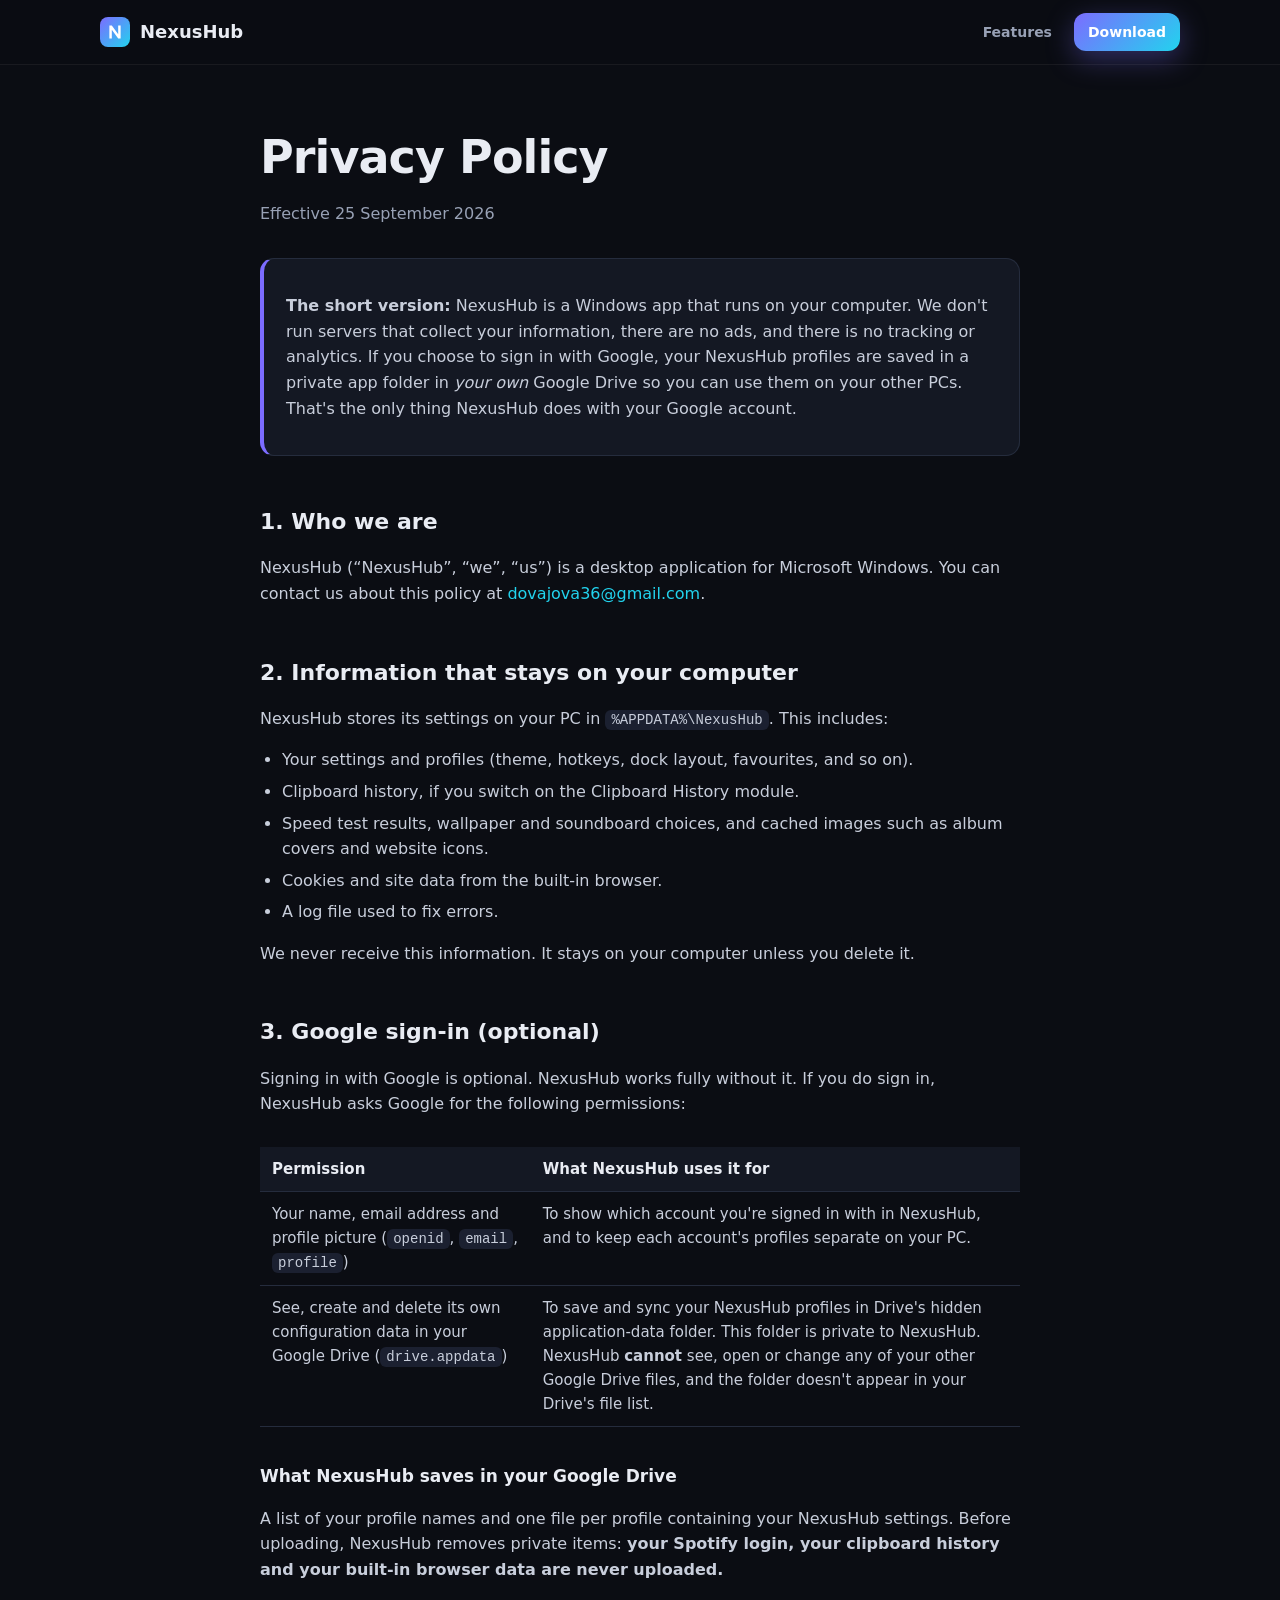
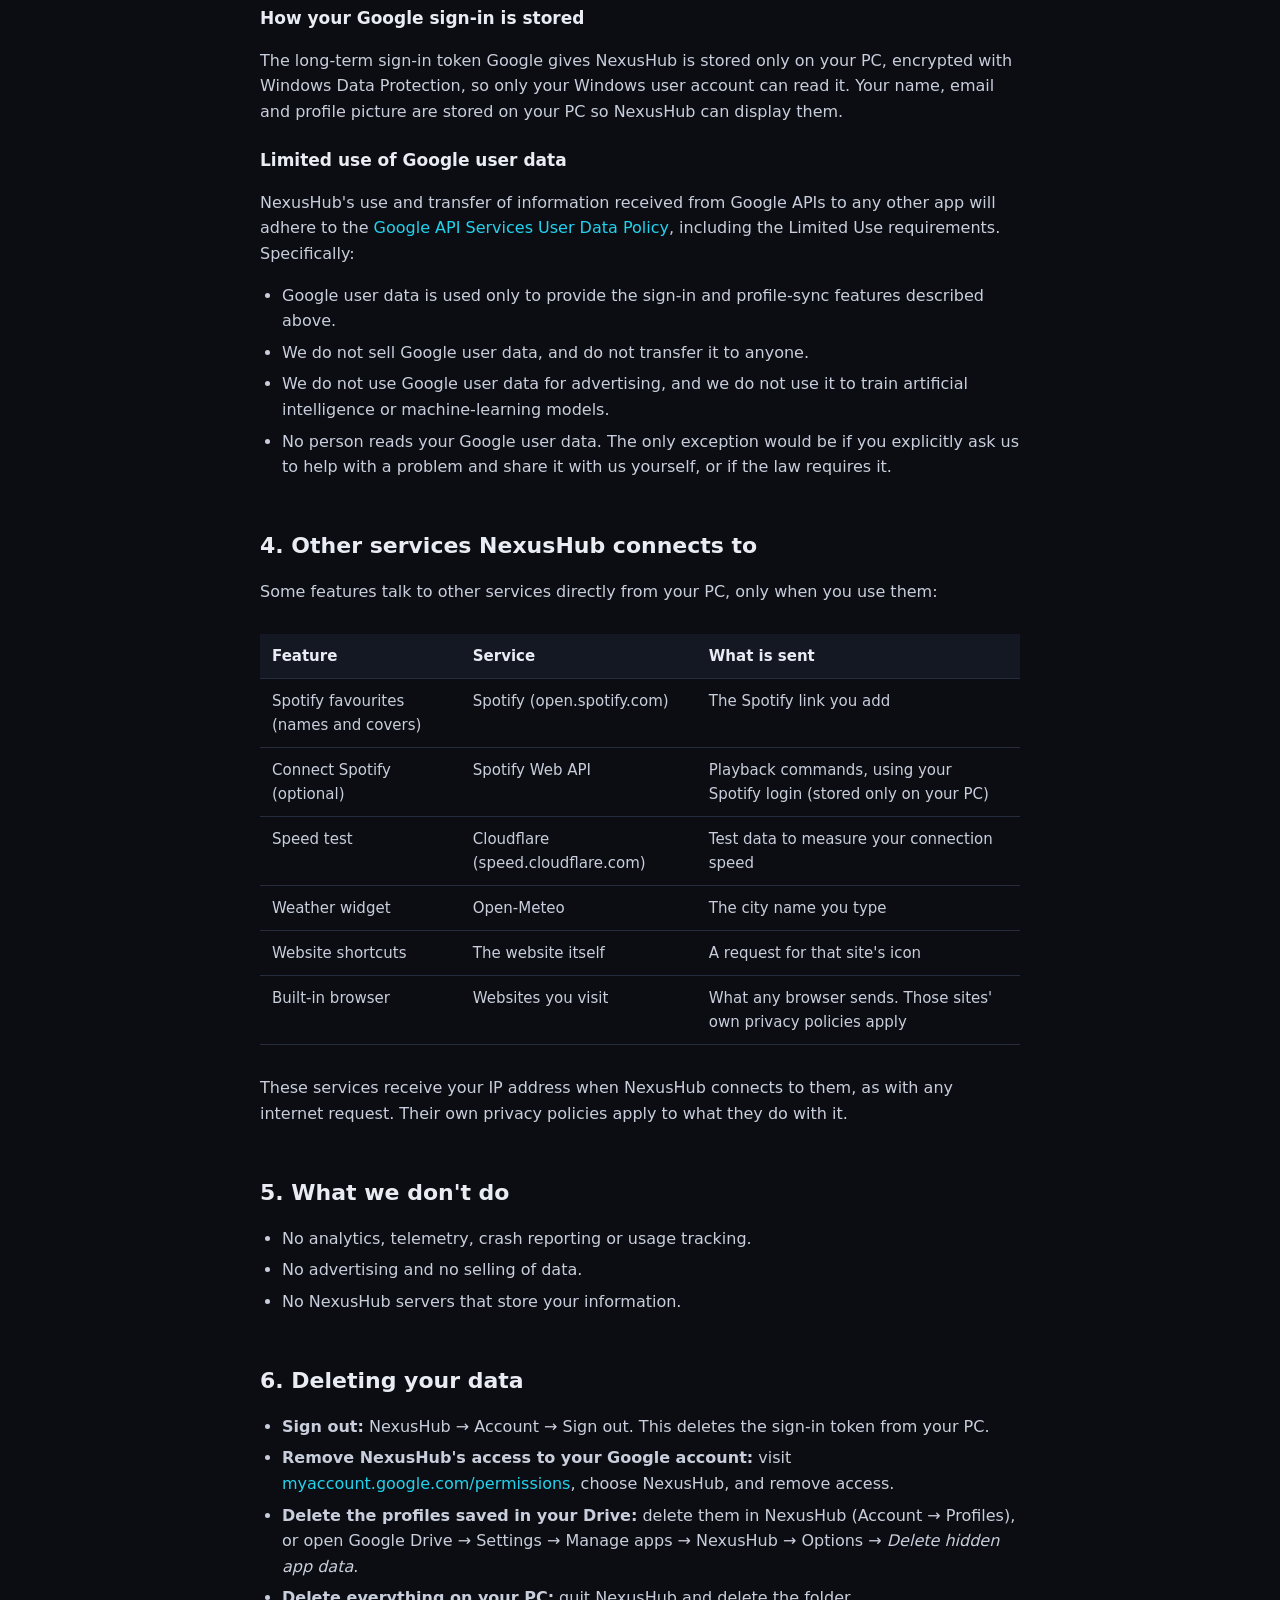
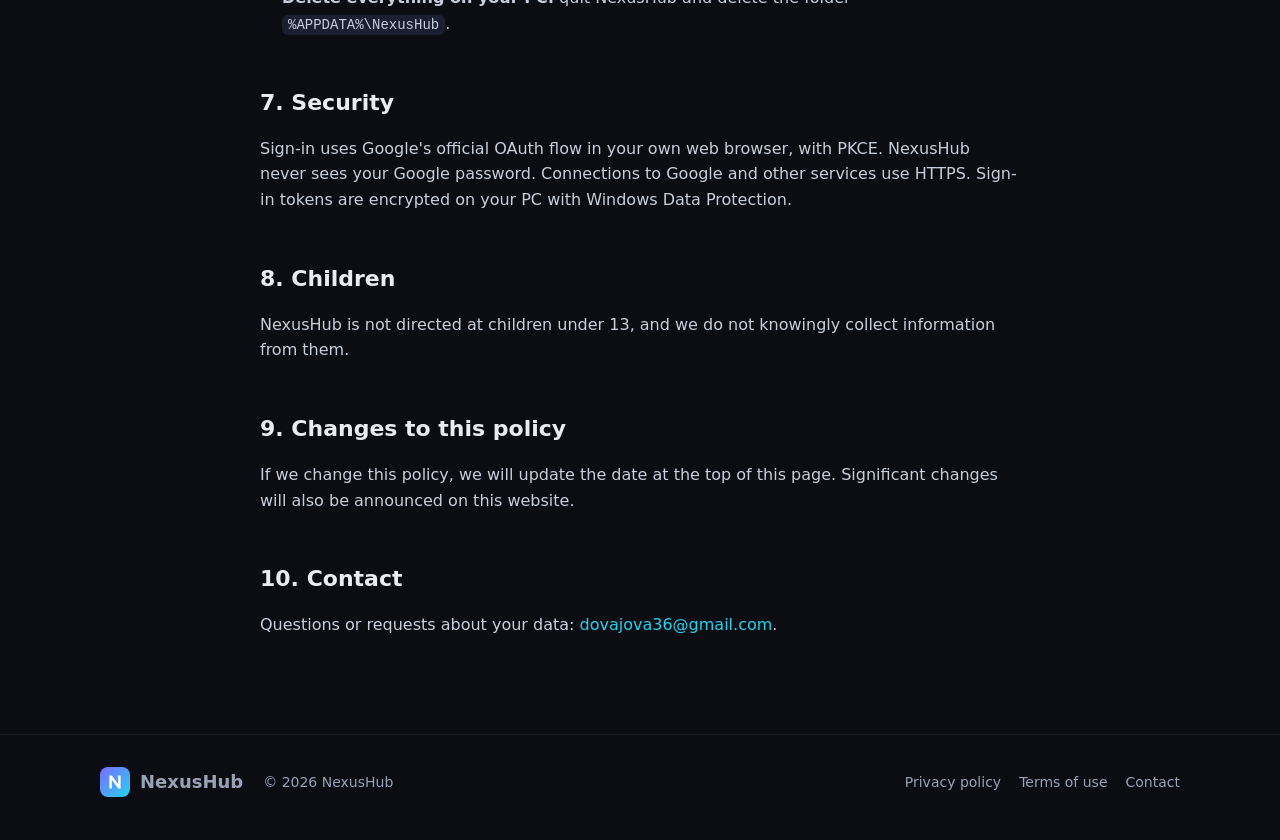
==== docs/privacy.html @ 6f86c5bd "Add files via upload" ====
<!doctype html>
<html lang="en">
<head>
  <meta charset="utf-8">
  <meta name="viewport" content="width=device-width, initial-scale=1">
  <title>Privacy Policy · NexusHub</title>
  <meta name="description" content="How NexusHub handles your data: what stays on your PC, what goes to your own Google Drive, and how to delete it.">
  <meta name="theme-color" content="#0b0d13">
  <link rel="icon" href="assets/logo.svg" type="image/svg+xml">
  <link rel="stylesheet" href="style.css">
</head>
<body>

<header class="site">
  <div class="wrap">
    <a class="brand" href="index.html"><img src="assets/logo.svg" alt="">NexusHub</a>
    <nav class="links">
      <a href="index.html#features">Features</a>
      <a class="btn primary small" href="index.html#download">Download</a>
    </nav>
  </div>
</header>

<main class="legal">
  <h1>Privacy Policy</h1>
  <p class="updated">Effective 25 September 2026</p>

  <div class="summary">
    <p><strong>The short version:</strong> NexusHub is a Windows app that runs on your computer. We don't run servers
      that collect your information, there are no ads, and there is no tracking or analytics. If you choose to sign in
      with Google, your NexusHub profiles are saved in a private app folder in <em>your own</em> Google Drive so you
      can use them on your other PCs. That's the only thing NexusHub does with your Google account.</p>
  </div>

  <h2>1. Who we are</h2>
  <p>NexusHub (“NexusHub”, “we”, “us”) is a desktop application for Microsoft Windows. You can contact us about
    this policy at <a href="mailto:dovajova36@gmail.com">dovajova36@gmail.com</a>.</p>

  <h2>2. Information that stays on your computer</h2>
  <p>NexusHub stores its settings on your PC in <code>%APPDATA%\NexusHub</code>. This includes:</p>
  <ul>
    <li>Your settings and profiles (theme, hotkeys, dock layout, favourites, and so on).</li>
    <li>Clipboard history, if you switch on the Clipboard History module.</li>
    <li>Speed test results, wallpaper and soundboard choices, and cached images such as album covers and website icons.</li>
    <li>Cookies and site data from the built-in browser.</li>
    <li>A log file used to fix errors.</li>
  </ul>
  <p>We never receive this information. It stays on your computer unless you delete it.</p>

  <h2>3. Google sign-in (optional)</h2>
  <p>Signing in with Google is optional. NexusHub works fully without it. If you do sign in, NexusHub asks Google
    for the following permissions:</p>
  <div class="table-scroll">
  <table>
    <tr><th>Permission</th><th>What NexusHub uses it for</th></tr>
    <tr><td>Your name, email address and profile picture (<code>openid</code>, <code>email</code>, <code>profile</code>)</td>
        <td>To show which account you're signed in with in NexusHub, and to keep each account's profiles separate on your PC.</td></tr>
    <tr><td>See, create and delete its own configuration data in your Google Drive (<code>drive.appdata</code>)</td>
        <td>To save and sync your NexusHub profiles in Drive's hidden application-data folder. This folder is private to
          NexusHub. NexusHub <strong>cannot</strong> see, open or change any of your other Google Drive files, and the
          folder doesn't appear in your Drive's file list.</td></tr>
  </table>
  </div>
  <h3>What NexusHub saves in your Google Drive</h3>
  <p>A list of your profile names and one file per profile containing your NexusHub settings. Before uploading,
    NexusHub removes private items: <strong>your Spotify login, your clipboard history and your built-in browser data
    are never uploaded.</strong></p>
  <h3>How your Google sign-in is stored</h3>
  <p>The long-term sign-in token Google gives NexusHub is stored only on your PC, encrypted with Windows Data
    Protection, so only your Windows user account can read it. Your name, email and profile picture are stored on your
    PC so NexusHub can display them.</p>
  <h3>Limited use of Google user data</h3>
  <p>NexusHub's use and transfer of information received from Google APIs to any other app will adhere to the
    <a href="https://developers.google.com/terms/api-services-user-data-policy" rel="noopener">Google API Services
    User Data Policy</a>, including the Limited Use requirements. Specifically:</p>
  <ul>
    <li>Google user data is used only to provide the sign-in and profile-sync features described above.</li>
    <li>We do not sell Google user data, and do not transfer it to anyone.</li>
    <li>We do not use Google user data for advertising, and we do not use it to train artificial intelligence or machine-learning models.</li>
    <li>No person reads your Google user data. The only exception would be if you explicitly ask us to help with a problem and share it with us yourself, or if the law requires it.</li>
  </ul>

  <h2>4. Other services NexusHub connects to</h2>
  <p>Some features talk to other services directly from your PC, only when you use them:</p>
  <div class="table-scroll">
  <table>
    <tr><th>Feature</th><th>Service</th><th>What is sent</th></tr>
    <tr><td>Spotify favourites (names and covers)</td><td>Spotify (open.spotify.com)</td><td>The Spotify link you add</td></tr>
    <tr><td>Connect Spotify (optional)</td><td>Spotify Web API</td><td>Playback commands, using your Spotify login (stored only on your PC)</td></tr>
    <tr><td>Speed test</td><td>Cloudflare (speed.cloudflare.com)</td><td>Test data to measure your connection speed</td></tr>
    <tr><td>Weather widget</td><td>Open-Meteo</td><td>The city name you type</td></tr>
    <tr><td>Website shortcuts</td><td>The website itself</td><td>A request for that site's icon</td></tr>
    <tr><td>Built-in browser</td><td>Websites you visit</td><td>What any browser sends. Those sites' own privacy policies apply</td></tr>
  </table>
  </div>
  <p>These services receive your IP address when NexusHub connects to them, as with any internet request. Their own
    privacy policies apply to what they do with it.</p>

  <h2>5. What we don't do</h2>
  <ul>
    <li>No analytics, telemetry, crash reporting or usage tracking.</li>
    <li>No advertising and no selling of data.</li>
    <li>No NexusHub servers that store your information.</li>
  </ul>

  <h2>6. Deleting your data</h2>
  <ul>
    <li><strong>Sign out:</strong> NexusHub → Account → Sign out. This deletes the sign-in token from your PC.</li>
    <li><strong>Remove NexusHub's access to your Google account:</strong> visit
      <a href="https://myaccount.google.com/permissions" rel="noopener">myaccount.google.com/permissions</a>, choose NexusHub, and remove access.</li>
    <li><strong>Delete the profiles saved in your Drive:</strong> delete them in NexusHub (Account → Profiles), or open
      Google Drive → Settings → Manage apps → NexusHub → Options → <em>Delete hidden app data</em>.</li>
    <li><strong>Delete everything on your PC:</strong> quit NexusHub and delete the folder <code>%APPDATA%\NexusHub</code>.</li>
  </ul>

  <h2>7. Security</h2>
  <p>Sign-in uses Google's official OAuth flow in your own web browser, with PKCE. NexusHub never sees your Google
    password. Connections to Google and other services use HTTPS. Sign-in tokens are encrypted on your PC with Windows
    Data Protection.</p>

  <h2>8. Children</h2>
  <p>NexusHub is not directed at children under 13, and we do not knowingly collect information from them.</p>

  <h2>9. Changes to this policy</h2>
  <p>If we change this policy, we will update the date at the top of this page. Significant changes will also be
    announced on this website.</p>

  <h2>10. Contact</h2>
  <p>Questions or requests about your data: <a href="mailto:dovajova36@gmail.com">dovajova36@gmail.com</a>.</p>
</main>

<footer class="site">
  <div class="wrap">
    <a class="brand" href="index.html"><img src="assets/logo.svg" alt="">NexusHub</a>
    <span>© 2026 NexusHub</span>
    <nav>
      <a href="privacy.html">Privacy policy</a>
      <a href="terms.html">Terms of use</a>
      <a href="mailto:dovajova36@gmail.com">Contact</a>
    </nav>
  </div>
</footer>
</body>
</html>
---- docs/style.css ----
:root {
  --bg: #0b0d13;
  --surface: #141823;
  --surface-2: #1b2030;
  --border: #252c3d;
  --text: #e9ecf3;
  --muted: #98a1b5;
  --accent: #7c6cff;
  --accent-2: #22d3ee;
  --grad: linear-gradient(135deg, var(--accent), var(--accent-2));
  --radius: 18px;
  --max: 1120px;
  color-scheme: dark;
}

* { box-sizing: border-box; }
html { scroll-behavior: smooth; }
body {
  margin: 0;
  background: var(--bg);
  color: var(--text);
  font: 16px/1.6 "Segoe UI Variable Text", "Segoe UI", system-ui, -apple-system, Roboto, sans-serif;
  -webkit-font-smoothing: antialiased;
}
img { max-width: 100%; height: auto; display: block; }
.hero-shot, .dock-strip { width: 100%; }
body { overflow-x: hidden; }
a { color: var(--accent-2); text-decoration: none; }
a:hover { text-decoration: underline; }
.wrap { max-width: var(--max); margin: 0 auto; padding: 0 20px; }

/* ---------- header ---------- */
header.site {
  position: sticky; top: 0; z-index: 10;
  background: rgba(11, 13, 19, 0.78);
  backdrop-filter: blur(14px);
  border-bottom: 1px solid rgba(255, 255, 255, 0.06);
}
header.site .wrap { display: flex; align-items: center; gap: 24px; height: 64px; }
.brand { display: flex; align-items: center; gap: 10px; color: var(--text); font-weight: 700; font-size: 18px; }
.brand:hover { text-decoration: none; }
.brand img { width: 30px; height: 30px; }
nav.links { margin-left: auto; display: flex; gap: 22px; align-items: center; }
nav.links a { color: var(--muted); font-size: 14px; font-weight: 600; }
nav.links a:hover { color: var(--text); text-decoration: none; }

.btn {
  display: inline-flex; align-items: center; gap: 8px;
  padding: 11px 20px; border-radius: 12px; border: 1px solid var(--border);
  background: var(--surface-2); color: var(--text); font-weight: 600; font-size: 15px;
  transition: transform .15s ease, border-color .15s ease, box-shadow .15s ease;
}
.btn:hover { text-decoration: none; border-color: #3a4260; transform: translateY(-1px); }
.btn.primary { background: var(--grad); border: none; color: #fff; box-shadow: 0 8px 28px rgba(124, 108, 255, 0.35); }
.btn.primary:hover { box-shadow: 0 10px 34px rgba(34, 211, 238, 0.35); }
.btn.small { padding: 8px 14px; font-size: 14px; }

/* ---------- hero ---------- */
.hero { position: relative; overflow: hidden; padding: 88px 0 40px; text-align: center; }
.hero::before, .hero::after {
  content: ""; position: absolute; width: 620px; height: 620px; border-radius: 50%;
  filter: blur(90px); opacity: .35; z-index: -1;
}
.hero::before { background: var(--accent); top: -260px; left: -160px; }
.hero::after { background: var(--accent-2); top: -200px; right: -220px; opacity: .22; }
.eyebrow {
  display: inline-block; padding: 6px 14px; border-radius: 99px;
  background: rgba(124, 108, 255, 0.14); border: 1px solid rgba(124, 108, 255, 0.35);
  color: #c9c2ff; font-size: 13px; font-weight: 600; letter-spacing: .02em;
}
.hero h1 {
  margin: 20px auto 16px; max-width: 860px;
  font-size: clamp(38px, 6.2vw, 68px); line-height: 1.05; letter-spacing: -0.03em; font-weight: 800;
}
.grad-text { background: var(--grad); -webkit-background-clip: text; background-clip: text; color: transparent; }
.hero p.lead { margin: 0 auto 30px; max-width: 640px; color: var(--muted); font-size: clamp(16px, 2.1vw, 19px); }
.cta { display: flex; gap: 12px; justify-content: center; flex-wrap: wrap; }
.note { margin-top: 14px; color: var(--muted); font-size: 13px; }
.hero-shot {
  margin: 56px auto 0; max-width: 1040px; border-radius: 20px; overflow: hidden;
  border: 1px solid rgba(255, 255, 255, 0.1);
  box-shadow: 0 40px 120px rgba(0, 0, 0, 0.6), 0 0 0 1px rgba(124, 108, 255, 0.15);
}
.dock-strip { margin: 22px auto 0; max-width: 1040px; border-radius: 14px; overflow: hidden; border: 1px solid rgba(255,255,255,.08); }

/* ---------- sections ---------- */
section { padding: 84px 0; }
section.alt { background: linear-gradient(180deg, transparent, rgba(124, 108, 255, 0.05), transparent); }
.section-head { text-align: center; max-width: 700px; margin: 0 auto 44px; }
.section-head h2 { font-size: clamp(28px, 4vw, 40px); line-height: 1.15; letter-spacing: -0.02em; margin: 0 0 12px; }
.section-head p { color: var(--muted); margin: 0; font-size: 17px; }

.grid { display: grid; gap: 16px; grid-template-columns: repeat(auto-fit, minmax(250px, 1fr)); }
.card {
  background: var(--surface); border: 1px solid var(--border); border-radius: var(--radius);
  padding: 24px; transition: border-color .2s ease, transform .2s ease;
}
.card:hover { border-color: rgba(124, 108, 255, 0.45); transform: translateY(-2px); }
.card .ico {
  width: 44px; height: 44px; border-radius: 13px; background: var(--grad);
  display: grid; place-items: center; font-size: 21px; margin-bottom: 14px;
}
.card h3 { margin: 0 0 6px; font-size: 18px; }
.card p { margin: 0; color: var(--muted); font-size: 15px; }

.feature { display: grid; grid-template-columns: 1fr 1fr; gap: 48px; align-items: center; margin-bottom: 84px; }
.feature:last-child { margin-bottom: 0; }
.feature.flip .text { order: 2; }
.feature h3 { font-size: clamp(24px, 3vw, 32px); margin: 8px 0 12px; letter-spacing: -0.02em; line-height: 1.2; }
.feature p { color: var(--muted); margin: 0 0 14px; }
.feature ul { padding: 0; margin: 0; list-style: none; }
.feature li { padding-left: 28px; position: relative; margin: 8px 0; }
.feature li::before {
  content: "✓"; position: absolute; left: 0; top: 0; width: 20px; height: 20px; border-radius: 6px;
  background: rgba(34, 211, 238, 0.15); color: var(--accent-2); font-size: 13px; display: grid; place-items: center;
}
.tag { color: var(--accent-2); font-weight: 700; font-size: 13px; letter-spacing: .08em; text-transform: uppercase; }
.shot { border-radius: 16px; overflow: hidden; border: 1px solid rgba(255, 255, 255, 0.1); box-shadow: 0 24px 70px rgba(0, 0, 0, 0.5); }
.shots-pair { display: grid; grid-template-columns: 1fr 1fr; gap: 14px; }

/* ---------- privacy promise / download ---------- */
.promise { display: grid; grid-template-columns: repeat(auto-fit, minmax(220px, 1fr)); gap: 16px; }
.promise .card { text-align: left; }
.download {
  text-align: center; border-radius: 26px; padding: 56px 24px;
  background: radial-gradient(circle at 20% 0%, rgba(124, 108, 255, .35), transparent 55%),
              radial-gradient(circle at 90% 100%, rgba(34, 211, 238, .25), transparent 55%), var(--surface);
  border: 1px solid var(--border);
}
.download h2 { font-size: clamp(28px, 4vw, 42px); margin: 0 0 10px; letter-spacing: -0.02em; }
.download p { color: var(--muted); margin: 0 auto 26px; max-width: 560px; }
.req { display: flex; gap: 10px; justify-content: center; flex-wrap: wrap; margin-top: 22px; }
.req span { padding: 6px 12px; border-radius: 99px; background: var(--surface-2); color: var(--muted); font-size: 13px; }

/* ---------- FAQ ---------- */
details {
  background: var(--surface); border: 1px solid var(--border); border-radius: 14px;
  padding: 16px 20px; margin-bottom: 10px;
}
details[open] { border-color: rgba(124, 108, 255, 0.4); }
summary { cursor: pointer; font-weight: 600; list-style: none; display: flex; justify-content: space-between; gap: 16px; }
summary::-webkit-details-marker { display: none; }
summary::after { content: "+"; color: var(--accent-2); font-size: 20px; line-height: 1; }
details[open] summary::after { content: "–"; }
details p { color: var(--muted); margin: 12px 0 0; }
.faq { max-width: 780px; margin: 0 auto; }

/* ---------- legal pages ---------- */
.legal { max-width: 800px; margin: 0 auto; padding: 56px 20px 80px; }
.legal h1 { font-size: clamp(32px, 5vw, 46px); letter-spacing: -0.02em; margin: 0 0 6px; }
.legal .updated { color: var(--muted); margin: 0 0 32px; }
.legal h2 { font-size: 22px; margin: 40px 0 10px; padding-top: 8px; }
.legal h3 { font-size: 17px; margin: 22px 0 6px; }
.legal p, .legal li { color: #c8cedb; }
.legal ul { padding-left: 22px; }
.legal li { margin: 6px 0; }
.legal .summary {
  background: var(--surface); border: 1px solid var(--border); border-left: 4px solid var(--accent);
  border-radius: 14px; padding: 18px 22px;
}
.legal table { width: 100%; border-collapse: collapse; margin: 14px 0; font-size: 15px; }
.legal th, .legal td { text-align: left; padding: 10px 12px; border-bottom: 1px solid var(--border); vertical-align: top; }
.legal th { color: var(--text); background: var(--surface); }
.legal td { color: #c8cedb; }
.legal code { background: var(--surface-2); padding: 2px 6px; border-radius: 6px; font-size: 14px; }
.table-scroll { overflow-x: auto; }

/* ---------- footer ---------- */
footer.site { border-top: 1px solid rgba(255, 255, 255, 0.06); padding: 32px 0 44px; color: var(--muted); font-size: 14px; }
footer.site .wrap { display: flex; gap: 20px; flex-wrap: wrap; align-items: center; }
footer.site nav { margin-left: auto; display: flex; gap: 18px; flex-wrap: wrap; }
footer.site a { color: var(--muted); }
footer.site a:hover { color: var(--text); }

/* ---------- small screens ---------- */
@media (max-width: 820px) {
  nav.links a.hide-sm { display: none; }
  .feature, .feature.flip { grid-template-columns: 1fr; gap: 24px; }
  .feature.flip .text { order: 0; }
  .shots-pair { grid-template-columns: 1fr; }
  section { padding: 60px 0; }
  .hero { padding-top: 56px; }
}
@media (prefers-reduced-motion: reduce) {
  * { transition: none !important; scroll-behavior: auto !important; }
}
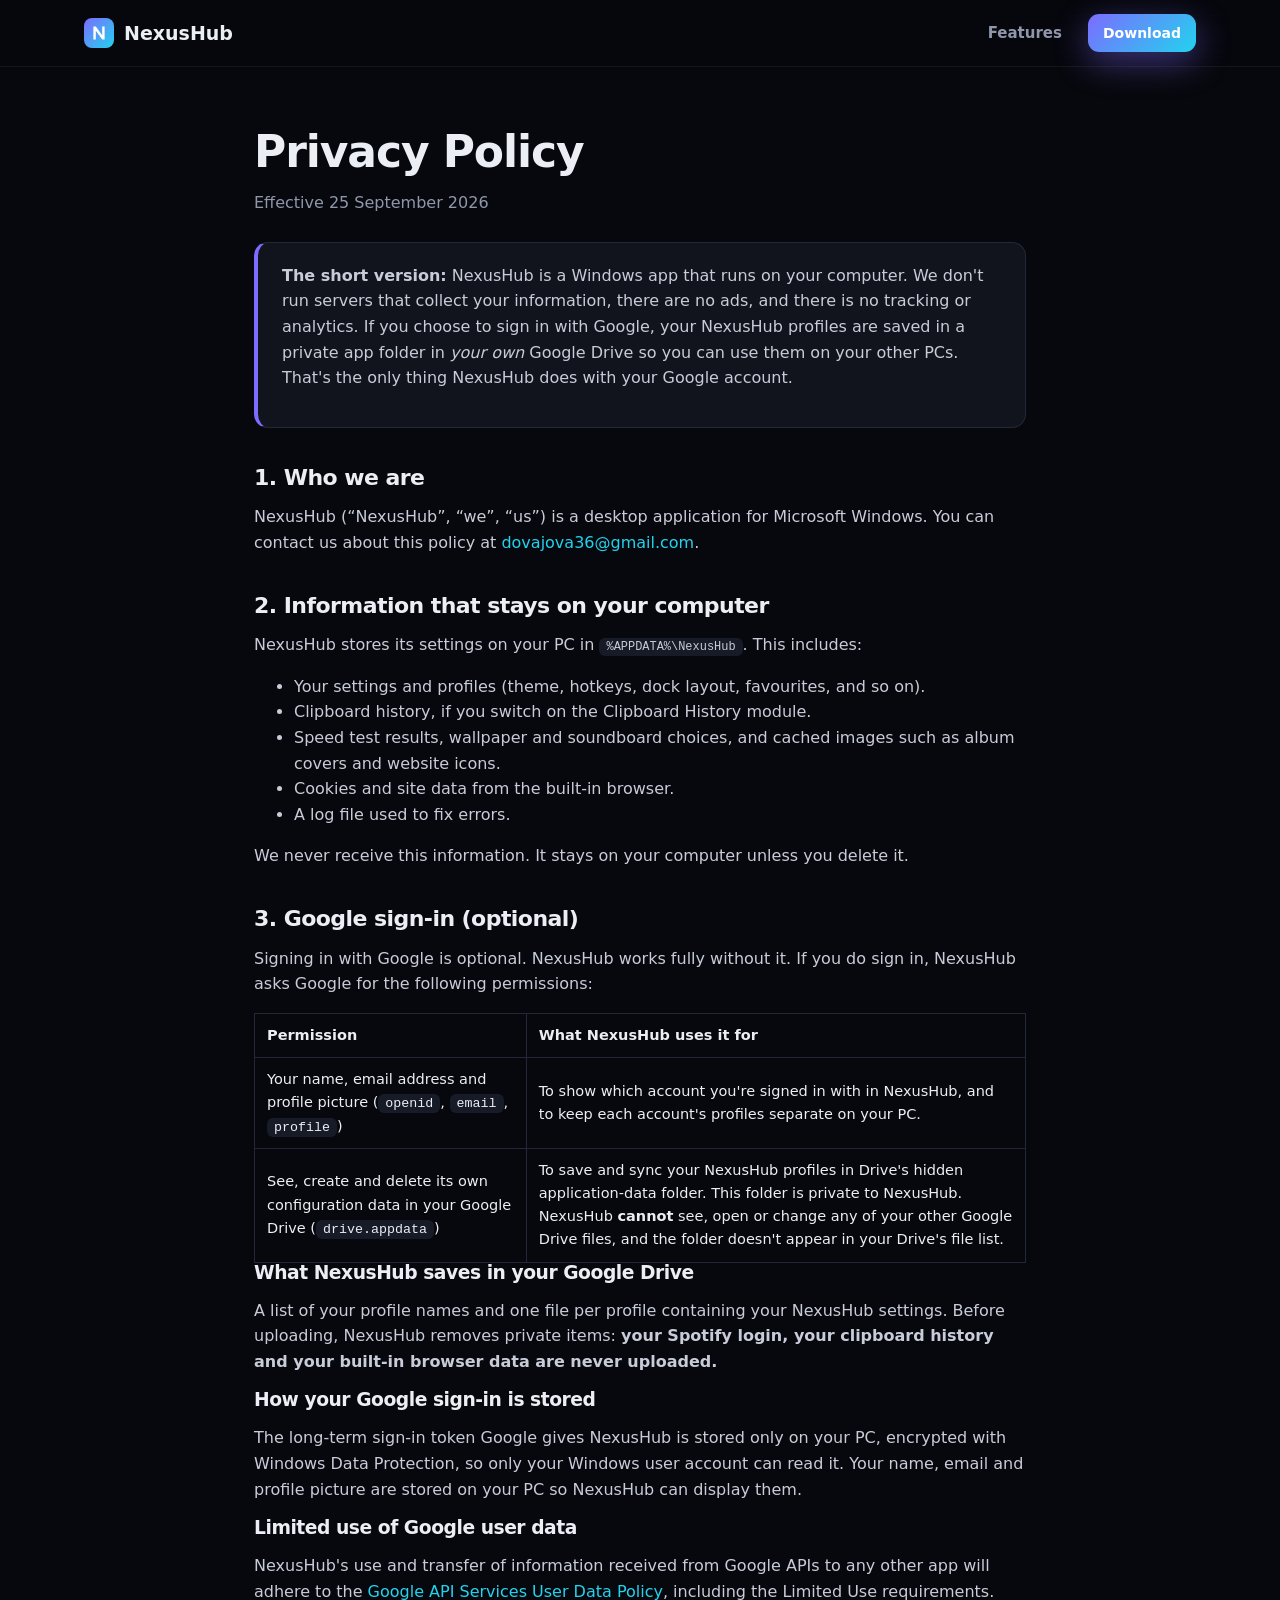
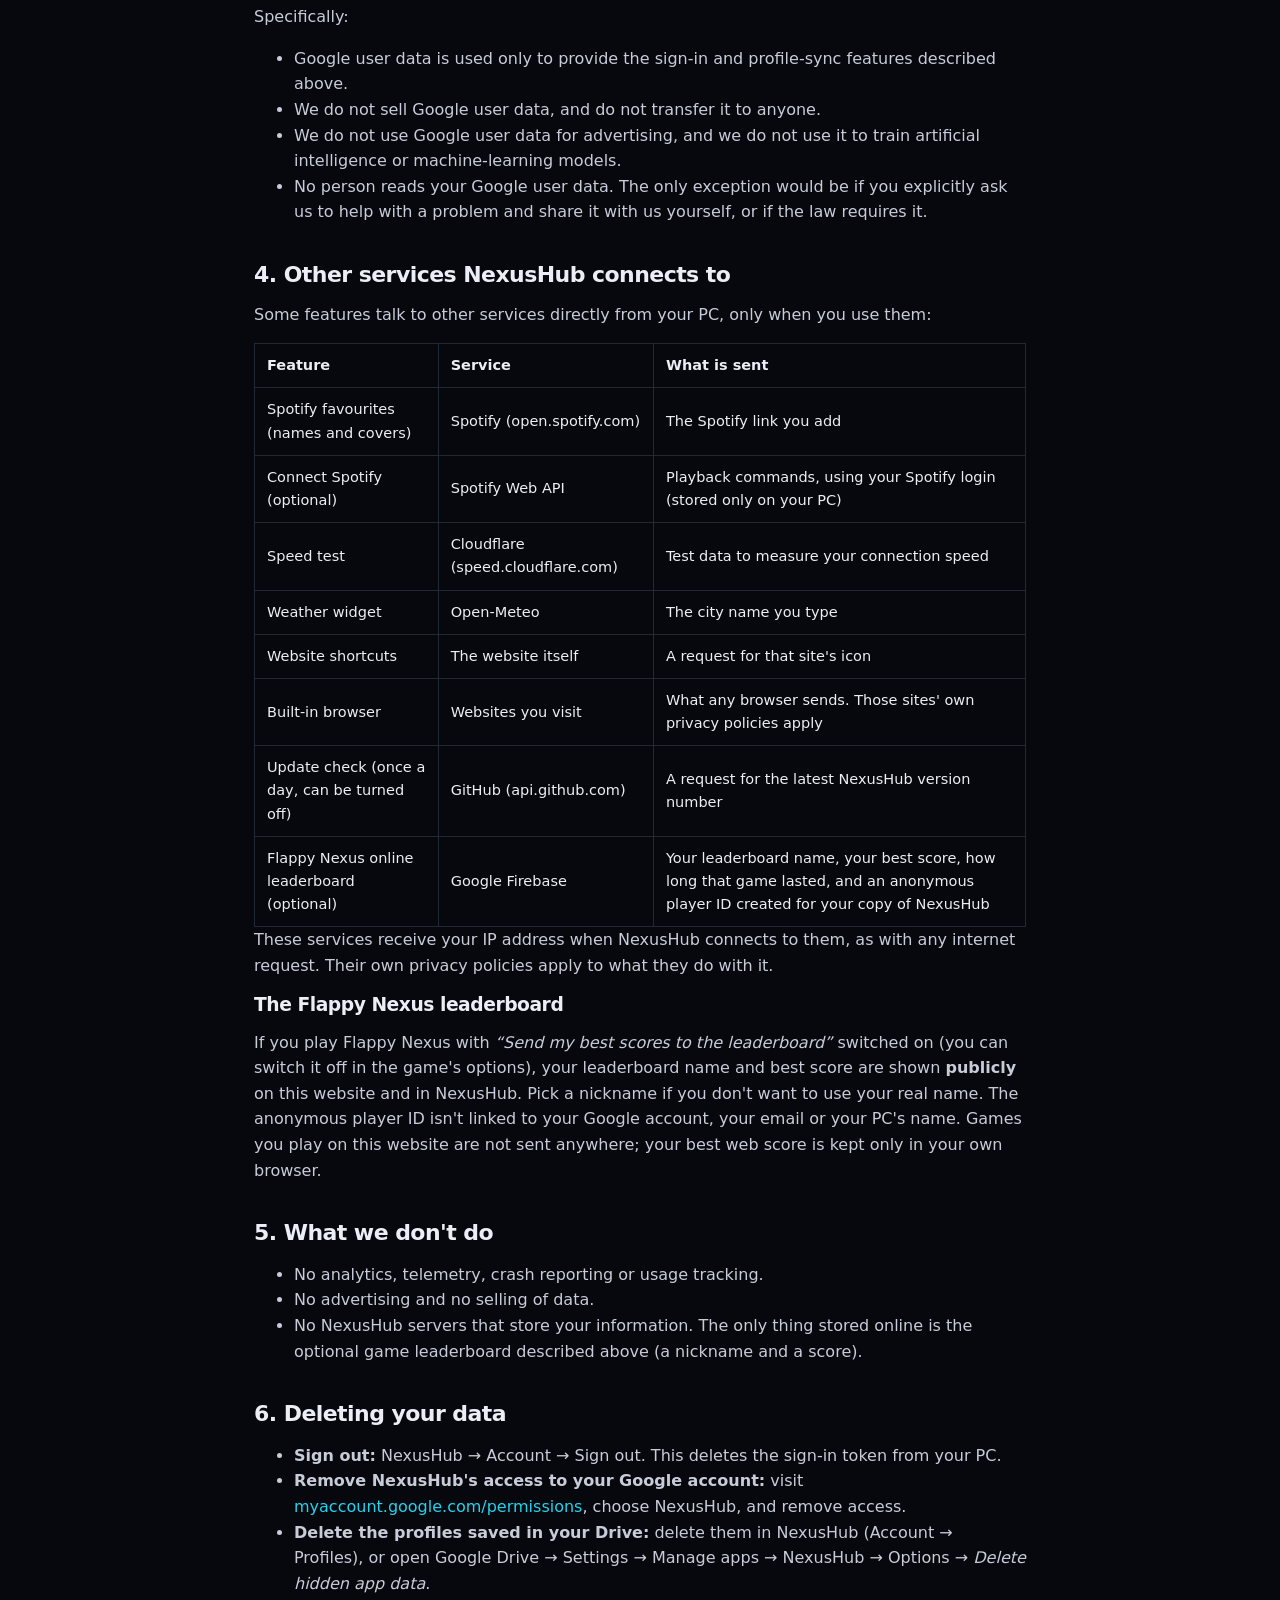
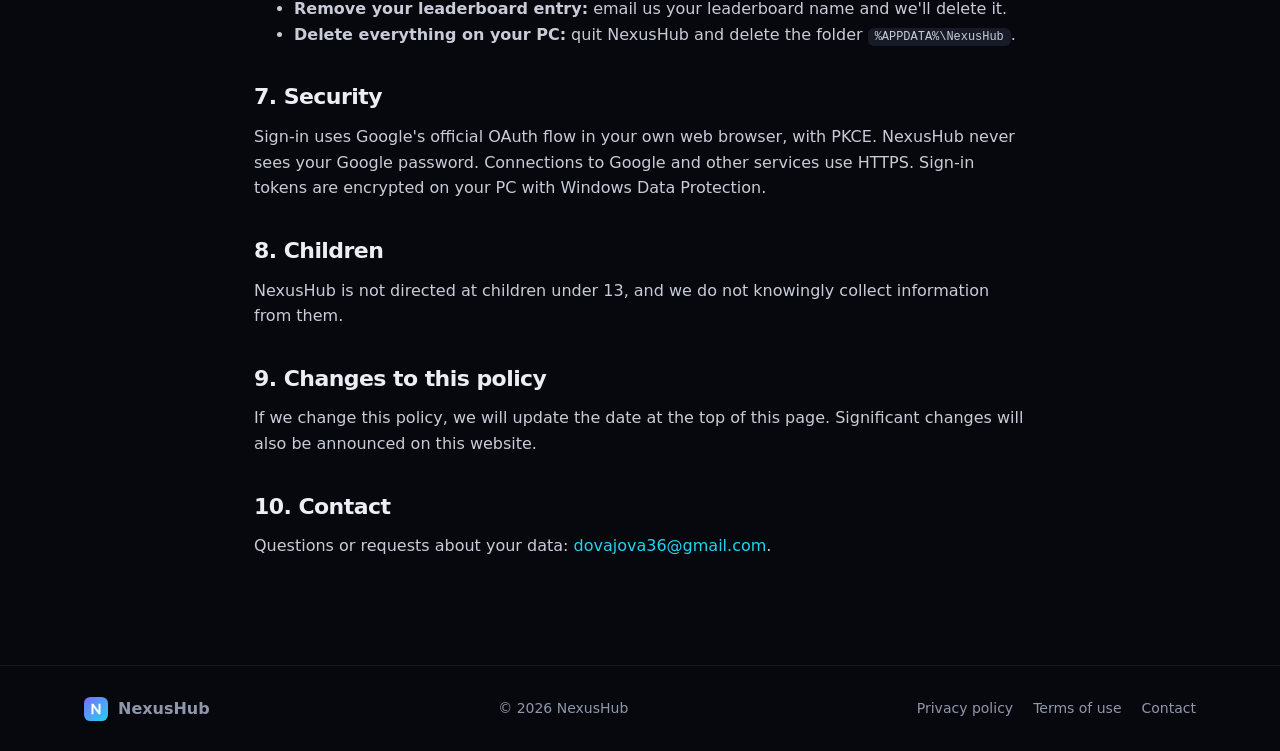
==== commit be9b16cd: "Add files via upload" ====
--- a/docs/privacy.html
+++ b/docs/privacy.html
@@ -91,16 +91,25 @@
     <tr><td>Weather widget</td><td>Open-Meteo</td><td>The city name you type</td></tr>
     <tr><td>Website shortcuts</td><td>The website itself</td><td>A request for that site's icon</td></tr>
     <tr><td>Built-in browser</td><td>Websites you visit</td><td>What any browser sends. Those sites' own privacy policies apply</td></tr>
+    <tr><td>Update check (once a day, can be turned off)</td><td>GitHub (api.github.com)</td><td>A request for the latest NexusHub version number</td></tr>
+    <tr><td>Flappy Nexus online leaderboard (optional)</td><td>Google Firebase</td><td>Your leaderboard name, your best score, how long that game lasted, and an anonymous player ID created for your copy of NexusHub</td></tr>
   </table>
   </div>
   <p>These services receive your IP address when NexusHub connects to them, as with any internet request. Their own
     privacy policies apply to what they do with it.</p>
+  <h3>The Flappy Nexus leaderboard</h3>
+  <p>If you play Flappy Nexus with <em>“Send my best scores to the leaderboard”</em> switched on (you can switch it off in
+    the game's options), your leaderboard name and best score are shown <strong>publicly</strong> on this website and in
+    NexusHub. Pick a nickname if you don't want to use your real name. The anonymous player ID isn't linked to your
+    Google account, your email or your PC's name. Games you play on this website are not sent anywhere; your best web
+    score is kept only in your own browser.</p>
 
   <h2>5. What we don't do</h2>
   <ul>
     <li>No analytics, telemetry, crash reporting or usage tracking.</li>
     <li>No advertising and no selling of data.</li>
-    <li>No NexusHub servers that store your information.</li>
+    <li>No NexusHub servers that store your information. The only thing stored online is the optional game
+      leaderboard described above (a nickname and a score).</li>
   </ul>
 
   <h2>6. Deleting your data</h2>
@@ -110,6 +119,7 @@
       <a href="https://myaccount.google.com/permissions" rel="noopener">myaccount.google.com/permissions</a>, choose NexusHub, and remove access.</li>
     <li><strong>Delete the profiles saved in your Drive:</strong> delete them in NexusHub (Account → Profiles), or open
       Google Drive → Settings → Manage apps → NexusHub → Options → <em>Delete hidden app data</em>.</li>
+    <li><strong>Remove your leaderboard entry:</strong> email us your leaderboard name and we'll delete it.</li>
     <li><strong>Delete everything on your PC:</strong> quit NexusHub and delete the folder <code>%APPDATA%\NexusHub</code>.</li>
   </ul>
 
--- a/docs/style.css
+++ b/docs/style.css
@@ -1,186 +1,281 @@
 :root {
-  --bg: #0b0d13;
-  --surface: #141823;
-  --surface-2: #1b2030;
-  --border: #252c3d;
-  --text: #e9ecf3;
-  --muted: #98a1b5;
+  --bg: #07080d;
+  --bg-2: #0c0e16;
+  --surface: #11141d;
+  --surface-2: #171b27;
+  --border: #232838;
+  --text: #eceef5;
+  --muted: #9097ab;
   --accent: #7c6cff;
   --accent-2: #22d3ee;
   --grad: linear-gradient(135deg, var(--accent), var(--accent-2));
   --radius: 18px;
-  --max: 1120px;
-  color-scheme: dark;
-}
-
+  --wrap: 1160px;
+  --shadow: 0 30px 80px rgba(0, 0, 0, .45);
+}
 * { box-sizing: border-box; }
-html { scroll-behavior: smooth; }
+html { scroll-behavior: smooth; scroll-padding-top: 80px; }
 body {
-  margin: 0;
-  background: var(--bg);
-  color: var(--text);
-  font: 16px/1.6 "Segoe UI Variable Text", "Segoe UI", system-ui, -apple-system, Roboto, sans-serif;
-  -webkit-font-smoothing: antialiased;
-}
-img { max-width: 100%; height: auto; display: block; }
-.hero-shot, .dock-strip { width: 100%; }
-body { overflow-x: hidden; }
+  margin: 0; background: var(--bg); color: var(--text); line-height: 1.6;
+  font-family: "Inter", "Segoe UI Variable Text", "Segoe UI", system-ui, -apple-system, sans-serif;
+  -webkit-font-smoothing: antialiased; overflow-x: hidden;
+}
+img { max-width: 100%; display: block; }
 a { color: var(--accent-2); text-decoration: none; }
 a:hover { text-decoration: underline; }
-.wrap { max-width: var(--max); margin: 0 auto; padding: 0 20px; }
+h1, h2, h3 { line-height: 1.12; letter-spacing: -0.025em; margin: 0 0 14px; }
+p { margin: 0 0 16px; }
+code { background: var(--surface-2); padding: 2px 7px; border-radius: 6px; font-size: .92em; }
+.wrap { max-width: var(--wrap); margin: 0 auto; padding: 0 24px; }
+.grad-text { background: var(--grad); -webkit-background-clip: text; background-clip: text; color: transparent; }
+.muted { color: var(--muted); }
+.center { text-align: center; }
+
+/* ---------- buttons ---------- */
+.btn {
+  display: inline-flex; align-items: center; gap: 10px; padding: 13px 22px; border-radius: 14px; font-weight: 650;
+  border: 1px solid var(--border); background: var(--surface); color: var(--text); cursor: pointer; font-size: 15px;
+  transition: transform .15s ease, box-shadow .2s ease, border-color .2s ease, background .2s ease;
+}
+.btn:hover { text-decoration: none; transform: translateY(-2px); border-color: #3a4260; }
+.btn.primary { background: var(--grad); border: none; color: #fff; box-shadow: 0 10px 34px color-mix(in srgb, var(--accent) 45%, transparent); }
+.btn.primary:hover { box-shadow: 0 14px 44px color-mix(in srgb, var(--accent-2) 45%, transparent); }
+.btn.big { padding: 17px 30px; font-size: 17px; border-radius: 16px; }
+.btn.small { padding: 8px 15px; font-size: 14px; border-radius: 11px; }
+.btn svg { width: 18px; height: 18px; }
 
 /* ---------- header ---------- */
 header.site {
-  position: sticky; top: 0; z-index: 10;
-  background: rgba(11, 13, 19, 0.78);
-  backdrop-filter: blur(14px);
-  border-bottom: 1px solid rgba(255, 255, 255, 0.06);
-}
-header.site .wrap { display: flex; align-items: center; gap: 24px; height: 64px; }
-.brand { display: flex; align-items: center; gap: 10px; color: var(--text); font-weight: 700; font-size: 18px; }
+  position: sticky; top: 0; z-index: 50; backdrop-filter: blur(16px) saturate(140%);
+  background: color-mix(in srgb, var(--bg) 72%, transparent); border-bottom: 1px solid rgba(255, 255, 255, .06);
+}
+header.site .wrap { display: flex; align-items: center; justify-content: space-between; height: 66px; }
+.brand { display: flex; align-items: center; gap: 10px; color: var(--text); font-weight: 800; font-size: 19px; }
 .brand:hover { text-decoration: none; }
 .brand img { width: 30px; height: 30px; }
-nav.links { margin-left: auto; display: flex; gap: 22px; align-items: center; }
-nav.links a { color: var(--muted); font-size: 14px; font-weight: 600; }
-nav.links a:hover { color: var(--text); text-decoration: none; }
-
-.btn {
-  display: inline-flex; align-items: center; gap: 8px;
-  padding: 11px 20px; border-radius: 12px; border: 1px solid var(--border);
-  background: var(--surface-2); color: var(--text); font-weight: 600; font-size: 15px;
-  transition: transform .15s ease, border-color .15s ease, box-shadow .15s ease;
-}
-.btn:hover { text-decoration: none; border-color: #3a4260; transform: translateY(-1px); }
-.btn.primary { background: var(--grad); border: none; color: #fff; box-shadow: 0 8px 28px rgba(124, 108, 255, 0.35); }
-.btn.primary:hover { box-shadow: 0 10px 34px rgba(34, 211, 238, 0.35); }
-.btn.small { padding: 8px 14px; font-size: 14px; }
+.links { display: flex; align-items: center; gap: 26px; }
+.links a { color: var(--muted); font-weight: 550; font-size: 15px; }
+.links a:hover { color: var(--text); text-decoration: none; }
+.links a.btn { color: #fff; }
+#menu-toggle { display: none; background: none; border: 0; color: var(--text); font-size: 26px; cursor: pointer; }
 
 /* ---------- hero ---------- */
-.hero { position: relative; overflow: hidden; padding: 88px 0 40px; text-align: center; }
+.hero { position: relative; padding: 90px 0 70px; overflow: hidden; }
 .hero::before, .hero::after {
-  content: ""; position: absolute; width: 620px; height: 620px; border-radius: 50%;
-  filter: blur(90px); opacity: .35; z-index: -1;
-}
-.hero::before { background: var(--accent); top: -260px; left: -160px; }
-.hero::after { background: var(--accent-2); top: -200px; right: -220px; opacity: .22; }
+  content: ""; position: absolute; width: 760px; height: 760px; border-radius: 50%; filter: blur(130px);
+  opacity: .32; z-index: -1; pointer-events: none;
+}
+.hero::before { background: var(--accent); top: -330px; left: -220px; }
+.hero::after { background: var(--accent-2); top: -260px; right: -300px; opacity: .2; }
+.hero .grid { display: grid; grid-template-columns: 1.02fr 1.18fr; gap: 56px; align-items: center; }
 .eyebrow {
-  display: inline-block; padding: 6px 14px; border-radius: 99px;
-  background: rgba(124, 108, 255, 0.14); border: 1px solid rgba(124, 108, 255, 0.35);
-  color: #c9c2ff; font-size: 13px; font-weight: 600; letter-spacing: .02em;
-}
-.hero h1 {
-  margin: 20px auto 16px; max-width: 860px;
-  font-size: clamp(38px, 6.2vw, 68px); line-height: 1.05; letter-spacing: -0.03em; font-weight: 800;
-}
-.grad-text { background: var(--grad); -webkit-background-clip: text; background-clip: text; color: transparent; }
-.hero p.lead { margin: 0 auto 30px; max-width: 640px; color: var(--muted); font-size: clamp(16px, 2.1vw, 19px); }
-.cta { display: flex; gap: 12px; justify-content: center; flex-wrap: wrap; }
-.note { margin-top: 14px; color: var(--muted); font-size: 13px; }
-.hero-shot {
-  margin: 56px auto 0; max-width: 1040px; border-radius: 20px; overflow: hidden;
-  border: 1px solid rgba(255, 255, 255, 0.1);
-  box-shadow: 0 40px 120px rgba(0, 0, 0, 0.6), 0 0 0 1px rgba(124, 108, 255, 0.15);
-}
-.dock-strip { margin: 22px auto 0; max-width: 1040px; border-radius: 14px; overflow: hidden; border: 1px solid rgba(255,255,255,.08); }
+  display: inline-flex; align-items: center; gap: 8px; padding: 6px 13px; border-radius: 99px; font-size: 13px; font-weight: 650;
+  background: color-mix(in srgb, var(--accent) 16%, transparent); border: 1px solid color-mix(in srgb, var(--accent) 40%, transparent);
+  color: var(--text); margin-bottom: 20px;
+}
+.eyebrow .dot { width: 7px; height: 7px; border-radius: 50%; background: var(--accent-2); box-shadow: 0 0 12px var(--accent-2); }
+.hero h1 { font-size: clamp(42px, 6.2vw, 76px); font-weight: 850; }
+.hero .lead { font-size: 19px; color: var(--muted); max-width: 540px; margin-bottom: 30px; }
+.cta { display: flex; gap: 12px; flex-wrap: wrap; align-items: center; }
+.trust { display: flex; gap: 18px; flex-wrap: wrap; margin-top: 26px; color: var(--muted); font-size: 14px; }
+.trust span { display: inline-flex; align-items: center; gap: 7px; }
+.trust span::before { content: "✓"; color: var(--accent-2); font-weight: 800; }
+
+.shot-frame {
+  position: relative; border-radius: 16px; padding: 10px; background: linear-gradient(160deg, rgba(255,255,255,.12), rgba(255,255,255,.02));
+  border: 1px solid rgba(255, 255, 255, .1); box-shadow: var(--shadow);
+}
+.shot-frame img { border-radius: 10px; }
+.float {
+  position: absolute; padding: 10px 14px; border-radius: 14px; font-size: 13.5px; font-weight: 650; white-space: nowrap;
+  background: rgba(14, 16, 26, .86); border: 1px solid rgba(255, 255, 255, .12); backdrop-filter: blur(10px);
+  box-shadow: 0 14px 40px rgba(0, 0, 0, .45); animation: bob 5s ease-in-out infinite;
+}
+.float b { color: var(--accent-2); }
+.float.f1 { top: -22px; left: 26%; }
+.float.f2 { bottom: 16%; right: -28px; animation-delay: -2s; }
+.float.f3 { bottom: -18px; left: 16%; animation-delay: -3.5s; }
+@keyframes bob { 0%, 100% { transform: translateY(0); } 50% { transform: translateY(-9px); } }
 
 /* ---------- sections ---------- */
-section { padding: 84px 0; }
-section.alt { background: linear-gradient(180deg, transparent, rgba(124, 108, 255, 0.05), transparent); }
-.section-head { text-align: center; max-width: 700px; margin: 0 auto 44px; }
-.section-head h2 { font-size: clamp(28px, 4vw, 40px); line-height: 1.15; letter-spacing: -0.02em; margin: 0 0 12px; }
-.section-head p { color: var(--muted); margin: 0; font-size: 17px; }
-
-.grid { display: grid; gap: 16px; grid-template-columns: repeat(auto-fit, minmax(250px, 1fr)); }
+section { padding: 96px 0; position: relative; }
+section.alt { background: var(--bg-2); border-top: 1px solid rgba(255,255,255,.04); border-bottom: 1px solid rgba(255,255,255,.04); }
+.section-head { text-align: center; max-width: 760px; margin: 0 auto 54px; }
+.section-head h2 { font-size: clamp(32px, 4.4vw, 50px); font-weight: 800; }
+.section-head p { color: var(--muted); font-size: 18px; }
+.tag { color: var(--accent-2); font-weight: 750; font-size: 13px; letter-spacing: .12em; text-transform: uppercase; margin-bottom: 12px; display: block; }
+
+.reveal { opacity: 0; transform: translateY(26px); transition: opacity .7s ease, transform .7s ease; }
+.reveal.in { opacity: 1; transform: none; }
+
+/* strip of who it's for */
+.strip { display: flex; justify-content: center; gap: 12px; flex-wrap: wrap; padding: 26px 0 0; }
+.chip {
+  padding: 9px 16px; border-radius: 99px; background: var(--surface); border: 1px solid var(--border); font-weight: 600;
+  font-size: 14px; color: var(--muted);
+}
+.chip b { color: var(--text); }
+
+/* cards */
+.cards { display: grid; grid-template-columns: repeat(3, 1fr); gap: 18px; }
 .card {
-  background: var(--surface); border: 1px solid var(--border); border-radius: var(--radius);
-  padding: 24px; transition: border-color .2s ease, transform .2s ease;
-}
-.card:hover { border-color: rgba(124, 108, 255, 0.45); transform: translateY(-2px); }
-.card .ico {
-  width: 44px; height: 44px; border-radius: 13px; background: var(--grad);
-  display: grid; place-items: center; font-size: 21px; margin-bottom: 14px;
-}
-.card h3 { margin: 0 0 6px; font-size: 18px; }
-.card p { margin: 0; color: var(--muted); font-size: 15px; }
-
-.feature { display: grid; grid-template-columns: 1fr 1fr; gap: 48px; align-items: center; margin-bottom: 84px; }
-.feature:last-child { margin-bottom: 0; }
-.feature.flip .text { order: 2; }
-.feature h3 { font-size: clamp(24px, 3vw, 32px); margin: 8px 0 12px; letter-spacing: -0.02em; line-height: 1.2; }
-.feature p { color: var(--muted); margin: 0 0 14px; }
-.feature ul { padding: 0; margin: 0; list-style: none; }
-.feature li { padding-left: 28px; position: relative; margin: 8px 0; }
-.feature li::before {
-  content: "✓"; position: absolute; left: 0; top: 0; width: 20px; height: 20px; border-radius: 6px;
-  background: rgba(34, 211, 238, 0.15); color: var(--accent-2); font-size: 13px; display: grid; place-items: center;
-}
-.tag { color: var(--accent-2); font-weight: 700; font-size: 13px; letter-spacing: .08em; text-transform: uppercase; }
-.shot { border-radius: 16px; overflow: hidden; border: 1px solid rgba(255, 255, 255, 0.1); box-shadow: 0 24px 70px rgba(0, 0, 0, 0.5); }
-.shots-pair { display: grid; grid-template-columns: 1fr 1fr; gap: 14px; }
-
-/* ---------- privacy promise / download ---------- */
-.promise { display: grid; grid-template-columns: repeat(auto-fit, minmax(220px, 1fr)); gap: 16px; }
-.promise .card { text-align: left; }
+  background: var(--surface); border: 1px solid var(--border); border-radius: var(--radius); padding: 26px;
+  transition: border-color .2s ease, transform .2s ease;
+}
+.card:hover { border-color: color-mix(in srgb, var(--accent) 55%, var(--border)); transform: translateY(-3px); }
+.card h3 { font-size: 19px; }
+.card p { color: var(--muted); margin: 0; font-size: 15.5px; }
+.ico {
+  width: 46px; height: 46px; border-radius: 13px; display: grid; place-items: center; font-size: 22px; margin-bottom: 16px;
+  background: var(--grad); box-shadow: 0 8px 24px color-mix(in srgb, var(--accent) 35%, transparent);
+}
+
+/* story rows (image + text) */
+.story { display: grid; grid-template-columns: 1fr 1.15fr; gap: 64px; align-items: center; margin-bottom: 110px; }
+.story:last-child { margin-bottom: 0; }
+.story.flip .story-text { order: 2; }
+.story h3 { font-size: clamp(28px, 3.4vw, 40px); font-weight: 800; }
+.story p { color: var(--muted); font-size: 17.5px; }
+.ticks { list-style: none; padding: 0; margin: 20px 0 0; display: grid; gap: 12px; }
+.ticks li { display: flex; gap: 12px; align-items: flex-start; font-size: 16px; }
+.ticks li::before {
+  content: "✓"; flex: none; width: 22px; height: 22px; border-radius: 7px; display: grid; place-items: center; font-size: 12px;
+  font-weight: 900; color: #fff; background: var(--grad); margin-top: 2px;
+}
+.ticks b { color: var(--text); }
+.kbd {
+  display: inline-block; padding: 2px 8px; border-radius: 7px; border: 1px solid var(--border); border-bottom-width: 3px;
+  background: var(--surface-2); font-size: 13px; font-weight: 700; color: var(--text);
+}
+
+/* numbers */
+.stats { display: grid; grid-template-columns: repeat(4, 1fr); gap: 18px; }
+.stat { background: var(--surface); border: 1px solid var(--border); border-radius: var(--radius); padding: 28px 24px; text-align: center; }
+.stat .num { font-size: 52px; font-weight: 850; line-height: 1; }
+.stat .unit { font-size: 22px; font-weight: 700; color: var(--muted); margin-left: 4px; }
+.stat p { color: var(--muted); margin: 12px 0 0; font-size: 15px; }
+.foot-note { text-align: center; color: var(--muted); font-size: 13.5px; margin-top: 18px; }
+
+/* theme picker */
+.theme-box { display: grid; grid-template-columns: 1fr 1fr; gap: 40px; align-items: center; }
+#swatches { display: grid; grid-template-columns: repeat(4, 1fr); gap: 12px; margin: 22px 0 12px; }
+.swatch { height: 58px; border-radius: 14px; border: 2px solid rgba(255,255,255,.08); cursor: pointer; transition: transform .15s ease; }
+.swatch:hover { transform: scale(1.05); }
+.swatch.on { border: 3px solid #fff; box-shadow: 0 0 0 4px color-mix(in srgb, var(--accent) 45%, transparent); }
+.custom-list { display: grid; grid-template-columns: 1fr 1fr; gap: 10px 22px; margin-top: 18px; }
+.custom-list div { color: var(--muted); font-size: 15px; }
+.custom-list div::before { content: "●"; color: var(--accent-2); margin-right: 9px; font-size: 10px; vertical-align: 2px; }
+
+/* game */
+.game-grid { display: grid; grid-template-columns: 430px 1fr; gap: 34px; align-items: start; }
+.game-card { background: var(--surface); border: 1px solid var(--border); border-radius: 22px; padding: 12px; box-shadow: var(--shadow); }
+#flappy { width: 100%; aspect-ratio: 2 / 3; border-radius: 14px; display: block; cursor: pointer; outline: none; touch-action: none; }
+#flappy:focus-visible { box-shadow: 0 0 0 3px var(--accent-2); }
+.game-card .hint { text-align: center; color: var(--muted); font-size: 13px; margin: 10px 0 2px; }
+.board-card { background: var(--surface); border: 1px solid var(--border); border-radius: 22px; padding: 26px; }
+.board-card h3 { display: flex; align-items: center; gap: 12px; font-size: 24px; }
+.pill { font-size: 12px; font-weight: 700; padding: 4px 10px; border-radius: 99px; background: var(--surface-2); color: var(--muted); letter-spacing: 0; }
+.pill.live { background: color-mix(in srgb, #34d399 18%, transparent); color: #34d399; }
+.pill.live::before { content: ""; display: inline-block; width: 7px; height: 7px; border-radius: 50%; background: #34d399; margin-right: 6px; animation: pulse 1.6s infinite; }
+@keyframes pulse { 50% { opacity: .3; } }
+#board { list-style: none; margin: 18px 0; padding: 0; display: grid; gap: 8px; }
+#board li { display: grid; grid-template-columns: 42px 1fr auto; align-items: center; padding: 11px 14px; border-radius: 12px; background: var(--surface-2); font-weight: 600; }
+#board li:nth-child(-n+3) { background: linear-gradient(90deg, color-mix(in srgb, var(--accent) 22%, transparent), var(--surface-2)); }
+#board li.empty { display: block; color: var(--muted); font-weight: 500; text-align: center; padding: 26px; line-height: 1.7; }
+#board .pos { font-size: 20px; text-align: center; }
+#board .rank { color: var(--muted); font-size: 15px; }
+#board .score { font-size: 18px; font-weight: 800; }
+.your-best { display: flex; justify-content: space-between; align-items: center; padding: 16px 18px; border-radius: 14px;
+  border: 1px dashed var(--border); color: var(--muted); margin-bottom: 18px; }
+.your-best b { color: var(--text); font-size: 22px; }
+
+/* compare */
+.table-scroll { overflow-x: auto; }
+table.compare { width: 100%; border-collapse: separate; border-spacing: 0; background: var(--surface); border: 1px solid var(--border); border-radius: var(--radius); overflow: hidden; }
+.compare th, .compare td { padding: 16px 20px; text-align: left; border-bottom: 1px solid var(--border); font-size: 15.5px; }
+.compare tr:last-child td { border-bottom: 0; }
+.compare th { color: var(--muted); font-weight: 650; font-size: 14px; background: var(--surface-2); }
+.compare td:nth-child(2), .compare td:nth-child(3), .compare th:nth-child(2), .compare th:nth-child(3) { text-align: center; width: 150px; }
+.compare .yes { color: #34d399; font-weight: 800; }
+.compare .no { color: #6b7280; }
+.compare th:nth-child(3) { color: var(--text); }
+
+/* install */
 .download {
-  text-align: center; border-radius: 26px; padding: 56px 24px;
-  background: radial-gradient(circle at 20% 0%, rgba(124, 108, 255, .35), transparent 55%),
-              radial-gradient(circle at 90% 100%, rgba(34, 211, 238, .25), transparent 55%), var(--surface);
+  text-align: center; border-radius: 28px; padding: 64px 28px;
+  background: radial-gradient(circle at 18% 0%, color-mix(in srgb, var(--accent) 38%, transparent), transparent 55%),
+              radial-gradient(circle at 90% 100%, color-mix(in srgb, var(--accent-2) 26%, transparent), transparent 55%), var(--surface);
   border: 1px solid var(--border);
 }
-.download h2 { font-size: clamp(28px, 4vw, 42px); margin: 0 0 10px; letter-spacing: -0.02em; }
-.download p { color: var(--muted); margin: 0 auto 26px; max-width: 560px; }
-.req { display: flex; gap: 10px; justify-content: center; flex-wrap: wrap; margin-top: 22px; }
-.req span { padding: 6px 12px; border-radius: 99px; background: var(--surface-2); color: var(--muted); font-size: 13px; }
-
-/* ---------- FAQ ---------- */
-details {
-  background: var(--surface); border: 1px solid var(--border); border-radius: 14px;
-  padding: 16px 20px; margin-bottom: 10px;
-}
-details[open] { border-color: rgba(124, 108, 255, 0.4); }
-summary { cursor: pointer; font-weight: 600; list-style: none; display: flex; justify-content: space-between; gap: 16px; }
+.download h2 { font-size: clamp(32px, 4.4vw, 50px); font-weight: 850; }
+.download p { color: var(--muted); max-width: 580px; margin: 0 auto 28px; font-size: 18px; }
+.req { display: flex; gap: 10px; justify-content: center; flex-wrap: wrap; margin-top: 24px; }
+.req span { padding: 6px 13px; border-radius: 99px; background: var(--surface-2); color: var(--muted); font-size: 13.5px; }
+.steps { list-style: none; padding: 0; margin: 28px 0 0; display: grid; grid-template-columns: repeat(3, 1fr); gap: 16px; }
+.steps li { background: var(--surface); border: 1px solid var(--border); border-radius: var(--radius); padding: 24px; }
+.steps .num { width: 36px; height: 36px; border-radius: 50%; background: var(--grad); color: #fff; font-weight: 850; display: grid; place-items: center; margin-bottom: 12px; }
+.steps h3 { font-size: 18px; margin-bottom: 6px; }
+.steps p { color: var(--muted); margin: 0; font-size: 15px; }
+#thanks { display: none; margin-top: 18px; color: var(--accent-2); font-weight: 650; }
+#thanks.show { display: block; }
+
+/* faq */
+.faq { max-width: 820px; margin: 0 auto; }
+details { background: var(--surface); border: 1px solid var(--border); border-radius: 15px; padding: 17px 22px; margin-bottom: 10px; }
+details[open] { border-color: color-mix(in srgb, var(--accent) 45%, var(--border)); }
+summary { cursor: pointer; font-weight: 650; list-style: none; display: flex; justify-content: space-between; gap: 20px; font-size: 16.5px; }
 summary::-webkit-details-marker { display: none; }
-summary::after { content: "+"; color: var(--accent-2); font-size: 20px; line-height: 1; }
+summary::after { content: "+"; color: var(--accent-2); font-size: 22px; line-height: 1; }
 details[open] summary::after { content: "–"; }
 details p { color: var(--muted); margin: 12px 0 0; }
-.faq { max-width: 780px; margin: 0 auto; }
-
-/* ---------- legal pages ---------- */
-.legal { max-width: 800px; margin: 0 auto; padding: 56px 20px 80px; }
-.legal h1 { font-size: clamp(32px, 5vw, 46px); letter-spacing: -0.02em; margin: 0 0 6px; }
-.legal .updated { color: var(--muted); margin: 0 0 32px; }
-.legal h2 { font-size: 22px; margin: 40px 0 10px; padding-top: 8px; }
-.legal h3 { font-size: 17px; margin: 22px 0 6px; }
-.legal p, .legal li { color: #c8cedb; }
-.legal ul { padding-left: 22px; }
-.legal li { margin: 6px 0; }
-.legal .summary {
-  background: var(--surface); border: 1px solid var(--border); border-left: 4px solid var(--accent);
-  border-radius: 14px; padding: 18px 22px;
-}
-.legal table { width: 100%; border-collapse: collapse; margin: 14px 0; font-size: 15px; }
-.legal th, .legal td { text-align: left; padding: 10px 12px; border-bottom: 1px solid var(--border); vertical-align: top; }
-.legal th { color: var(--text); background: var(--surface); }
-.legal td { color: #c8cedb; }
-.legal code { background: var(--surface-2); padding: 2px 6px; border-radius: 6px; font-size: 14px; }
-.table-scroll { overflow-x: auto; }
-
-/* ---------- footer ---------- */
-footer.site { border-top: 1px solid rgba(255, 255, 255, 0.06); padding: 32px 0 44px; color: var(--muted); font-size: 14px; }
-footer.site .wrap { display: flex; gap: 20px; flex-wrap: wrap; align-items: center; }
-footer.site nav { margin-left: auto; display: flex; gap: 18px; flex-wrap: wrap; }
+
+/* final cta */
+.final { text-align: center; padding: 110px 0; position: relative; overflow: hidden; }
+.final canvas { position: absolute; inset: 0; width: 100%; height: 100%; opacity: .35; z-index: -1; }
+.final h2 { font-size: clamp(36px, 5vw, 60px); font-weight: 850; }
+.final p { color: var(--muted); font-size: 19px; margin-bottom: 30px; }
+
+/* footer */
+footer.site { border-top: 1px solid rgba(255,255,255,.06); padding: 30px 0; color: var(--muted); font-size: 14px; }
+footer.site .wrap { display: flex; justify-content: space-between; align-items: center; gap: 16px; flex-wrap: wrap; }
+footer.site nav { display: flex; gap: 20px; flex-wrap: wrap; }
 footer.site a { color: var(--muted); }
-footer.site a:hover { color: var(--text); }
+footer.site .brand { font-size: 16px; }
+footer.site .brand img { width: 24px; height: 24px; }
+
+/* legal pages */
+main.legal { max-width: 820px; margin: 0 auto; padding: 60px 24px 90px; }
+main.legal h1 { font-size: 44px; font-weight: 850; }
+main.legal h2 { font-size: 22px; margin-top: 38px; }
+main.legal p, main.legal li { color: #c8ccd8; }
+main.legal .updated { color: var(--muted); }
+main.legal .summary { background: var(--surface); border: 1px solid var(--border); border-left: 4px solid var(--accent); border-radius: 14px; padding: 20px 24px; margin: 26px 0; }
+main.legal table { border-collapse: collapse; width: 100%; }
+main.legal th, main.legal td { border: 1px solid var(--border); padding: 10px 12px; text-align: left; font-size: 14.5px; }
 
 /* ---------- small screens ---------- */
-@media (max-width: 820px) {
-  nav.links a.hide-sm { display: none; }
-  .feature, .feature.flip { grid-template-columns: 1fr; gap: 24px; }
-  .feature.flip .text { order: 0; }
-  .shots-pair { grid-template-columns: 1fr; }
-  section { padding: 60px 0; }
-  .hero { padding-top: 56px; }
+@media (max-width: 980px) {
+  .hero .grid, .story, .theme-box, .game-grid { grid-template-columns: 1fr; gap: 36px; }
+  .story.flip .story-text { order: 0; }
+  .cards, .steps { grid-template-columns: 1fr 1fr; }
+  .stats { grid-template-columns: 1fr 1fr; }
+  .game-grid { justify-items: center; }
+  .game-card { width: min(430px, 100%); }
+  .float.f1 { left: 6px; } .float.f2 { right: 6px; }
+}
+@media (max-width: 720px) {
+  #menu-toggle { display: block; }
+  .links { display: none; position: absolute; top: 66px; left: 0; right: 0; flex-direction: column; gap: 4px; padding: 14px 20px 20px;
+    background: var(--bg-2); border-bottom: 1px solid var(--border); align-items: stretch; }
+  body.menu-open .links { display: flex; }
+  .links a { padding: 10px 6px; }
+  .cards, .steps, .custom-list { grid-template-columns: 1fr; }
+  section { padding: 70px 0; }
+  .hero { padding: 56px 0 50px; }
+  .float { display: none; }
+  .stat .num { font-size: 42px; }
 }
 @media (prefers-reduced-motion: reduce) {
-  * { transition: none !important; scroll-behavior: auto !important; }
-}
+  * { animation: none !important; transition: none !important; scroll-behavior: auto !important; }
+  .reveal { opacity: 1; transform: none; }
+}
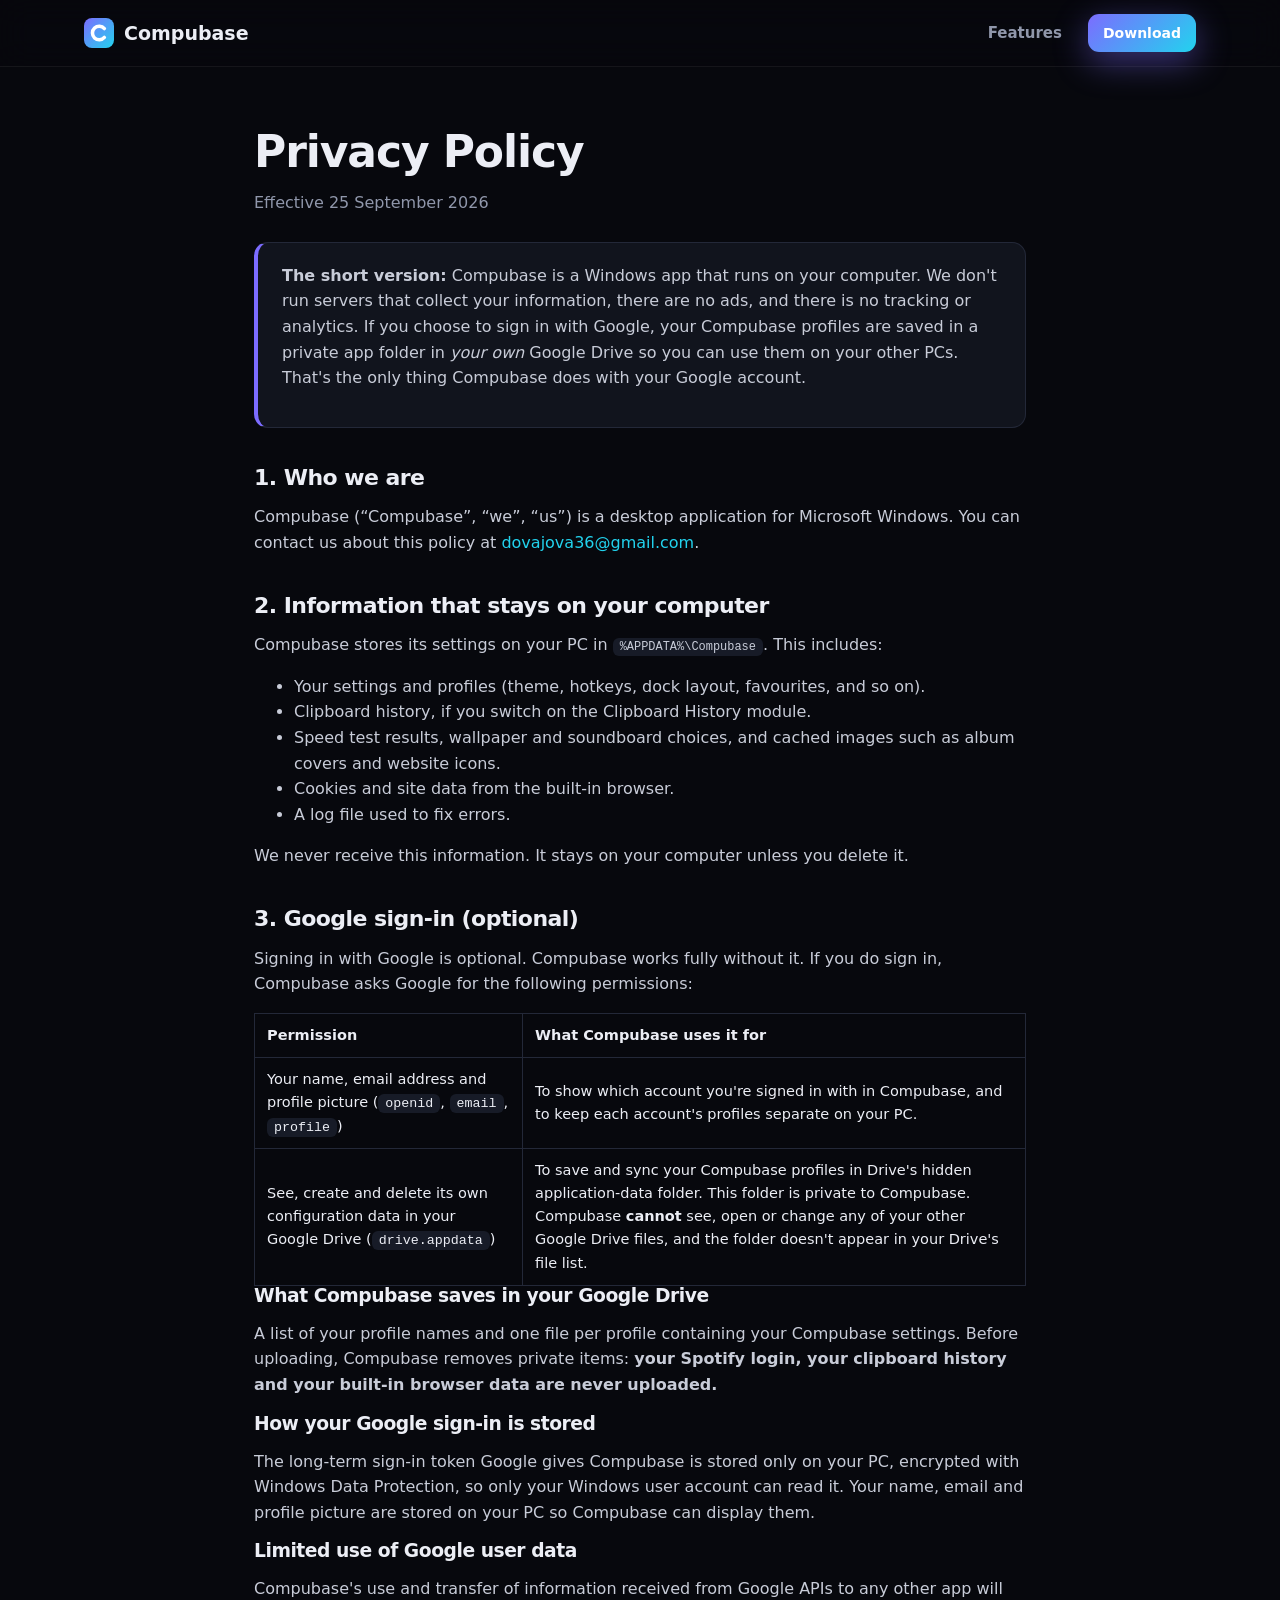
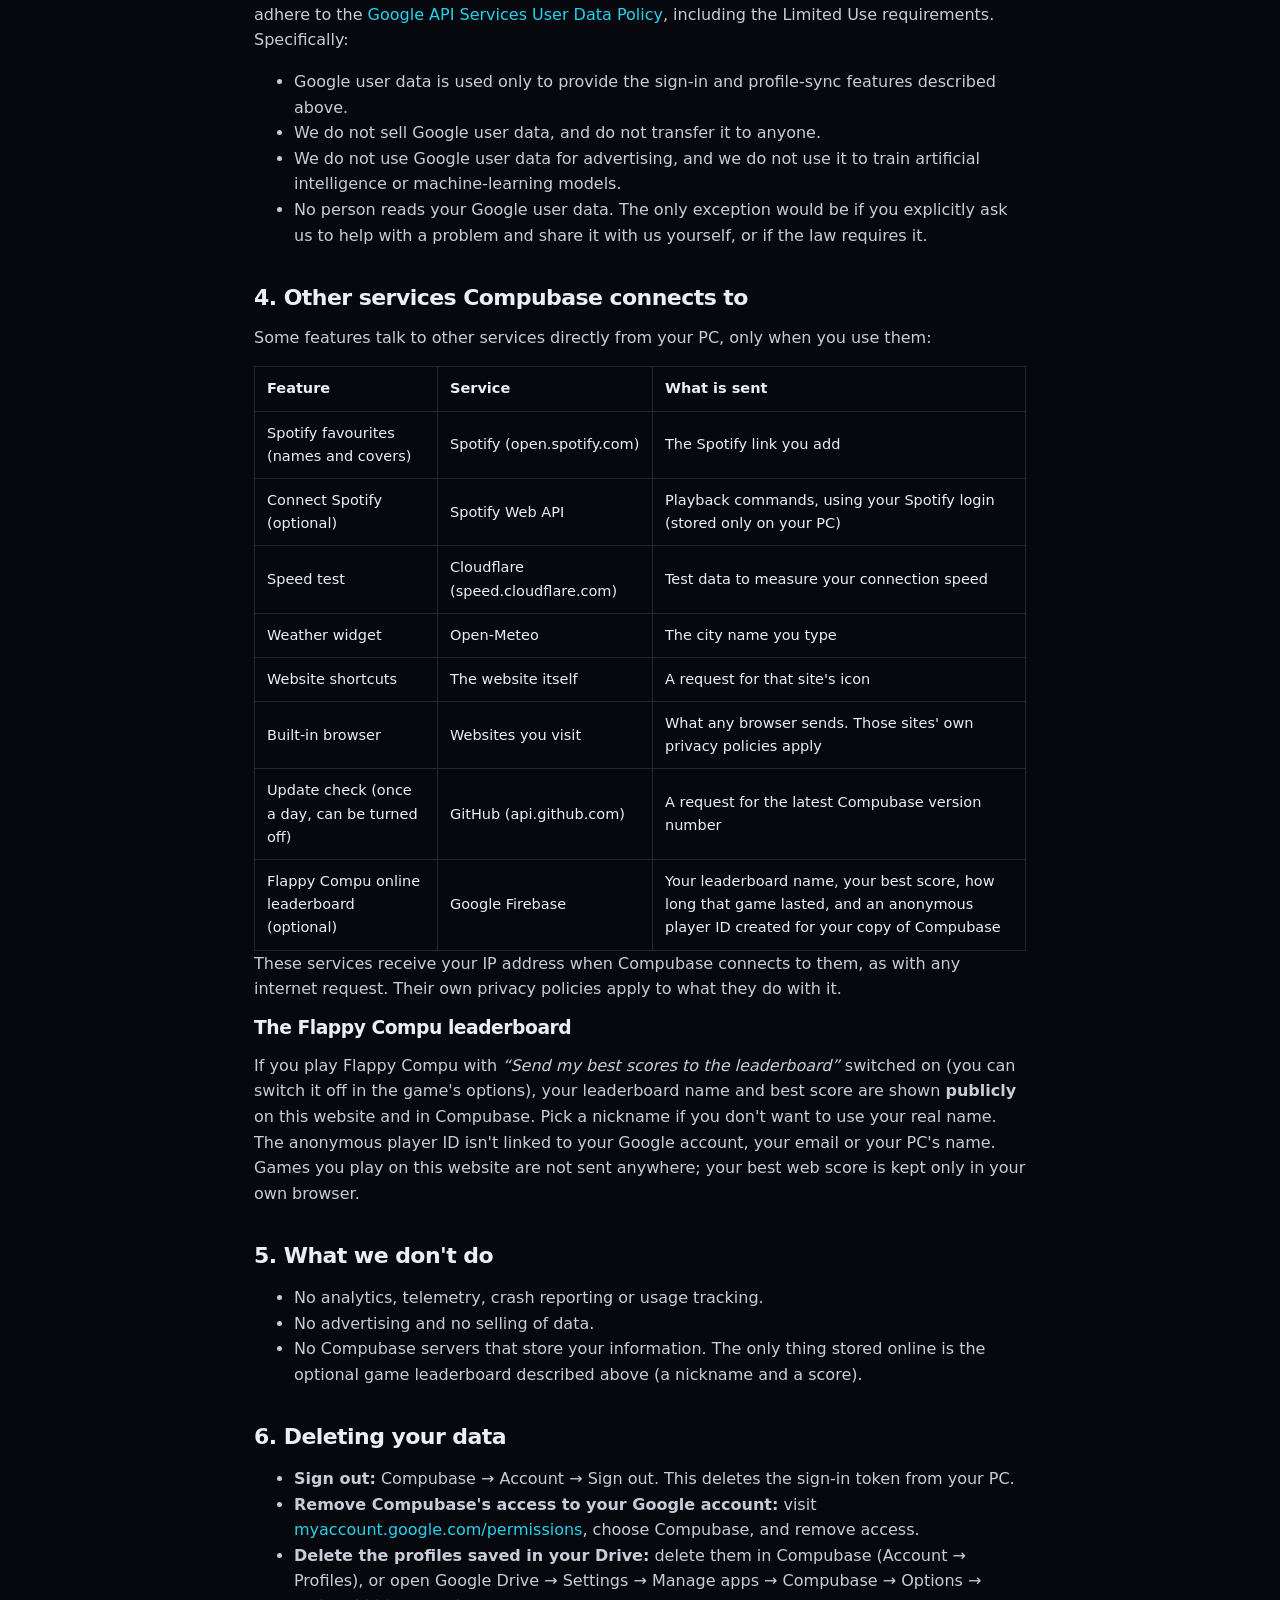
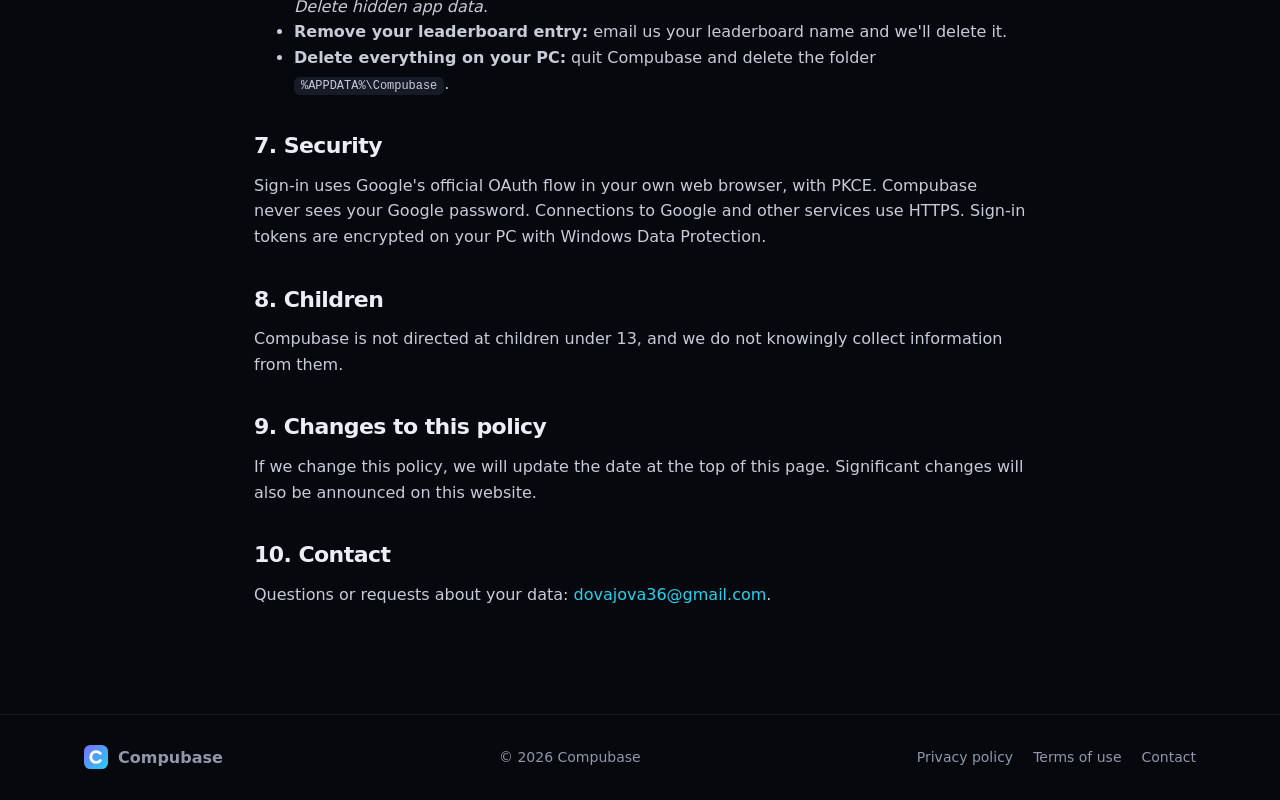
==== commit 287ff1ba: "Add files via upload" ====
--- a/docs/privacy.html
+++ b/docs/privacy.html
@@ -3,8 +3,8 @@
 <head>
   <meta charset="utf-8">
   <meta name="viewport" content="width=device-width, initial-scale=1">
-  <title>Privacy Policy · NexusHub</title>
-  <meta name="description" content="How NexusHub handles your data: what stays on your PC, what goes to your own Google Drive, and how to delete it.">
+  <title>Privacy Policy · Compubase</title>
+  <meta name="description" content="How Compubase handles your data: what stays on your PC, what goes to your own Google Drive, and how to delete it.">
   <meta name="theme-color" content="#0b0d13">
   <link rel="icon" href="assets/logo.svg" type="image/svg+xml">
   <link rel="stylesheet" href="style.css">
@@ -13,7 +13,7 @@
 
 <header class="site">
   <div class="wrap">
-    <a class="brand" href="index.html"><img src="assets/logo.svg" alt="">NexusHub</a>
+    <a class="brand" href="index.html"><img src="assets/logo.svg" alt="">Compubase</a>
     <nav class="links">
       <a href="index.html#features">Features</a>
       <a class="btn primary small" href="index.html#download">Download</a>
@@ -26,18 +26,18 @@
   <p class="updated">Effective 25 September 2026</p>
 
   <div class="summary">
-    <p><strong>The short version:</strong> NexusHub is a Windows app that runs on your computer. We don't run servers
+    <p><strong>The short version:</strong> Compubase is a Windows app that runs on your computer. We don't run servers
       that collect your information, there are no ads, and there is no tracking or analytics. If you choose to sign in
-      with Google, your NexusHub profiles are saved in a private app folder in <em>your own</em> Google Drive so you
-      can use them on your other PCs. That's the only thing NexusHub does with your Google account.</p>
+      with Google, your Compubase profiles are saved in a private app folder in <em>your own</em> Google Drive so you
+      can use them on your other PCs. That's the only thing Compubase does with your Google account.</p>
   </div>
 
   <h2>1. Who we are</h2>
-  <p>NexusHub (“NexusHub”, “we”, “us”) is a desktop application for Microsoft Windows. You can contact us about
+  <p>Compubase (“Compubase”, “we”, “us”) is a desktop application for Microsoft Windows. You can contact us about
     this policy at <a href="mailto:dovajova36@gmail.com">dovajova36@gmail.com</a>.</p>
 
   <h2>2. Information that stays on your computer</h2>
-  <p>NexusHub stores its settings on your PC in <code>%APPDATA%\NexusHub</code>. This includes:</p>
+  <p>Compubase stores its settings on your PC in <code>%APPDATA%\Compubase</code>. This includes:</p>
   <ul>
     <li>Your settings and profiles (theme, hotkeys, dock layout, favourites, and so on).</li>
     <li>Clipboard history, if you switch on the Clipboard History module.</li>
@@ -48,29 +48,29 @@
   <p>We never receive this information. It stays on your computer unless you delete it.</p>
 
   <h2>3. Google sign-in (optional)</h2>
-  <p>Signing in with Google is optional. NexusHub works fully without it. If you do sign in, NexusHub asks Google
+  <p>Signing in with Google is optional. Compubase works fully without it. If you do sign in, Compubase asks Google
     for the following permissions:</p>
   <div class="table-scroll">
   <table>
-    <tr><th>Permission</th><th>What NexusHub uses it for</th></tr>
+    <tr><th>Permission</th><th>What Compubase uses it for</th></tr>
     <tr><td>Your name, email address and profile picture (<code>openid</code>, <code>email</code>, <code>profile</code>)</td>
-        <td>To show which account you're signed in with in NexusHub, and to keep each account's profiles separate on your PC.</td></tr>
+        <td>To show which account you're signed in with in Compubase, and to keep each account's profiles separate on your PC.</td></tr>
     <tr><td>See, create and delete its own configuration data in your Google Drive (<code>drive.appdata</code>)</td>
-        <td>To save and sync your NexusHub profiles in Drive's hidden application-data folder. This folder is private to
-          NexusHub. NexusHub <strong>cannot</strong> see, open or change any of your other Google Drive files, and the
+        <td>To save and sync your Compubase profiles in Drive's hidden application-data folder. This folder is private to
+          Compubase. Compubase <strong>cannot</strong> see, open or change any of your other Google Drive files, and the
           folder doesn't appear in your Drive's file list.</td></tr>
   </table>
   </div>
-  <h3>What NexusHub saves in your Google Drive</h3>
-  <p>A list of your profile names and one file per profile containing your NexusHub settings. Before uploading,
-    NexusHub removes private items: <strong>your Spotify login, your clipboard history and your built-in browser data
+  <h3>What Compubase saves in your Google Drive</h3>
+  <p>A list of your profile names and one file per profile containing your Compubase settings. Before uploading,
+    Compubase removes private items: <strong>your Spotify login, your clipboard history and your built-in browser data
     are never uploaded.</strong></p>
   <h3>How your Google sign-in is stored</h3>
-  <p>The long-term sign-in token Google gives NexusHub is stored only on your PC, encrypted with Windows Data
+  <p>The long-term sign-in token Google gives Compubase is stored only on your PC, encrypted with Windows Data
     Protection, so only your Windows user account can read it. Your name, email and profile picture are stored on your
-    PC so NexusHub can display them.</p>
+    PC so Compubase can display them.</p>
   <h3>Limited use of Google user data</h3>
-  <p>NexusHub's use and transfer of information received from Google APIs to any other app will adhere to the
+  <p>Compubase's use and transfer of information received from Google APIs to any other app will adhere to the
     <a href="https://developers.google.com/terms/api-services-user-data-policy" rel="noopener">Google API Services
     User Data Policy</a>, including the Limited Use requirements. Specifically:</p>
   <ul>
@@ -80,7 +80,7 @@
     <li>No person reads your Google user data. The only exception would be if you explicitly ask us to help with a problem and share it with us yourself, or if the law requires it.</li>
   </ul>
 
-  <h2>4. Other services NexusHub connects to</h2>
+  <h2>4. Other services Compubase connects to</h2>
   <p>Some features talk to other services directly from your PC, only when you use them:</p>
   <div class="table-scroll">
   <table>
@@ -91,16 +91,16 @@
     <tr><td>Weather widget</td><td>Open-Meteo</td><td>The city name you type</td></tr>
     <tr><td>Website shortcuts</td><td>The website itself</td><td>A request for that site's icon</td></tr>
     <tr><td>Built-in browser</td><td>Websites you visit</td><td>What any browser sends. Those sites' own privacy policies apply</td></tr>
-    <tr><td>Update check (once a day, can be turned off)</td><td>GitHub (api.github.com)</td><td>A request for the latest NexusHub version number</td></tr>
-    <tr><td>Flappy Nexus online leaderboard (optional)</td><td>Google Firebase</td><td>Your leaderboard name, your best score, how long that game lasted, and an anonymous player ID created for your copy of NexusHub</td></tr>
+    <tr><td>Update check (once a day, can be turned off)</td><td>GitHub (api.github.com)</td><td>A request for the latest Compubase version number</td></tr>
+    <tr><td>Flappy Compu online leaderboard (optional)</td><td>Google Firebase</td><td>Your leaderboard name, your best score, how long that game lasted, and an anonymous player ID created for your copy of Compubase</td></tr>
   </table>
   </div>
-  <p>These services receive your IP address when NexusHub connects to them, as with any internet request. Their own
+  <p>These services receive your IP address when Compubase connects to them, as with any internet request. Their own
     privacy policies apply to what they do with it.</p>
-  <h3>The Flappy Nexus leaderboard</h3>
-  <p>If you play Flappy Nexus with <em>“Send my best scores to the leaderboard”</em> switched on (you can switch it off in
+  <h3>The Flappy Compu leaderboard</h3>
+  <p>If you play Flappy Compu with <em>“Send my best scores to the leaderboard”</em> switched on (you can switch it off in
     the game's options), your leaderboard name and best score are shown <strong>publicly</strong> on this website and in
-    NexusHub. Pick a nickname if you don't want to use your real name. The anonymous player ID isn't linked to your
+    Compubase. Pick a nickname if you don't want to use your real name. The anonymous player ID isn't linked to your
     Google account, your email or your PC's name. Games you play on this website are not sent anywhere; your best web
     score is kept only in your own browser.</p>
 
@@ -108,28 +108,28 @@
   <ul>
     <li>No analytics, telemetry, crash reporting or usage tracking.</li>
     <li>No advertising and no selling of data.</li>
-    <li>No NexusHub servers that store your information. The only thing stored online is the optional game
+    <li>No Compubase servers that store your information. The only thing stored online is the optional game
       leaderboard described above (a nickname and a score).</li>
   </ul>
 
   <h2>6. Deleting your data</h2>
   <ul>
-    <li><strong>Sign out:</strong> NexusHub → Account → Sign out. This deletes the sign-in token from your PC.</li>
-    <li><strong>Remove NexusHub's access to your Google account:</strong> visit
-      <a href="https://myaccount.google.com/permissions" rel="noopener">myaccount.google.com/permissions</a>, choose NexusHub, and remove access.</li>
-    <li><strong>Delete the profiles saved in your Drive:</strong> delete them in NexusHub (Account → Profiles), or open
-      Google Drive → Settings → Manage apps → NexusHub → Options → <em>Delete hidden app data</em>.</li>
+    <li><strong>Sign out:</strong> Compubase → Account → Sign out. This deletes the sign-in token from your PC.</li>
+    <li><strong>Remove Compubase's access to your Google account:</strong> visit
+      <a href="https://myaccount.google.com/permissions" rel="noopener">myaccount.google.com/permissions</a>, choose Compubase, and remove access.</li>
+    <li><strong>Delete the profiles saved in your Drive:</strong> delete them in Compubase (Account → Profiles), or open
+      Google Drive → Settings → Manage apps → Compubase → Options → <em>Delete hidden app data</em>.</li>
     <li><strong>Remove your leaderboard entry:</strong> email us your leaderboard name and we'll delete it.</li>
-    <li><strong>Delete everything on your PC:</strong> quit NexusHub and delete the folder <code>%APPDATA%\NexusHub</code>.</li>
+    <li><strong>Delete everything on your PC:</strong> quit Compubase and delete the folder <code>%APPDATA%\Compubase</code>.</li>
   </ul>
 
   <h2>7. Security</h2>
-  <p>Sign-in uses Google's official OAuth flow in your own web browser, with PKCE. NexusHub never sees your Google
+  <p>Sign-in uses Google's official OAuth flow in your own web browser, with PKCE. Compubase never sees your Google
     password. Connections to Google and other services use HTTPS. Sign-in tokens are encrypted on your PC with Windows
     Data Protection.</p>
 
   <h2>8. Children</h2>
-  <p>NexusHub is not directed at children under 13, and we do not knowingly collect information from them.</p>
+  <p>Compubase is not directed at children under 13, and we do not knowingly collect information from them.</p>
 
   <h2>9. Changes to this policy</h2>
   <p>If we change this policy, we will update the date at the top of this page. Significant changes will also be
@@ -141,8 +141,8 @@
 
 <footer class="site">
   <div class="wrap">
-    <a class="brand" href="index.html"><img src="assets/logo.svg" alt="">NexusHub</a>
-    <span>© 2026 NexusHub</span>
+    <a class="brand" href="index.html"><img src="assets/logo.svg" alt="">Compubase</a>
+    <span>© 2026 Compubase</span>
     <nav>
       <a href="privacy.html">Privacy policy</a>
       <a href="terms.html">Terms of use</a>
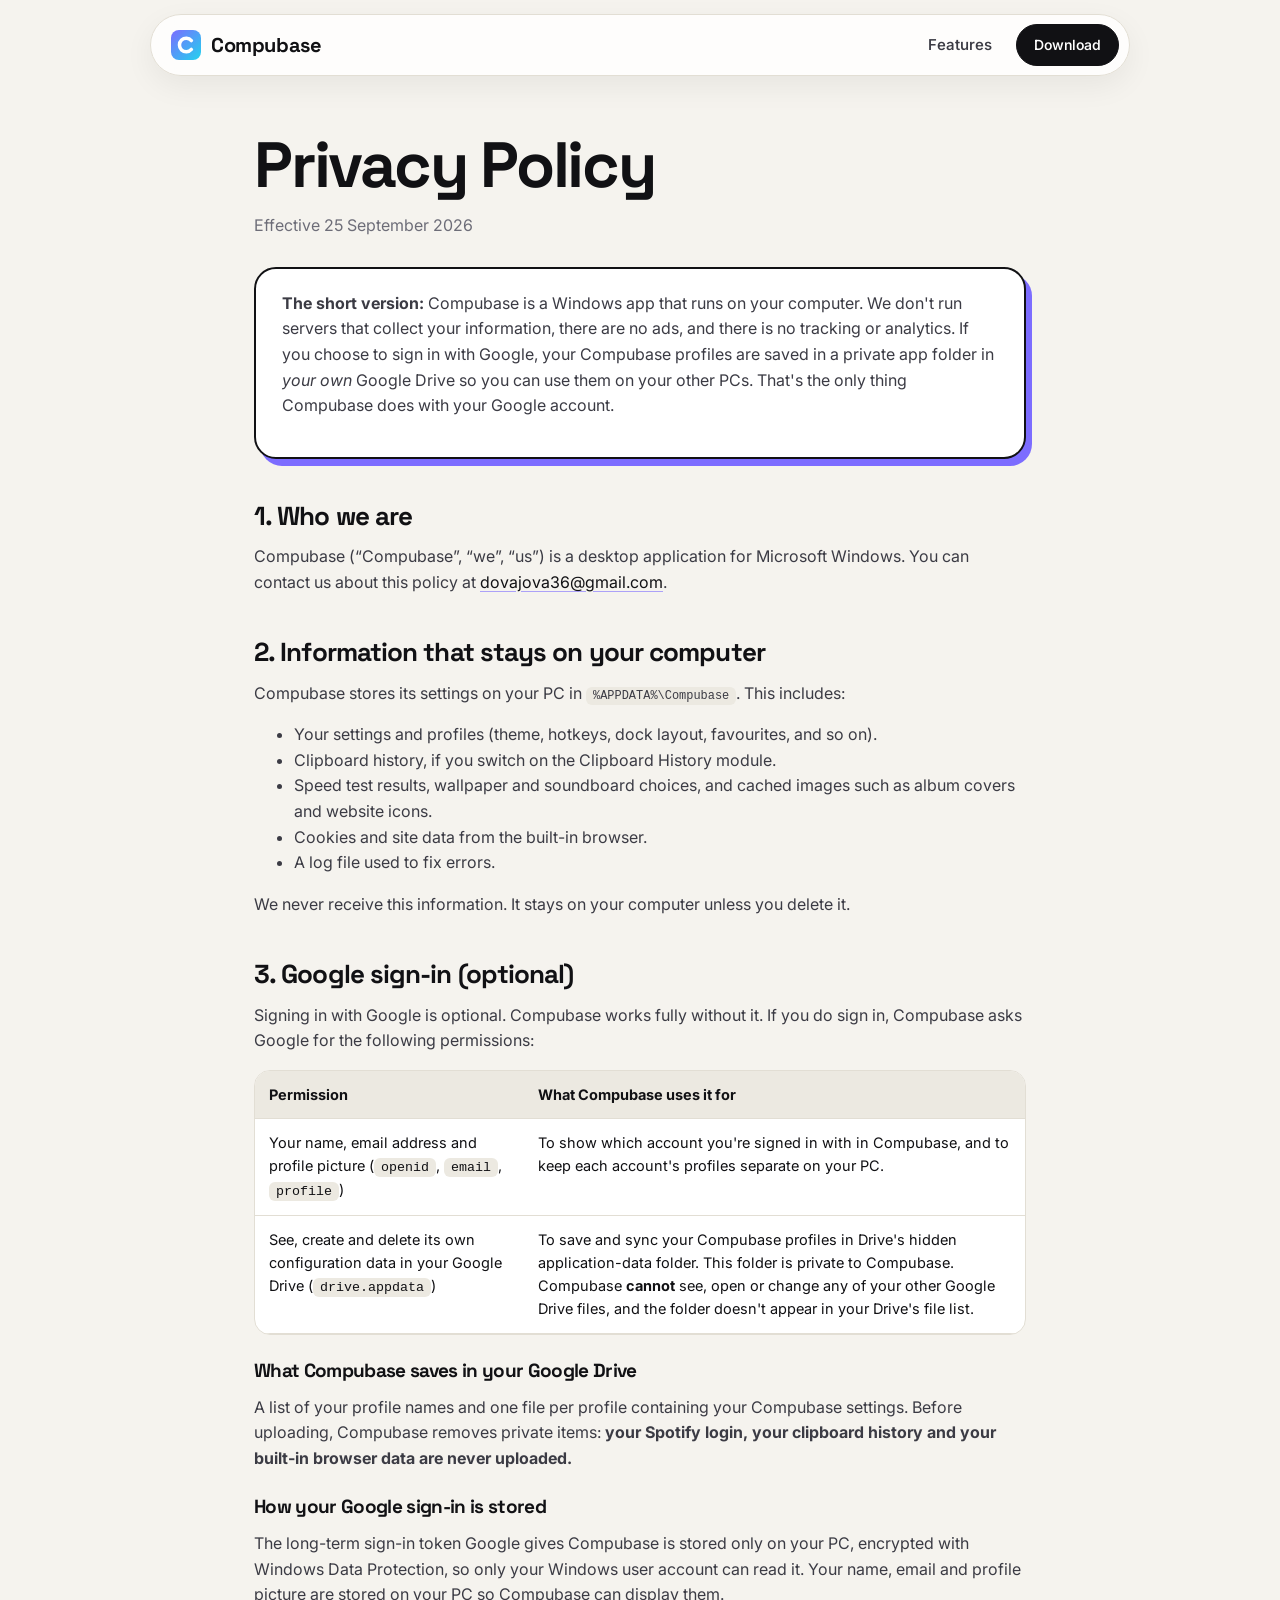
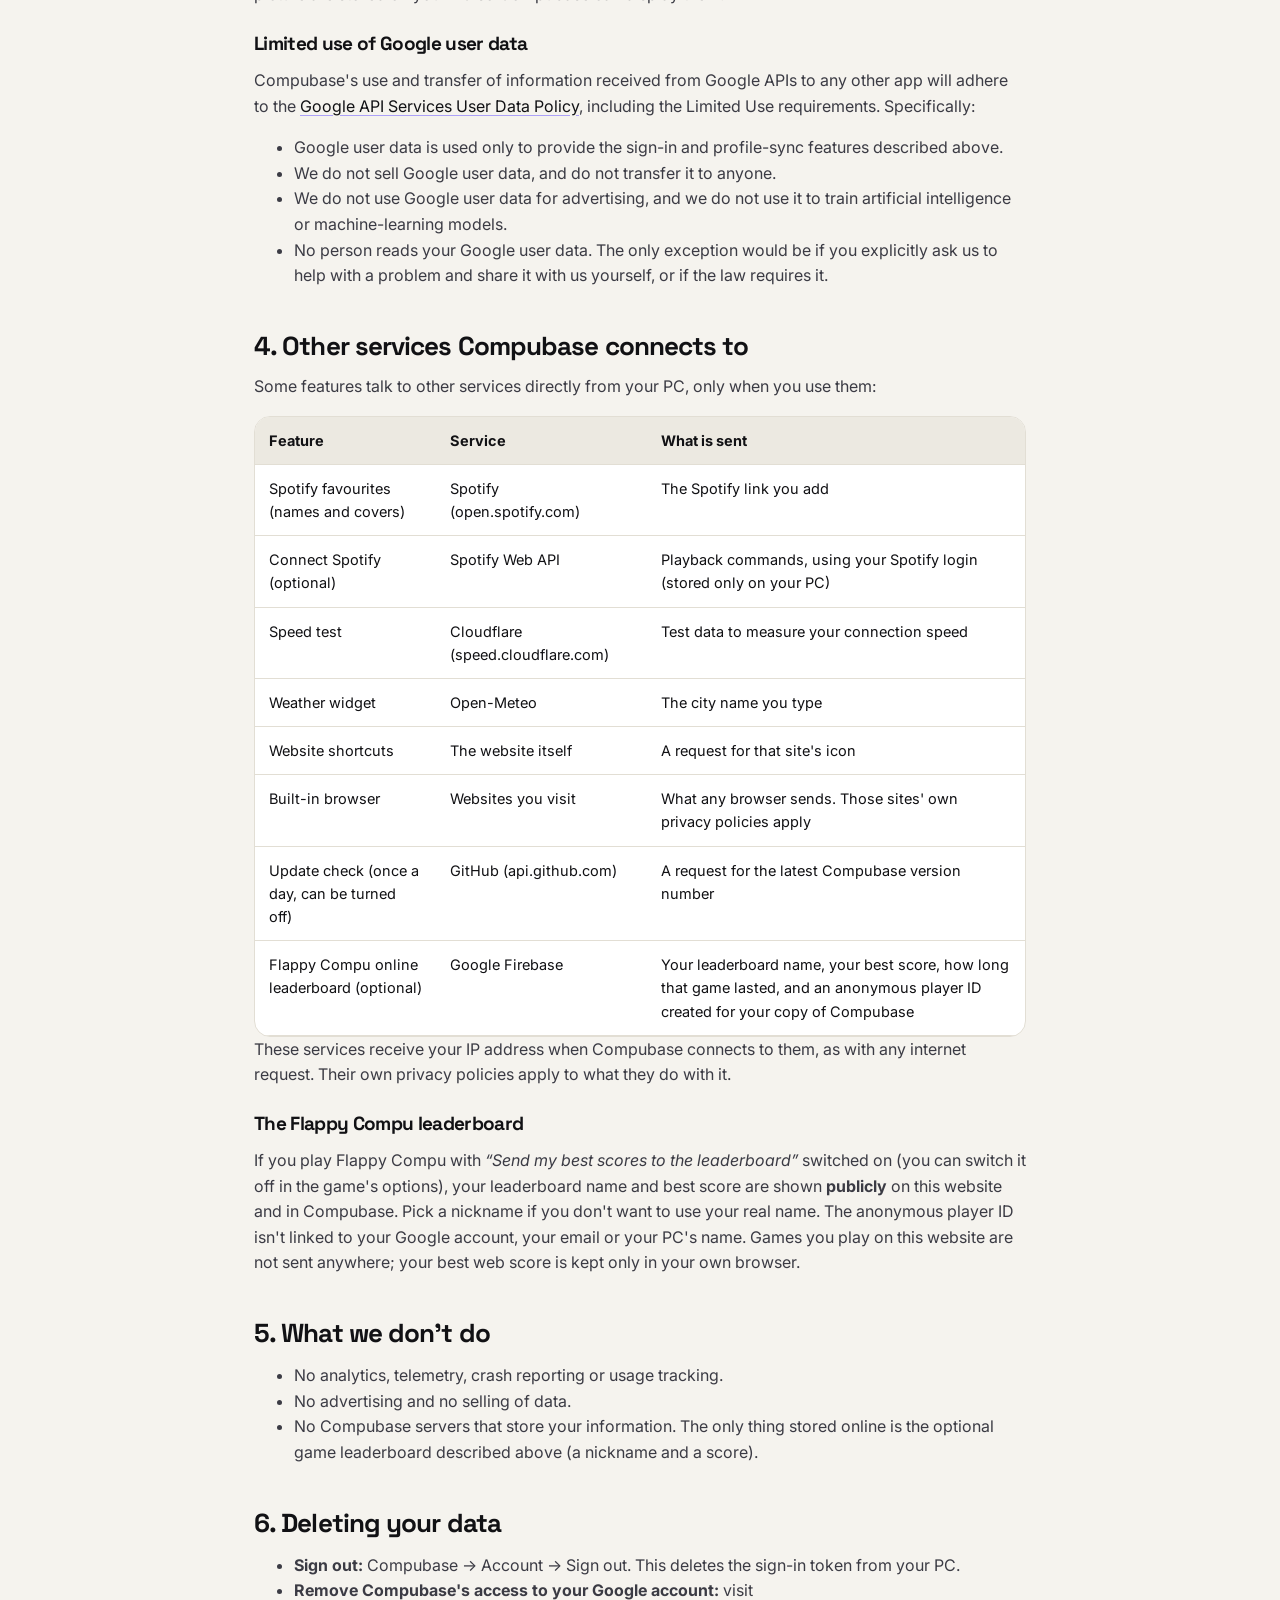
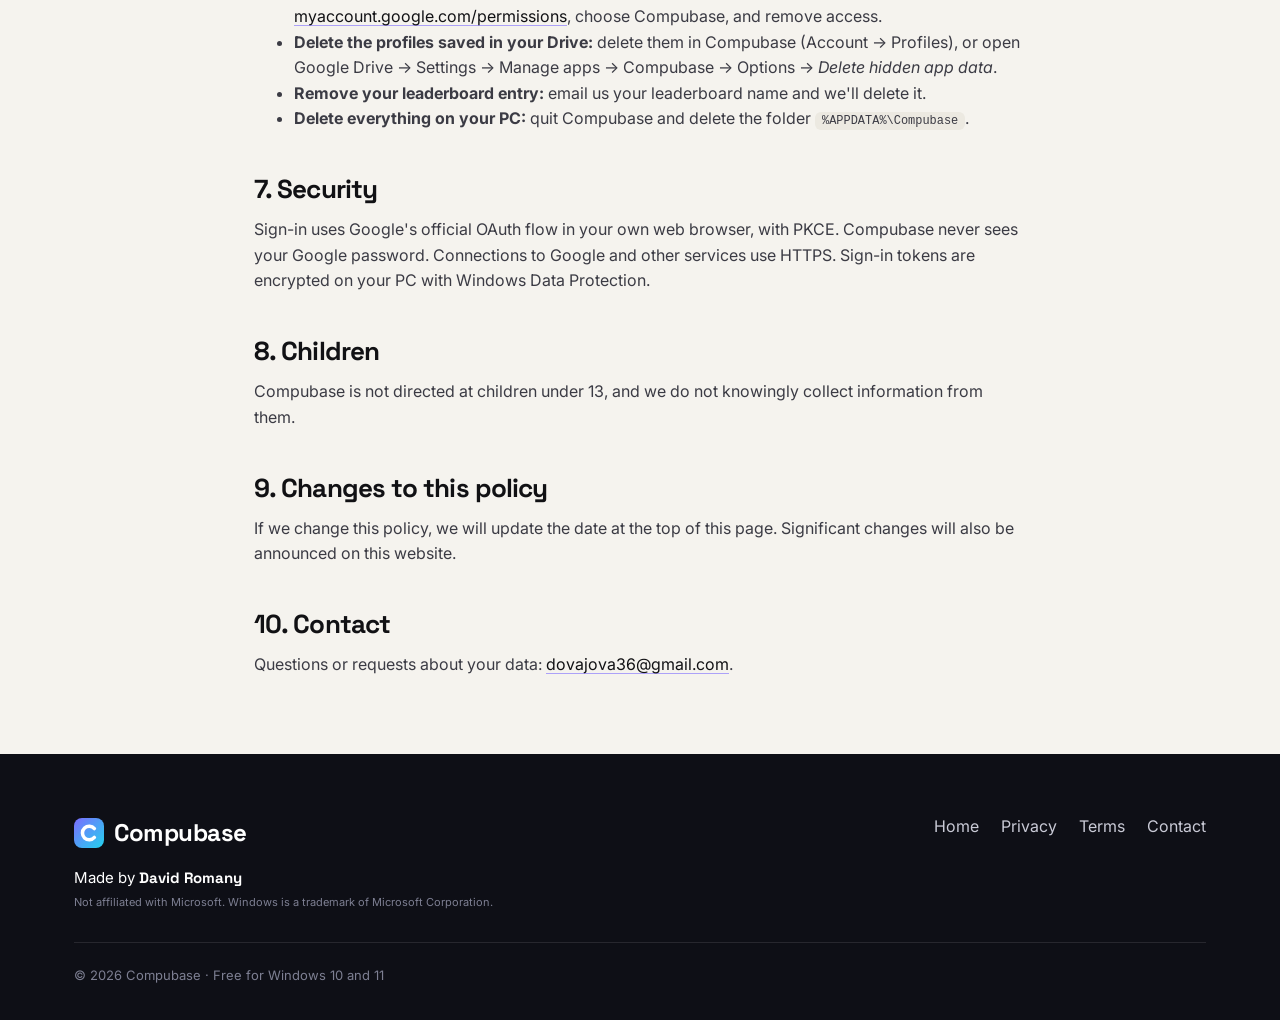
==== commit f3b99d10: "Add files via upload" ====
--- a/docs/privacy.html
+++ b/docs/privacy.html
@@ -5,8 +5,9 @@
   <meta name="viewport" content="width=device-width, initial-scale=1">
   <title>Privacy Policy · Compubase</title>
   <meta name="description" content="How Compubase handles your data: what stays on your PC, what goes to your own Google Drive, and how to delete it.">
-  <meta name="theme-color" content="#0b0d13">
+  <meta name="theme-color" content="#f5f3ee">
   <link rel="icon" href="assets/logo.svg" type="image/svg+xml">
+  <link href="https://fonts.googleapis.com/css2?family=Inter:wght@400;500;600;700;800&family=Space+Grotesk:wght@500;600;700&display=swap" rel="stylesheet">
   <link rel="stylesheet" href="style.css">
 </head>
 <body>
@@ -16,7 +17,7 @@
     <a class="brand" href="index.html"><img src="assets/logo.svg" alt="">Compubase</a>
     <nav class="links">
       <a href="index.html#features">Features</a>
-      <a class="btn primary small" href="index.html#download">Download</a>
+      <a class="btn primary small" href="index.html#get">Download</a>
     </nav>
   </div>
 </header>
@@ -141,13 +142,18 @@
 
 <footer class="site">
   <div class="wrap">
-    <a class="brand" href="index.html"><img src="assets/logo.svg" alt="">Compubase</a>
-    <span>© 2026 Compubase</span>
+    <div>
+      <a class="brand" href="index.html"><img src="assets/logo.svg" alt="">Compubase</a>
+      <div class="credit">Made by <b>David Romany</b></div>
+      <span class="fine">Not affiliated with Microsoft. Windows is a trademark of Microsoft Corporation.</span>
+    </div>
     <nav>
-      <a href="privacy.html">Privacy policy</a>
-      <a href="terms.html">Terms of use</a>
+      <a href="index.html">Home</a>
+      <a href="privacy.html">Privacy</a>
+      <a href="terms.html">Terms</a>
       <a href="mailto:dovajova36@gmail.com">Contact</a>
     </nav>
+    <div class="bottom-line">© 2026 Compubase · Free for Windows 10 and 11</div>
   </div>
 </footer>
 </body>
--- a/docs/style.css
+++ b/docs/style.css
@@ -1,281 +1,279 @@
+/* Compubase website: light, bold, bento-style. */
 :root {
-  --bg: #07080d;
-  --bg-2: #0c0e16;
-  --surface: #11141d;
-  --surface-2: #171b27;
-  --border: #232838;
-  --text: #eceef5;
-  --muted: #9097ab;
+  --paper: #f5f3ee;
+  --paper-2: #ecE9e1;
+  --card: #ffffff;
+  --ink: #111114;
+  --ink-2: #3b3b44;
+  --muted: #6d6d78;
+  --line: #e2ded4;
   --accent: #7c6cff;
   --accent-2: #22d3ee;
+  --night: #0e0f16;
   --grad: linear-gradient(135deg, var(--accent), var(--accent-2));
-  --radius: 18px;
-  --wrap: 1160px;
-  --shadow: 0 30px 80px rgba(0, 0, 0, .45);
+  --r: 28px;
+  --wrap: 1180px;
+  --display: "Space Grotesk", "Inter", "Segoe UI", system-ui, sans-serif;
 }
 * { box-sizing: border-box; }
-html { scroll-behavior: smooth; scroll-padding-top: 80px; }
+html { scroll-behavior: smooth; scroll-padding-top: 90px; }
 body {
-  margin: 0; background: var(--bg); color: var(--text); line-height: 1.6;
-  font-family: "Inter", "Segoe UI Variable Text", "Segoe UI", system-ui, -apple-system, sans-serif;
-  -webkit-font-smoothing: antialiased; overflow-x: hidden;
+  margin: 0; background: var(--paper); color: var(--ink); line-height: 1.6; overflow-x: hidden;
+  font-family: "Inter", "Segoe UI Variable Text", "Segoe UI", system-ui, sans-serif; -webkit-font-smoothing: antialiased;
 }
 img { max-width: 100%; display: block; }
-a { color: var(--accent-2); text-decoration: none; }
-a:hover { text-decoration: underline; }
-h1, h2, h3 { line-height: 1.12; letter-spacing: -0.025em; margin: 0 0 14px; }
+a { color: var(--ink); text-decoration: underline; text-decoration-color: color-mix(in srgb, var(--accent) 60%, transparent); text-underline-offset: 3px; }
+a:hover { text-decoration-color: var(--accent); }
+h1, h2, h3 { font-family: var(--display); line-height: 1.05; letter-spacing: -0.035em; margin: 0 0 14px; font-weight: 700; }
 p { margin: 0 0 16px; }
-code { background: var(--surface-2); padding: 2px 7px; border-radius: 6px; font-size: .92em; }
+code { background: var(--paper-2); padding: 2px 7px; border-radius: 6px; font-size: .92em; }
 .wrap { max-width: var(--wrap); margin: 0 auto; padding: 0 24px; }
+.center { text-align: center; }
+.muted { color: var(--muted); }
+.hl { background: linear-gradient(transparent 58%, color-mix(in srgb, var(--accent) 30%, transparent) 58%); padding: 0 .08em; }
 .grad-text { background: var(--grad); -webkit-background-clip: text; background-clip: text; color: transparent; }
-.muted { color: var(--muted); }
-.center { text-align: center; }
 
 /* ---------- buttons ---------- */
 .btn {
-  display: inline-flex; align-items: center; gap: 10px; padding: 13px 22px; border-radius: 14px; font-weight: 650;
-  border: 1px solid var(--border); background: var(--surface); color: var(--text); cursor: pointer; font-size: 15px;
-  transition: transform .15s ease, box-shadow .2s ease, border-color .2s ease, background .2s ease;
-}
-.btn:hover { text-decoration: none; transform: translateY(-2px); border-color: #3a4260; }
-.btn.primary { background: var(--grad); border: none; color: #fff; box-shadow: 0 10px 34px color-mix(in srgb, var(--accent) 45%, transparent); }
-.btn.primary:hover { box-shadow: 0 14px 44px color-mix(in srgb, var(--accent-2) 45%, transparent); }
-.btn.big { padding: 17px 30px; font-size: 17px; border-radius: 16px; }
-.btn.small { padding: 8px 15px; font-size: 14px; border-radius: 11px; }
-.btn svg { width: 18px; height: 18px; }
-
-/* ---------- header ---------- */
-header.site {
-  position: sticky; top: 0; z-index: 50; backdrop-filter: blur(16px) saturate(140%);
-  background: color-mix(in srgb, var(--bg) 72%, transparent); border-bottom: 1px solid rgba(255, 255, 255, .06);
-}
-header.site .wrap { display: flex; align-items: center; justify-content: space-between; height: 66px; }
-.brand { display: flex; align-items: center; gap: 10px; color: var(--text); font-weight: 800; font-size: 19px; }
-.brand:hover { text-decoration: none; }
+  display: inline-flex; align-items: center; justify-content: center; gap: 10px; padding: 14px 24px; border-radius: 999px;
+  font-weight: 650; font-size: 15px; text-decoration: none; cursor: pointer; border: 2px solid var(--ink);
+  background: transparent; color: var(--ink); transition: transform .15s ease, box-shadow .2s ease, background .2s ease;
+}
+.btn:hover { transform: translateY(-2px); box-shadow: 4px 6px 0 var(--ink); }
+.btn.primary { background: var(--ink); color: #fff; }
+.btn.primary:hover { box-shadow: 4px 6px 0 var(--accent); }
+.btn.big { padding: 17px 30px; font-size: 17px; }
+.btn.small { padding: 9px 17px; font-size: 14px; border-width: 1.5px; }
+.btn.light { border-color: #fff; color: #fff; }
+.btn.light.primary { background: #fff; color: var(--ink); }
+.btn svg { width: 18px; height: 18px; flex: none; }
+
+/* ---------- header: a floating pill ---------- */
+header.site { position: sticky; top: 14px; z-index: 50; padding: 0 16px; }
+header.site .wrap {
+  display: flex; align-items: center; justify-content: space-between; height: 62px; max-width: 980px;
+  background: color-mix(in srgb, #fff 82%, transparent); backdrop-filter: blur(14px) saturate(150%);
+  border: 1px solid var(--line); border-radius: 999px; padding: 0 10px 0 20px; box-shadow: 0 10px 30px rgba(20, 18, 10, .06);
+}
+.brand { display: flex; align-items: center; gap: 10px; color: var(--ink); font-family: var(--display); font-weight: 700; font-size: 20px; text-decoration: none; letter-spacing: -0.02em; }
 .brand img { width: 30px; height: 30px; }
-.links { display: flex; align-items: center; gap: 26px; }
-.links a { color: var(--muted); font-weight: 550; font-size: 15px; }
-.links a:hover { color: var(--text); text-decoration: none; }
+.links { display: flex; align-items: center; gap: 24px; }
+.links a { color: var(--ink-2); font-weight: 550; font-size: 15px; text-decoration: none; }
+.links a:hover { color: var(--ink); }
 .links a.btn { color: #fff; }
-#menu-toggle { display: none; background: none; border: 0; color: var(--text); font-size: 26px; cursor: pointer; }
+#menu-toggle { display: none; background: none; border: 0; font-size: 24px; cursor: pointer; color: var(--ink); padding: 8px 12px; }
 
 /* ---------- hero ---------- */
-.hero { position: relative; padding: 90px 0 70px; overflow: hidden; }
-.hero::before, .hero::after {
-  content: ""; position: absolute; width: 760px; height: 760px; border-radius: 50%; filter: blur(130px);
-  opacity: .32; z-index: -1; pointer-events: none;
-}
-.hero::before { background: var(--accent); top: -330px; left: -220px; }
-.hero::after { background: var(--accent-2); top: -260px; right: -300px; opacity: .2; }
-.hero .grid { display: grid; grid-template-columns: 1.02fr 1.18fr; gap: 56px; align-items: center; }
-.eyebrow {
-  display: inline-flex; align-items: center; gap: 8px; padding: 6px 13px; border-radius: 99px; font-size: 13px; font-weight: 650;
-  background: color-mix(in srgb, var(--accent) 16%, transparent); border: 1px solid color-mix(in srgb, var(--accent) 40%, transparent);
-  color: var(--text); margin-bottom: 20px;
-}
-.eyebrow .dot { width: 7px; height: 7px; border-radius: 50%; background: var(--accent-2); box-shadow: 0 0 12px var(--accent-2); }
-.hero h1 { font-size: clamp(42px, 6.2vw, 76px); font-weight: 850; }
-.hero .lead { font-size: 19px; color: var(--muted); max-width: 540px; margin-bottom: 30px; }
-.cta { display: flex; gap: 12px; flex-wrap: wrap; align-items: center; }
-.trust { display: flex; gap: 18px; flex-wrap: wrap; margin-top: 26px; color: var(--muted); font-size: 14px; }
-.trust span { display: inline-flex; align-items: center; gap: 7px; }
-.trust span::before { content: "✓"; color: var(--accent-2); font-weight: 800; }
-
-.shot-frame {
-  position: relative; border-radius: 16px; padding: 10px; background: linear-gradient(160deg, rgba(255,255,255,.12), rgba(255,255,255,.02));
-  border: 1px solid rgba(255, 255, 255, .1); box-shadow: var(--shadow);
-}
-.shot-frame img { border-radius: 10px; }
-.float {
-  position: absolute; padding: 10px 14px; border-radius: 14px; font-size: 13.5px; font-weight: 650; white-space: nowrap;
-  background: rgba(14, 16, 26, .86); border: 1px solid rgba(255, 255, 255, .12); backdrop-filter: blur(10px);
-  box-shadow: 0 14px 40px rgba(0, 0, 0, .45); animation: bob 5s ease-in-out infinite;
-}
-.float b { color: var(--accent-2); }
-.float.f1 { top: -22px; left: 26%; }
-.float.f2 { bottom: 16%; right: -28px; animation-delay: -2s; }
-.float.f3 { bottom: -18px; left: 16%; animation-delay: -3.5s; }
-@keyframes bob { 0%, 100% { transform: translateY(0); } 50% { transform: translateY(-9px); } }
+.hero { padding: 76px 0 40px; text-align: center; position: relative; }
+.badge {
+  display: inline-flex; align-items: center; gap: 10px; padding: 7px 8px 7px 16px; border-radius: 999px; background: #fff;
+  border: 1px solid var(--line); font-size: 14px; font-weight: 600; margin-bottom: 26px; color: var(--ink-2);
+}
+.badge b { background: var(--ink); color: #fff; padding: 3px 10px; border-radius: 999px; font-size: 12px; }
+.hero h1 { font-size: clamp(48px, 8.4vw, 112px); max-width: 1000px; margin: 0 auto 20px; }
+.hero .lead { font-size: clamp(17px, 2vw, 21px); color: var(--ink-2); max-width: 700px; margin: 0 auto 32px; }
+.hero .cta { display: flex; gap: 12px; justify-content: center; flex-wrap: wrap; }
+.meta { display: flex; gap: 8px 22px; justify-content: center; flex-wrap: wrap; margin-top: 22px; color: var(--muted); font-size: 14px; }
+.meta span::before { content: "●"; color: var(--accent); margin-right: 8px; font-size: 9px; vertical-align: 2px; }
+
+.stage { position: relative; margin: 60px auto 0; max-width: 1080px; }
+.stage::before {
+  content: ""; position: absolute; inset: 8% -4% -6%; border-radius: 48px; z-index: -1;
+  background: var(--grad); filter: blur(60px); opacity: .35;
+}
+.screen { border-radius: 22px; overflow: hidden; border: 10px solid var(--night); background: var(--night); box-shadow: 0 40px 90px rgba(18, 14, 40, .28); }
+.sticker {
+  position: absolute; background: #fff; border: 2px solid var(--ink); border-radius: 18px; padding: 12px 16px; font-weight: 700;
+  font-size: 14px; box-shadow: 5px 6px 0 var(--ink); text-align: left; line-height: 1.3; animation: float 6s ease-in-out infinite;
+}
+.sticker small { display: block; font-weight: 500; color: var(--muted); font-size: 12px; }
+.sticker.s1 { left: -30px; top: 16%; transform: rotate(-4deg); }
+.sticker.s2 { right: -26px; top: 42%; transform: rotate(3deg); animation-delay: -2s; }
+.sticker.s3 { left: 12%; bottom: -26px; transform: rotate(2deg); animation-delay: -4s; }
+@keyframes float { 50% { translate: 0 -8px; } }
+
+/* ---------- marquee of modules ---------- */
+.marquee { overflow: hidden; border-block: 2px solid var(--ink); background: var(--ink); color: #fff; padding: 16px 0; margin-top: 90px; }
+.marquee .track { display: flex; gap: 40px; width: max-content; animation: scroll 38s linear infinite; }
+.marquee span { font-family: var(--display); font-size: 24px; font-weight: 600; white-space: nowrap; }
+.marquee span::after { content: "✦"; margin-left: 40px; color: var(--accent-2); }
+@keyframes scroll { to { transform: translateX(-50%); } }
 
 /* ---------- sections ---------- */
-section { padding: 96px 0; position: relative; }
-section.alt { background: var(--bg-2); border-top: 1px solid rgba(255,255,255,.04); border-bottom: 1px solid rgba(255,255,255,.04); }
-.section-head { text-align: center; max-width: 760px; margin: 0 auto 54px; }
-.section-head h2 { font-size: clamp(32px, 4.4vw, 50px); font-weight: 800; }
-.section-head p { color: var(--muted); font-size: 18px; }
-.tag { color: var(--accent-2); font-weight: 750; font-size: 13px; letter-spacing: .12em; text-transform: uppercase; margin-bottom: 12px; display: block; }
-
-.reveal { opacity: 0; transform: translateY(26px); transition: opacity .7s ease, transform .7s ease; }
+section { padding: 110px 0; }
+.head { max-width: 760px; margin-bottom: 48px; }
+.head.center { margin-left: auto; margin-right: auto; }
+.head h2 { font-size: clamp(36px, 5vw, 64px); }
+.head p { font-size: 19px; color: var(--ink-2); }
+.kicker { display: inline-block; font-weight: 700; font-size: 13px; letter-spacing: .14em; text-transform: uppercase; color: var(--muted); margin-bottom: 16px; }
+.kicker::before { content: ""; display: inline-block; width: 22px; height: 2px; background: var(--accent); margin-right: 10px; vertical-align: 4px; }
+
+.reveal { opacity: 0; transform: translateY(24px); transition: opacity .7s ease, transform .7s ease; }
 .reveal.in { opacity: 1; transform: none; }
 
-/* strip of who it's for */
-.strip { display: flex; justify-content: center; gap: 12px; flex-wrap: wrap; padding: 26px 0 0; }
-.chip {
-  padding: 9px 16px; border-radius: 99px; background: var(--surface); border: 1px solid var(--border); font-weight: 600;
-  font-size: 14px; color: var(--muted);
-}
-.chip b { color: var(--text); }
-
-/* cards */
-.cards { display: grid; grid-template-columns: repeat(3, 1fr); gap: 18px; }
-.card {
-  background: var(--surface); border: 1px solid var(--border); border-radius: var(--radius); padding: 26px;
-  transition: border-color .2s ease, transform .2s ease;
-}
-.card:hover { border-color: color-mix(in srgb, var(--accent) 55%, var(--border)); transform: translateY(-3px); }
-.card h3 { font-size: 19px; }
-.card p { color: var(--muted); margin: 0; font-size: 15.5px; }
-.ico {
-  width: 46px; height: 46px; border-radius: 13px; display: grid; place-items: center; font-size: 22px; margin-bottom: 16px;
-  background: var(--grad); box-shadow: 0 8px 24px color-mix(in srgb, var(--accent) 35%, transparent);
-}
-
-/* story rows (image + text) */
-.story { display: grid; grid-template-columns: 1fr 1.15fr; gap: 64px; align-items: center; margin-bottom: 110px; }
-.story:last-child { margin-bottom: 0; }
-.story.flip .story-text { order: 2; }
-.story h3 { font-size: clamp(28px, 3.4vw, 40px); font-weight: 800; }
-.story p { color: var(--muted); font-size: 17.5px; }
-.ticks { list-style: none; padding: 0; margin: 20px 0 0; display: grid; gap: 12px; }
-.ticks li { display: flex; gap: 12px; align-items: flex-start; font-size: 16px; }
-.ticks li::before {
-  content: "✓"; flex: none; width: 22px; height: 22px; border-radius: 7px; display: grid; place-items: center; font-size: 12px;
-  font-weight: 900; color: #fff; background: var(--grad); margin-top: 2px;
-}
-.ticks b { color: var(--text); }
+/* ---------- bento ---------- */
+.bento { display: grid; grid-template-columns: repeat(6, 1fr); grid-auto-rows: minmax(180px, auto); gap: 16px; }
+.tile {
+  background: var(--card); border: 1px solid var(--line); border-radius: var(--r); padding: 28px; position: relative; overflow: hidden;
+  display: flex; flex-direction: column;
+}
+.tile h3 { font-size: 26px; }
+.tile p { color: var(--ink-2); margin: 0; }
+.tile .emoji { font-size: 34px; margin-bottom: 14px; }
+.tile.w2 { grid-column: span 2; } .tile.w3 { grid-column: span 3; } .tile.w4 { grid-column: span 4; } .tile.h2 { grid-row: span 2; }
+.tile.dark { background: var(--night); color: #fff; border-color: var(--night); }
+.tile.dark p { color: #b7b9c9; }
+.tile.tint { background: color-mix(in srgb, var(--accent) 14%, #fff); border-color: color-mix(in srgb, var(--accent) 25%, var(--line)); }
+.tile.tint2 { background: color-mix(in srgb, var(--accent-2) 16%, #fff); border-color: color-mix(in srgb, var(--accent-2) 30%, var(--line)); }
+.tile.grad { background: var(--grad); color: #fff; border: 0; }
+.tile.grad p { color: rgba(255, 255, 255, .88); }
+.tile .shot { margin-top: auto; padding-top: 22px; }
+.tile .shot img { border-radius: 14px; border: 6px solid var(--night); box-shadow: 0 20px 40px rgba(0,0,0,.18); }
+.tile .big-num { font-family: var(--display); font-size: 84px; font-weight: 700; line-height: 1; letter-spacing: -0.05em; }
+.tile .big-num small { font-size: 30px; margin-left: 4px; }
+.keys { display: flex; gap: 8px; flex-wrap: wrap; margin-top: auto; padding-top: 18px; }
 .kbd {
-  display: inline-block; padding: 2px 8px; border-radius: 7px; border: 1px solid var(--border); border-bottom-width: 3px;
-  background: var(--surface-2); font-size: 13px; font-weight: 700; color: var(--text);
-}
-
-/* numbers */
-.stats { display: grid; grid-template-columns: repeat(4, 1fr); gap: 18px; }
-.stat { background: var(--surface); border: 1px solid var(--border); border-radius: var(--radius); padding: 28px 24px; text-align: center; }
-.stat .num { font-size: 52px; font-weight: 850; line-height: 1; }
-.stat .unit { font-size: 22px; font-weight: 700; color: var(--muted); margin-left: 4px; }
-.stat p { color: var(--muted); margin: 12px 0 0; font-size: 15px; }
-.foot-note { text-align: center; color: var(--muted); font-size: 13.5px; margin-top: 18px; }
-
-/* theme picker */
-.theme-box { display: grid; grid-template-columns: 1fr 1fr; gap: 40px; align-items: center; }
-#swatches { display: grid; grid-template-columns: repeat(4, 1fr); gap: 12px; margin: 22px 0 12px; }
-.swatch { height: 58px; border-radius: 14px; border: 2px solid rgba(255,255,255,.08); cursor: pointer; transition: transform .15s ease; }
-.swatch:hover { transform: scale(1.05); }
-.swatch.on { border: 3px solid #fff; box-shadow: 0 0 0 4px color-mix(in srgb, var(--accent) 45%, transparent); }
-.custom-list { display: grid; grid-template-columns: 1fr 1fr; gap: 10px 22px; margin-top: 18px; }
-.custom-list div { color: var(--muted); font-size: 15px; }
-.custom-list div::before { content: "●"; color: var(--accent-2); margin-right: 9px; font-size: 10px; vertical-align: 2px; }
-
-/* game */
-.game-grid { display: grid; grid-template-columns: 430px 1fr; gap: 34px; align-items: start; }
-.game-card { background: var(--surface); border: 1px solid var(--border); border-radius: 22px; padding: 12px; box-shadow: var(--shadow); }
-#flappy { width: 100%; aspect-ratio: 2 / 3; border-radius: 14px; display: block; cursor: pointer; outline: none; touch-action: none; }
+  display: inline-block; padding: 4px 11px; border-radius: 9px; border: 1.5px solid currentColor; border-bottom-width: 4px;
+  font-size: 14px; font-weight: 700; font-family: var(--display); background: rgba(255,255,255,.08);
+}
+
+/* ---------- split rows ---------- */
+.split { display: grid; grid-template-columns: 1fr 1fr; gap: 70px; align-items: center; }
+.split + .split { margin-top: 110px; }
+.split.flip > :first-child { order: 2; }
+.split h3 { font-size: clamp(32px, 3.8vw, 48px); }
+.split p { font-size: 18px; color: var(--ink-2); }
+.list { list-style: none; padding: 0; margin: 22px 0 0; display: grid; gap: 14px; }
+.list li { display: flex; gap: 14px; align-items: flex-start; font-size: 16.5px; }
+.list li::before { content: "→"; font-weight: 800; color: var(--accent); flex: none; }
+.frame { border-radius: 22px; overflow: hidden; border: 8px solid var(--night); background: var(--night); box-shadow: 12px 14px 0 color-mix(in srgb, var(--accent) 40%, transparent); }
+
+/* ---------- theme strip ---------- */
+.themes { background: var(--night); color: #fff; border-radius: 40px; padding: 70px 56px; display: grid; grid-template-columns: 1.1fr 1fr; gap: 50px; align-items: center; }
+.themes h2 { font-size: clamp(34px, 4.4vw, 56px); }
+.themes p { color: #b7b9c9; font-size: 18px; }
+#swatches { display: grid; grid-template-columns: repeat(4, 1fr); gap: 12px; margin-top: 26px; }
+.swatch { height: 62px; border-radius: 18px; border: 2px solid rgba(255,255,255,.12); cursor: pointer; transition: transform .15s ease; }
+.swatch:hover { transform: translateY(-3px) rotate(-2deg); }
+.swatch.on { border: 3px solid #fff; box-shadow: 0 0 0 5px color-mix(in srgb, var(--accent) 50%, transparent); }
+.chips { display: flex; flex-wrap: wrap; gap: 8px; margin-top: 24px; }
+.chips span { padding: 7px 13px; border-radius: 999px; border: 1px solid rgba(255,255,255,.18); font-size: 14px; color: #dfe0ea; }
+
+/* ---------- arcade ---------- */
+.arcade { display: grid; grid-template-columns: 420px 1fr; gap: 40px; align-items: start; }
+.cabinet { background: var(--night); border-radius: 32px; padding: 16px 16px 12px; box-shadow: 10px 12px 0 var(--ink); border: 2px solid var(--ink); }
+#flappy { width: 100%; aspect-ratio: 2 / 3; border-radius: 18px; display: block; cursor: pointer; outline: none; touch-action: none; }
 #flappy:focus-visible { box-shadow: 0 0 0 3px var(--accent-2); }
-.game-card .hint { text-align: center; color: var(--muted); font-size: 13px; margin: 10px 0 2px; }
-.board-card { background: var(--surface); border: 1px solid var(--border); border-radius: 22px; padding: 26px; }
-.board-card h3 { display: flex; align-items: center; gap: 12px; font-size: 24px; }
-.pill { font-size: 12px; font-weight: 700; padding: 4px 10px; border-radius: 99px; background: var(--surface-2); color: var(--muted); letter-spacing: 0; }
-.pill.live { background: color-mix(in srgb, #34d399 18%, transparent); color: #34d399; }
-.pill.live::before { content: ""; display: inline-block; width: 7px; height: 7px; border-radius: 50%; background: #34d399; margin-right: 6px; animation: pulse 1.6s infinite; }
-@keyframes pulse { 50% { opacity: .3; } }
-#board { list-style: none; margin: 18px 0; padding: 0; display: grid; gap: 8px; }
-#board li { display: grid; grid-template-columns: 42px 1fr auto; align-items: center; padding: 11px 14px; border-radius: 12px; background: var(--surface-2); font-weight: 600; }
-#board li:nth-child(-n+3) { background: linear-gradient(90deg, color-mix(in srgb, var(--accent) 22%, transparent), var(--surface-2)); }
-#board li.empty { display: block; color: var(--muted); font-weight: 500; text-align: center; padding: 26px; line-height: 1.7; }
+.cabinet .hint { color: #9ea0b3; text-align: center; font-size: 13px; margin: 10px 0 0; }
+.cabinet .kbd { font-size: 12px; padding: 2px 8px; }
+.board-card { background: var(--card); border: 2px solid var(--ink); border-radius: 32px; padding: 30px; }
+.board-card h3 { font-size: 32px; display: flex; gap: 14px; align-items: center; flex-wrap: wrap; }
+.pill { font-family: "Inter", sans-serif; font-size: 12px; font-weight: 700; padding: 5px 12px; border-radius: 999px; background: var(--paper-2); color: var(--muted); letter-spacing: 0; }
+.pill.live { background: #d9f7e8; color: #0b8a50; }
+.pill.live::before { content: ""; display: inline-block; width: 7px; height: 7px; border-radius: 50%; background: #10b981; margin-right: 6px; animation: blink 1.4s infinite; }
+@keyframes blink { 50% { opacity: .25; } }
+#board { list-style: none; margin: 20px 0; padding: 0; display: grid; gap: 8px; }
+#board li { display: grid; grid-template-columns: 44px 1fr auto; align-items: center; padding: 12px 16px; border-radius: 16px; background: var(--paper); font-weight: 600; }
+#board li:first-child { background: color-mix(in srgb, var(--accent) 18%, #fff); }
+#board li.empty { display: block; color: var(--muted); font-weight: 500; text-align: center; padding: 28px 18px; line-height: 1.7; }
 #board .pos { font-size: 20px; text-align: center; }
 #board .rank { color: var(--muted); font-size: 15px; }
-#board .score { font-size: 18px; font-weight: 800; }
-.your-best { display: flex; justify-content: space-between; align-items: center; padding: 16px 18px; border-radius: 14px;
-  border: 1px dashed var(--border); color: var(--muted); margin-bottom: 18px; }
-.your-best b { color: var(--text); font-size: 22px; }
-
-/* compare */
+#board .score { font-family: var(--display); font-size: 20px; font-weight: 700; }
+.your-best { display: flex; justify-content: space-between; align-items: center; padding: 16px 20px; border-radius: 16px; border: 2px dashed var(--line); color: var(--muted); margin-bottom: 18px; }
+.your-best b { font-family: var(--display); color: var(--ink); font-size: 26px; }
+
+/* ---------- vs table ---------- */
+.vs { display: grid; grid-template-columns: 1fr 1fr; gap: 16px; }
+.vs .col { border-radius: var(--r); padding: 30px; border: 1px solid var(--line); background: var(--card); }
+.vs .col.us { background: var(--night); color: #fff; border-color: var(--night); }
+.vs h3 { font-size: 26px; display: flex; align-items: center; gap: 10px; }
+.vs h3 img { width: 30px; height: 30px; }
+.vs ul { list-style: none; margin: 16px 0 0; padding: 0; display: grid; gap: 12px; }
+.vs li { display: flex; gap: 12px; font-size: 16px; }
+.vs .col:not(.us) li::before { content: "✕"; color: #b9b5aa; font-weight: 800; }
+.vs .col.us li::before { content: "✓"; color: var(--accent-2); font-weight: 800; }
+.vs .col:not(.us) li { color: var(--muted); }
+
+/* ---------- download ---------- */
+.get { background: var(--grad); border-radius: 44px; padding: 80px 40px; color: #fff; text-align: center; position: relative; overflow: hidden; }
+.get h2 { font-size: clamp(40px, 6vw, 84px); }
+.get p { font-size: 19px; color: rgba(255,255,255,.9); max-width: 620px; margin: 0 auto 30px; }
+.get .req { display: flex; gap: 10px; justify-content: center; flex-wrap: wrap; margin-top: 26px; }
+.get .req span { padding: 7px 14px; border-radius: 999px; background: rgba(255,255,255,.18); font-size: 14px; font-weight: 600; }
+#thanks { display: none; margin-top: 18px; font-weight: 700; }
+#thanks.show { display: block; }
+.steps { list-style: none; counter-reset: s; padding: 0; margin: 40px 0 0; display: grid; grid-template-columns: repeat(3, 1fr); gap: 16px; }
+.steps li { counter-increment: s; background: var(--card); border: 1px solid var(--line); border-radius: var(--r); padding: 28px; }
+.steps li::before { content: counter(s, decimal-leading-zero); font-family: var(--display); font-weight: 700; font-size: 42px; color: var(--accent); display: block; line-height: 1; margin-bottom: 14px; }
+.steps h3 { font-size: 22px; margin-bottom: 6px; }
+.steps p { color: var(--ink-2); margin: 0; }
+
+/* ---------- faq ---------- */
+.faq { display: grid; grid-template-columns: 1fr 1fr; gap: 12px; }
+details { background: var(--card); border: 1px solid var(--line); border-radius: 20px; padding: 20px 24px; align-self: start; }
+details[open] { border-color: var(--ink); }
+summary { cursor: pointer; font-weight: 700; list-style: none; display: flex; justify-content: space-between; gap: 18px; font-size: 16.5px; }
+summary::-webkit-details-marker { display: none; }
+summary::after { content: "+"; font-family: var(--display); font-size: 24px; line-height: 1; transition: transform .2s ease; }
+details[open] summary::after { transform: rotate(45deg); }
+details p { color: var(--ink-2); margin: 12px 0 0; }
+
+/* ---------- footer ---------- */
+footer.site { background: var(--night); color: #c9cad6; margin-top: 20px; padding: 60px 0 36px; }
+footer.site .wrap { display: grid; grid-template-columns: 1.4fr 1fr; gap: 30px; align-items: start; }
+footer.site .brand { color: #fff; font-size: 24px; }
+footer.site nav { display: flex; gap: 22px; flex-wrap: wrap; justify-content: flex-end; }
+footer.site a { color: #c9cad6; text-decoration: none; }
+footer.site a:hover { color: #fff; }
+.credit { margin-top: 14px; font-size: 15px; color: #fff; }
+.credit b { font-family: var(--display); }
+.fine { display: block; margin-top: 4px; font-size: 11px; color: #7d7f92; }
+.bottom-line { grid-column: 1 / -1; border-top: 1px solid rgba(255,255,255,.1); padding-top: 22px; font-size: 13px; color: #7d7f92; }
+.big-word { font-family: var(--display); font-weight: 700; font-size: clamp(60px, 15vw, 210px); letter-spacing: -0.06em; line-height: 1; padding-bottom: 10px;
+  color: transparent; -webkit-text-stroke: 1.5px rgba(255,255,255,.14); margin-top: 26px; grid-column: 1 / -1; user-select: none; }
+
+/* ---------- legal pages ---------- */
+main.legal { max-width: 820px; margin: 0 auto; padding: 70px 24px 40px; }
+main.legal h1 { font-size: clamp(40px, 6vw, 64px); }
+main.legal h2 { font-size: 26px; margin-top: 44px; }
+main.legal h3 { font-size: 19px; margin-top: 26px; }
+main.legal p, main.legal li { color: var(--ink-2); }
+main.legal .updated { color: var(--muted); }
+main.legal .summary { background: var(--card); border: 2px solid var(--ink); border-radius: 22px; padding: 22px 26px; margin: 28px 0; box-shadow: 6px 7px 0 var(--accent); }
 .table-scroll { overflow-x: auto; }
-table.compare { width: 100%; border-collapse: separate; border-spacing: 0; background: var(--surface); border: 1px solid var(--border); border-radius: var(--radius); overflow: hidden; }
-.compare th, .compare td { padding: 16px 20px; text-align: left; border-bottom: 1px solid var(--border); font-size: 15.5px; }
-.compare tr:last-child td { border-bottom: 0; }
-.compare th { color: var(--muted); font-weight: 650; font-size: 14px; background: var(--surface-2); }
-.compare td:nth-child(2), .compare td:nth-child(3), .compare th:nth-child(2), .compare th:nth-child(3) { text-align: center; width: 150px; }
-.compare .yes { color: #34d399; font-weight: 800; }
-.compare .no { color: #6b7280; }
-.compare th:nth-child(3) { color: var(--text); }
-
-/* install */
-.download {
-  text-align: center; border-radius: 28px; padding: 64px 28px;
-  background: radial-gradient(circle at 18% 0%, color-mix(in srgb, var(--accent) 38%, transparent), transparent 55%),
-              radial-gradient(circle at 90% 100%, color-mix(in srgb, var(--accent-2) 26%, transparent), transparent 55%), var(--surface);
-  border: 1px solid var(--border);
-}
-.download h2 { font-size: clamp(32px, 4.4vw, 50px); font-weight: 850; }
-.download p { color: var(--muted); max-width: 580px; margin: 0 auto 28px; font-size: 18px; }
-.req { display: flex; gap: 10px; justify-content: center; flex-wrap: wrap; margin-top: 24px; }
-.req span { padding: 6px 13px; border-radius: 99px; background: var(--surface-2); color: var(--muted); font-size: 13.5px; }
-.steps { list-style: none; padding: 0; margin: 28px 0 0; display: grid; grid-template-columns: repeat(3, 1fr); gap: 16px; }
-.steps li { background: var(--surface); border: 1px solid var(--border); border-radius: var(--radius); padding: 24px; }
-.steps .num { width: 36px; height: 36px; border-radius: 50%; background: var(--grad); color: #fff; font-weight: 850; display: grid; place-items: center; margin-bottom: 12px; }
-.steps h3 { font-size: 18px; margin-bottom: 6px; }
-.steps p { color: var(--muted); margin: 0; font-size: 15px; }
-#thanks { display: none; margin-top: 18px; color: var(--accent-2); font-weight: 650; }
-#thanks.show { display: block; }
-
-/* faq */
-.faq { max-width: 820px; margin: 0 auto; }
-details { background: var(--surface); border: 1px solid var(--border); border-radius: 15px; padding: 17px 22px; margin-bottom: 10px; }
-details[open] { border-color: color-mix(in srgb, var(--accent) 45%, var(--border)); }
-summary { cursor: pointer; font-weight: 650; list-style: none; display: flex; justify-content: space-between; gap: 20px; font-size: 16.5px; }
-summary::-webkit-details-marker { display: none; }
-summary::after { content: "+"; color: var(--accent-2); font-size: 22px; line-height: 1; }
-details[open] summary::after { content: "–"; }
-details p { color: var(--muted); margin: 12px 0 0; }
-
-/* final cta */
-.final { text-align: center; padding: 110px 0; position: relative; overflow: hidden; }
-.final canvas { position: absolute; inset: 0; width: 100%; height: 100%; opacity: .35; z-index: -1; }
-.final h2 { font-size: clamp(36px, 5vw, 60px); font-weight: 850; }
-.final p { color: var(--muted); font-size: 19px; margin-bottom: 30px; }
-
-/* footer */
-footer.site { border-top: 1px solid rgba(255,255,255,.06); padding: 30px 0; color: var(--muted); font-size: 14px; }
-footer.site .wrap { display: flex; justify-content: space-between; align-items: center; gap: 16px; flex-wrap: wrap; }
-footer.site nav { display: flex; gap: 20px; flex-wrap: wrap; }
-footer.site a { color: var(--muted); }
-footer.site .brand { font-size: 16px; }
-footer.site .brand img { width: 24px; height: 24px; }
-
-/* legal pages */
-main.legal { max-width: 820px; margin: 0 auto; padding: 60px 24px 90px; }
-main.legal h1 { font-size: 44px; font-weight: 850; }
-main.legal h2 { font-size: 22px; margin-top: 38px; }
-main.legal p, main.legal li { color: #c8ccd8; }
-main.legal .updated { color: var(--muted); }
-main.legal .summary { background: var(--surface); border: 1px solid var(--border); border-left: 4px solid var(--accent); border-radius: 14px; padding: 20px 24px; margin: 26px 0; }
-main.legal table { border-collapse: collapse; width: 100%; }
-main.legal th, main.legal td { border: 1px solid var(--border); padding: 10px 12px; text-align: left; font-size: 14.5px; }
+main.legal table { border-collapse: separate; border-spacing: 0; width: 100%; background: var(--card); border: 1px solid var(--line); border-radius: 16px; overflow: hidden; }
+main.legal th, main.legal td { border-bottom: 1px solid var(--line); padding: 12px 14px; text-align: left; font-size: 14.5px; vertical-align: top; }
+main.legal th { background: var(--paper-2); }
 
 /* ---------- small screens ---------- */
 @media (max-width: 980px) {
-  .hero .grid, .story, .theme-box, .game-grid { grid-template-columns: 1fr; gap: 36px; }
-  .story.flip .story-text { order: 0; }
-  .cards, .steps { grid-template-columns: 1fr 1fr; }
-  .stats { grid-template-columns: 1fr 1fr; }
-  .game-grid { justify-items: center; }
-  .game-card { width: min(430px, 100%); }
-  .float.f1 { left: 6px; } .float.f2 { right: 6px; }
+  .bento { grid-template-columns: repeat(2, 1fr); }
+  .tile.w2, .tile.w3, .tile.w4 { grid-column: span 2; }
+  .tile.h2 { grid-row: auto; }
+  .split, .themes, .arcade, .vs, .faq { grid-template-columns: 1fr; gap: 36px; }
+  .split.flip > :first-child { order: 0; }
+  .arcade { justify-items: center; }
+  .cabinet { width: min(420px, 100%); }
+  .board-card { width: 100%; }
+  .steps { grid-template-columns: 1fr; }
+  .sticker.s1 { left: 6px; } .sticker.s2 { right: 6px; }
+  .themes { padding: 50px 28px; }
 }
 @media (max-width: 720px) {
   #menu-toggle { display: block; }
-  .links { display: none; position: absolute; top: 66px; left: 0; right: 0; flex-direction: column; gap: 4px; padding: 14px 20px 20px;
-    background: var(--bg-2); border-bottom: 1px solid var(--border); align-items: stretch; }
+  .links { display: none; position: absolute; top: 70px; left: 16px; right: 16px; flex-direction: column; align-items: stretch; gap: 2px;
+    background: #fff; border: 1px solid var(--line); border-radius: 24px; padding: 12px; box-shadow: 0 20px 40px rgba(0,0,0,.1); }
   body.menu-open .links { display: flex; }
-  .links a { padding: 10px 6px; }
-  .cards, .steps, .custom-list { grid-template-columns: 1fr; }
-  section { padding: 70px 0; }
-  .hero { padding: 56px 0 50px; }
-  .float { display: none; }
-  .stat .num { font-size: 42px; }
+  .links a { padding: 12px 14px; }
+  .bento { grid-template-columns: 1fr; }
+  .tile.w2, .tile.w3, .tile.w4 { grid-column: auto; }
+  section { padding: 80px 0; }
+  .sticker { display: none; }
+  footer.site .wrap { grid-template-columns: 1fr; }
+  footer.site nav { justify-content: flex-start; }
+  .get { padding: 60px 22px; border-radius: 32px; }
 }
 @media (prefers-reduced-motion: reduce) {
-  * { animation: none !important; transition: none !important; scroll-behavior: auto !important; }
+  *, *::before, *::after { animation: none !important; transition: none !important; }
   .reveal { opacity: 1; transform: none; }
 }
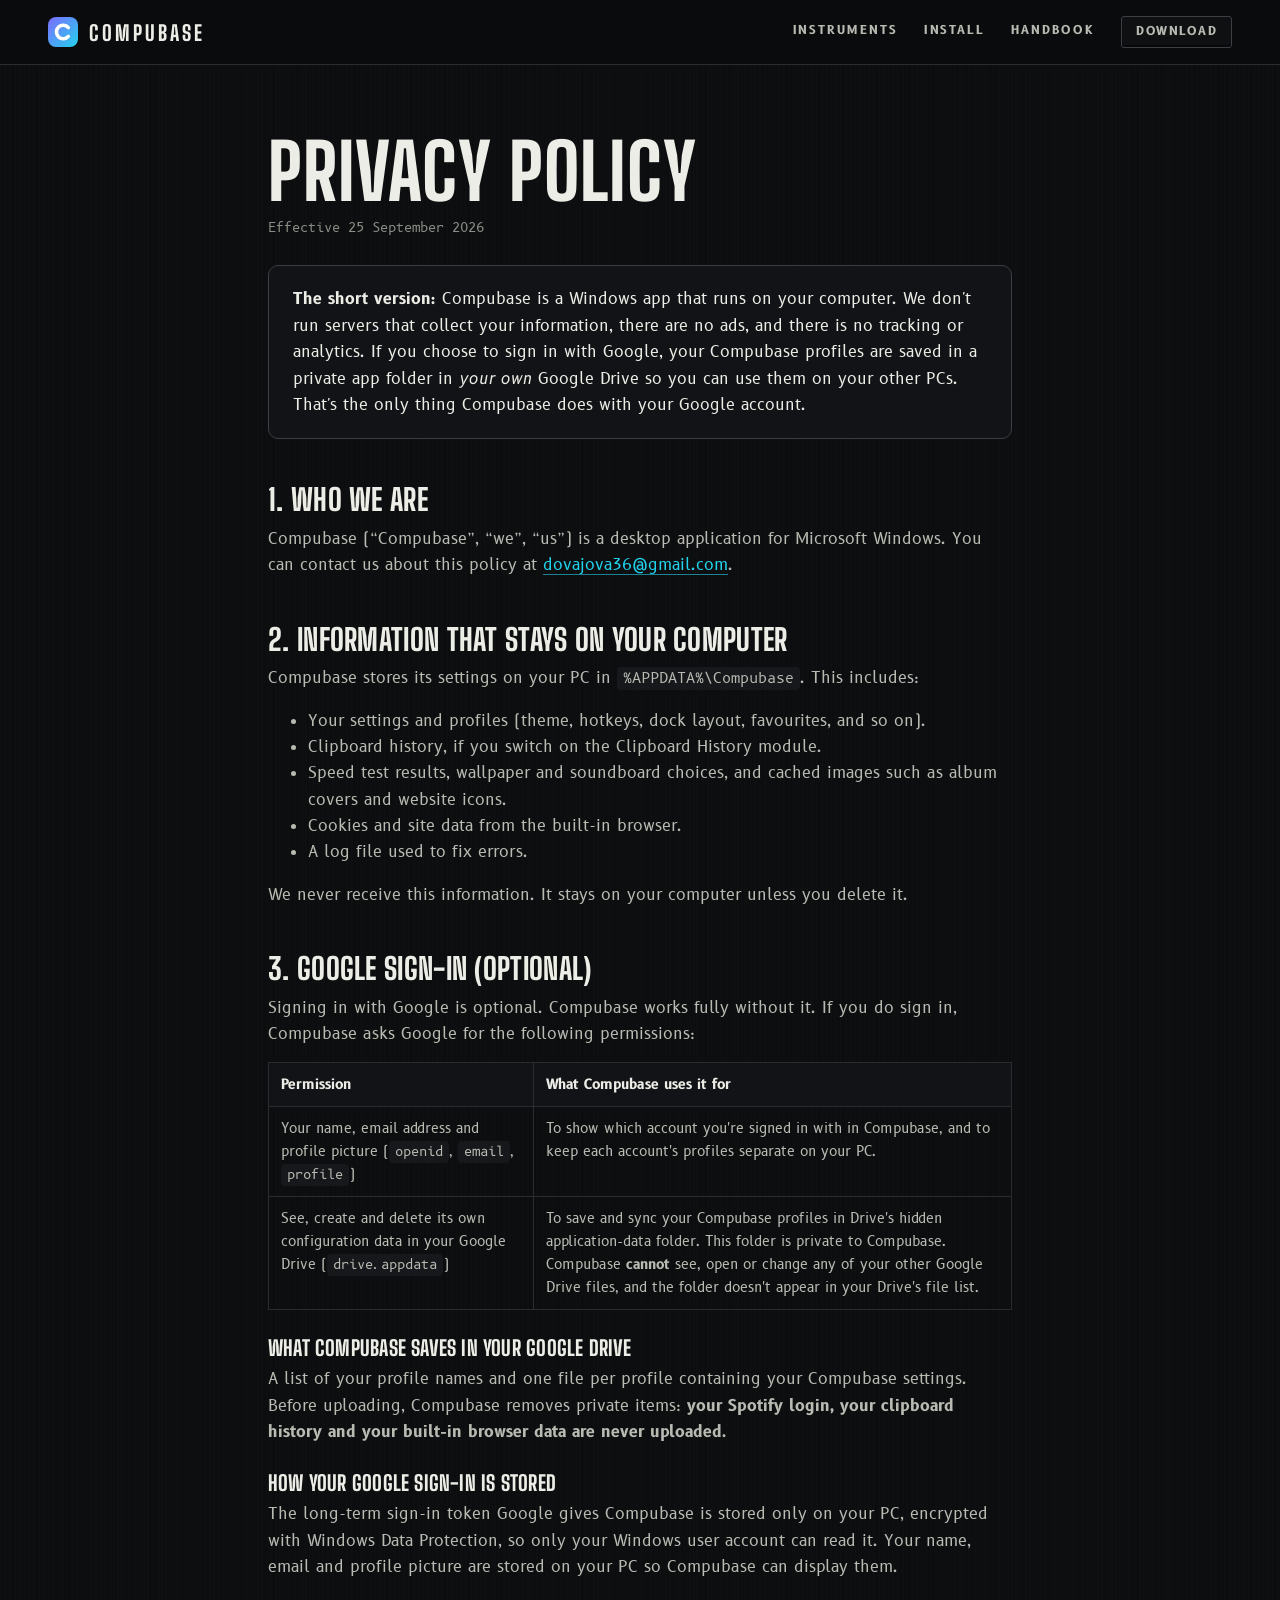
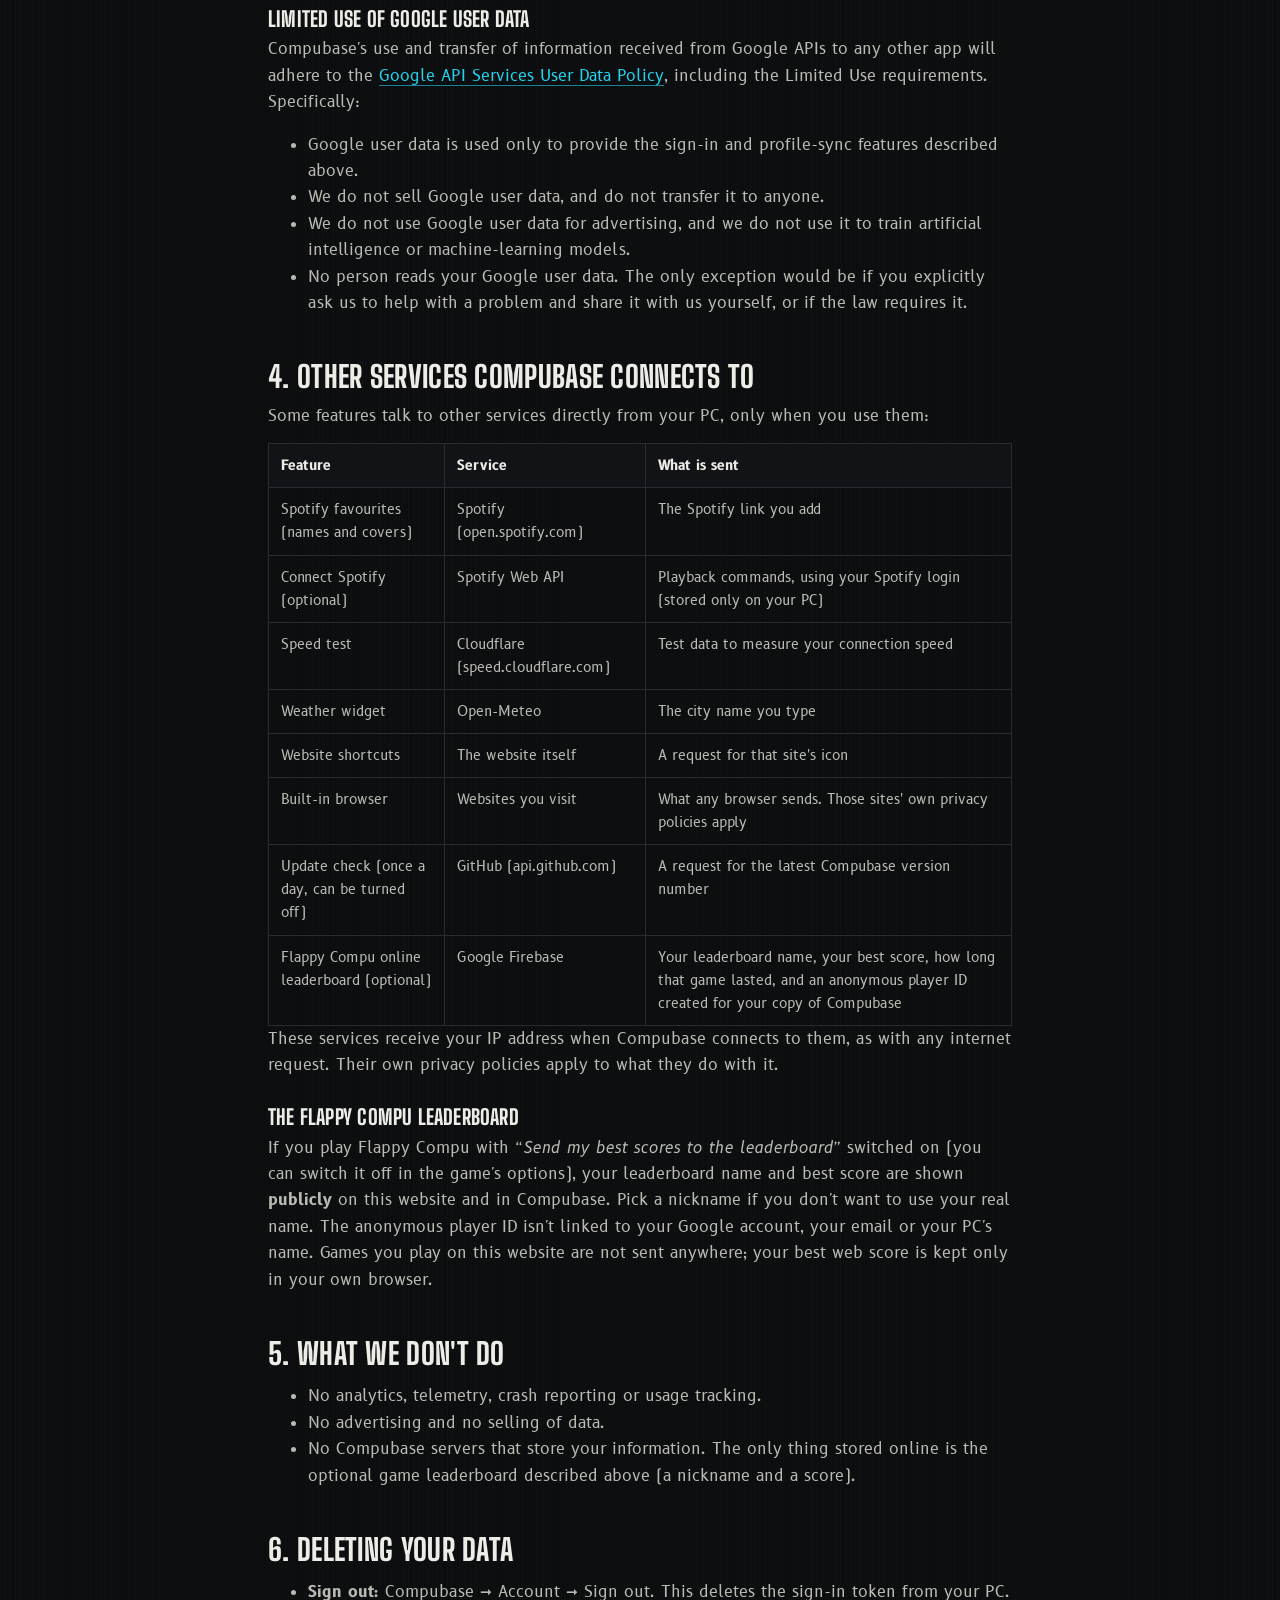
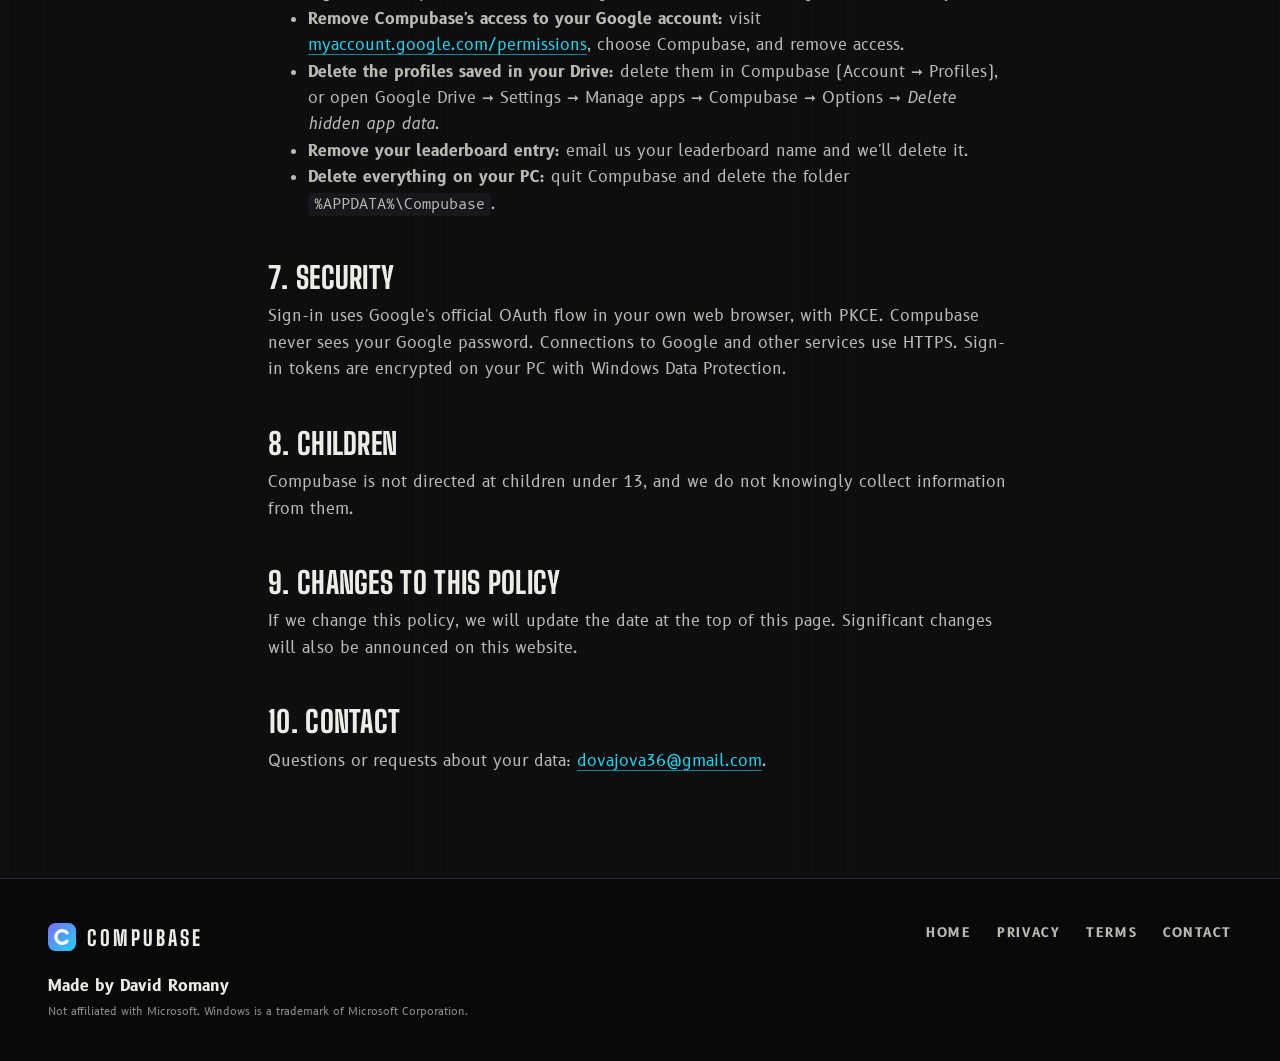
==== commit cf3dda3a: "Add files via upload" ====
--- a/docs/privacy.html
+++ b/docs/privacy.html
@@ -5,20 +5,22 @@
   <meta name="viewport" content="width=device-width, initial-scale=1">
   <title>Privacy Policy · Compubase</title>
   <meta name="description" content="How Compubase handles your data: what stays on your PC, what goes to your own Google Drive, and how to delete it.">
-  <meta name="theme-color" content="#f5f3ee">
+  <meta name="theme-color" content="#0b0c0e">
   <link rel="icon" href="assets/logo.svg" type="image/svg+xml">
-  <link href="https://fonts.googleapis.com/css2?family=Inter:wght@400;500;600;700;800&family=Space+Grotesk:wght@500;600;700&display=swap" rel="stylesheet">
+  <link href="https://fonts.googleapis.com/css2?family=B612:wght@400;700&family=B612+Mono:wght@400;700&family=Big+Shoulders+Display:wght@600;700;800&display=swap" rel="stylesheet">
   <link rel="stylesheet" href="style.css">
 </head>
 <body>
 
-<header class="site">
-  <div class="wrap">
-    <a class="brand" href="index.html"><img src="assets/logo.svg" alt="">Compubase</a>
-    <nav class="links">
-      <a href="index.html#features">Features</a>
-      <a class="btn primary small" href="index.html#get">Download</a>
+<header class="bar">
+  <div class="bar-in">
+    <a class="brand" href="index.html" aria-label="Compubase home"><img src="assets/logo.svg" alt="" width="30" height="30"><span>Compubase</span></a>
+    <nav class="nav" id="nav">
+      <a href="index.html#instruments">Instruments</a>
+      <a href="index.html#checklist">Install</a>
+      <a href="index.html#faq">Handbook</a>
     </nav>
+    <a class="placard small" href="index.html#checklist">Download</a>
   </div>
 </header>
 
@@ -140,20 +142,19 @@
   <p>Questions or requests about your data: <a href="mailto:dovajova36@gmail.com">dovajova36@gmail.com</a>.</p>
 </main>
 
-<footer class="site">
-  <div class="wrap">
+<footer class="foot">
+  <div class="wrap foot-in">
     <div>
-      <a class="brand" href="index.html"><img src="assets/logo.svg" alt="">Compubase</a>
-      <div class="credit">Made by <b>David Romany</b></div>
-      <span class="fine">Not affiliated with Microsoft. Windows is a trademark of Microsoft Corporation.</span>
+      <a class="brand" href="index.html"><img src="assets/logo.svg" alt="" width="28" height="28"><span>Compubase</span></a>
+      <p class="credit">Made by David Romany</p>
+      <p class="tiny">Not affiliated with Microsoft. Windows is a trademark of Microsoft Corporation.</p>
     </div>
-    <nav>
+    <nav class="foot-nav">
       <a href="index.html">Home</a>
       <a href="privacy.html">Privacy</a>
       <a href="terms.html">Terms</a>
       <a href="mailto:dovajova36@gmail.com">Contact</a>
     </nav>
-    <div class="bottom-line">© 2026 Compubase · Free for Windows 10 and 11</div>
   </div>
 </footer>
 </body>
--- a/docs/style.css
+++ b/docs/style.css
@@ -1,279 +1,372 @@
-/* Compubase website: light, bold, bento-style. */
+/* Compubase: a night instrument panel. Matte black anodised metal, machined bezels, luminous markings. */
 :root {
-  --paper: #f5f3ee;
-  --paper-2: #ecE9e1;
-  --card: #ffffff;
-  --ink: #111114;
-  --ink-2: #3b3b44;
-  --muted: #6d6d78;
-  --line: #e2ded4;
-  --accent: #7c6cff;
-  --accent-2: #22d3ee;
-  --night: #0e0f16;
-  --grad: linear-gradient(135deg, var(--accent), var(--accent-2));
-  --r: 28px;
-  --wrap: 1180px;
-  --display: "Space Grotesk", "Inter", "Segoe UI", system-ui, sans-serif;
+  --panel: #0c0d0f;
+  --panel-2: #121316;
+  --plate: #17181b;
+  --edge: #2a2c31;
+  --edge-hi: #3b3e45;
+  --ink: #ecede6;
+  --ink-2: #b9bbb3;
+  --muted: #8b8e86;
+  --accent: #7c6cff;           /* theme colour 1 (set by the Panel lighting knob) */
+  --accent-2: #22d3ee;         /* theme colour 2: the luminous markings */
+  --amber: #ffb000;
+  --red: #ff4d3d;
+  --green: #7cff9a;
+  --display: "Big Shoulders Display", "Bahnschrift", sans-serif;
+  --text: "B612", "Segoe UI", sans-serif;
+  --mono: "B612 Mono", "Consolas", monospace;
+  --wrap: 1240px;
+  --ease: cubic-bezier(.16, 1, .3, 1);
 }
 * { box-sizing: border-box; }
-html { scroll-behavior: smooth; scroll-padding-top: 90px; }
+html { scroll-behavior: smooth; scroll-padding-top: 84px; background: var(--panel); }
 body {
-  margin: 0; background: var(--paper); color: var(--ink); line-height: 1.6; overflow-x: hidden;
-  font-family: "Inter", "Segoe UI Variable Text", "Segoe UI", system-ui, sans-serif; -webkit-font-smoothing: antialiased;
-}
+  margin: 0; color: var(--ink); font: 400 16px/1.65 var(--text); overflow-x: hidden;
+  background:
+    repeating-linear-gradient(90deg, rgba(255,255,255,.012) 0 1px, transparent 1px 3px),
+    radial-gradient(1200px 700px at 70% -10%, color-mix(in srgb, var(--accent) 9%, transparent), transparent 60%),
+    var(--panel);
+  -webkit-font-smoothing: antialiased;
+}
+::selection { background: color-mix(in srgb, var(--accent-2) 35%, transparent); color: #fff; }
+* { caret-color: var(--accent-2); scrollbar-color: var(--edge-hi) var(--panel); }
+::-webkit-scrollbar { width: 12px; }
+::-webkit-scrollbar-track { background: var(--panel); }
+::-webkit-scrollbar-thumb { background: var(--edge); border: 3px solid var(--panel); border-radius: 6px; }
+::-webkit-scrollbar-thumb:hover { background: var(--edge-hi); }
+:focus-visible { outline: 2px solid var(--accent-2); outline-offset: 3px; border-radius: 4px; }
 img { max-width: 100%; display: block; }
-a { color: var(--ink); text-decoration: underline; text-decoration-color: color-mix(in srgb, var(--accent) 60%, transparent); text-underline-offset: 3px; }
-a:hover { text-decoration-color: var(--accent); }
-h1, h2, h3 { font-family: var(--display); line-height: 1.05; letter-spacing: -0.035em; margin: 0 0 14px; font-weight: 700; }
-p { margin: 0 0 16px; }
-code { background: var(--paper-2); padding: 2px 7px; border-radius: 6px; font-size: .92em; }
-.wrap { max-width: var(--wrap); margin: 0 auto; padding: 0 24px; }
-.center { text-align: center; }
-.muted { color: var(--muted); }
-.hl { background: linear-gradient(transparent 58%, color-mix(in srgb, var(--accent) 30%, transparent) 58%); padding: 0 .08em; }
-.grad-text { background: var(--grad); -webkit-background-clip: text; background-clip: text; color: transparent; }
-
-/* ---------- buttons ---------- */
-.btn {
-  display: inline-flex; align-items: center; justify-content: center; gap: 10px; padding: 14px 24px; border-radius: 999px;
-  font-weight: 650; font-size: 15px; text-decoration: none; cursor: pointer; border: 2px solid var(--ink);
-  background: transparent; color: var(--ink); transition: transform .15s ease, box-shadow .2s ease, background .2s ease;
-}
-.btn:hover { transform: translateY(-2px); box-shadow: 4px 6px 0 var(--ink); }
-.btn.primary { background: var(--ink); color: #fff; }
-.btn.primary:hover { box-shadow: 4px 6px 0 var(--accent); }
-.btn.big { padding: 17px 30px; font-size: 17px; }
-.btn.small { padding: 9px 17px; font-size: 14px; border-width: 1.5px; }
-.btn.light { border-color: #fff; color: #fff; }
-.btn.light.primary { background: #fff; color: var(--ink); }
-.btn svg { width: 18px; height: 18px; flex: none; }
-
-/* ---------- header: a floating pill ---------- */
-header.site { position: sticky; top: 14px; z-index: 50; padding: 0 16px; }
-header.site .wrap {
-  display: flex; align-items: center; justify-content: space-between; height: 62px; max-width: 980px;
-  background: color-mix(in srgb, #fff 82%, transparent); backdrop-filter: blur(14px) saturate(150%);
-  border: 1px solid var(--line); border-radius: 999px; padding: 0 10px 0 20px; box-shadow: 0 10px 30px rgba(20, 18, 10, .06);
-}
-.brand { display: flex; align-items: center; gap: 10px; color: var(--ink); font-family: var(--display); font-weight: 700; font-size: 20px; text-decoration: none; letter-spacing: -0.02em; }
-.brand img { width: 30px; height: 30px; }
-.links { display: flex; align-items: center; gap: 24px; }
-.links a { color: var(--ink-2); font-weight: 550; font-size: 15px; text-decoration: none; }
-.links a:hover { color: var(--ink); }
-.links a.btn { color: #fff; }
-#menu-toggle { display: none; background: none; border: 0; font-size: 24px; cursor: pointer; color: var(--ink); padding: 8px 12px; }
-
-/* ---------- hero ---------- */
-.hero { padding: 76px 0 40px; text-align: center; position: relative; }
-.badge {
-  display: inline-flex; align-items: center; gap: 10px; padding: 7px 8px 7px 16px; border-radius: 999px; background: #fff;
-  border: 1px solid var(--line); font-size: 14px; font-weight: 600; margin-bottom: 26px; color: var(--ink-2);
-}
-.badge b { background: var(--ink); color: #fff; padding: 3px 10px; border-radius: 999px; font-size: 12px; }
-.hero h1 { font-size: clamp(48px, 8.4vw, 112px); max-width: 1000px; margin: 0 auto 20px; }
-.hero .lead { font-size: clamp(17px, 2vw, 21px); color: var(--ink-2); max-width: 700px; margin: 0 auto 32px; }
-.hero .cta { display: flex; gap: 12px; justify-content: center; flex-wrap: wrap; }
-.meta { display: flex; gap: 8px 22px; justify-content: center; flex-wrap: wrap; margin-top: 22px; color: var(--muted); font-size: 14px; }
-.meta span::before { content: "●"; color: var(--accent); margin-right: 8px; font-size: 9px; vertical-align: 2px; }
-
-.stage { position: relative; margin: 60px auto 0; max-width: 1080px; }
-.stage::before {
-  content: ""; position: absolute; inset: 8% -4% -6%; border-radius: 48px; z-index: -1;
-  background: var(--grad); filter: blur(60px); opacity: .35;
-}
-.screen { border-radius: 22px; overflow: hidden; border: 10px solid var(--night); background: var(--night); box-shadow: 0 40px 90px rgba(18, 14, 40, .28); }
-.sticker {
-  position: absolute; background: #fff; border: 2px solid var(--ink); border-radius: 18px; padding: 12px 16px; font-weight: 700;
-  font-size: 14px; box-shadow: 5px 6px 0 var(--ink); text-align: left; line-height: 1.3; animation: float 6s ease-in-out infinite;
-}
-.sticker small { display: block; font-weight: 500; color: var(--muted); font-size: 12px; }
-.sticker.s1 { left: -30px; top: 16%; transform: rotate(-4deg); }
-.sticker.s2 { right: -26px; top: 42%; transform: rotate(3deg); animation-delay: -2s; }
-.sticker.s3 { left: 12%; bottom: -26px; transform: rotate(2deg); animation-delay: -4s; }
-@keyframes float { 50% { translate: 0 -8px; } }
-
-/* ---------- marquee of modules ---------- */
-.marquee { overflow: hidden; border-block: 2px solid var(--ink); background: var(--ink); color: #fff; padding: 16px 0; margin-top: 90px; }
-.marquee .track { display: flex; gap: 40px; width: max-content; animation: scroll 38s linear infinite; }
-.marquee span { font-family: var(--display); font-size: 24px; font-weight: 600; white-space: nowrap; }
-.marquee span::after { content: "✦"; margin-left: 40px; color: var(--accent-2); }
-@keyframes scroll { to { transform: translateX(-50%); } }
+a { color: var(--ink); text-underline-offset: 4px; text-decoration-color: color-mix(in srgb, var(--accent-2) 60%, transparent); }
+h1, h2, h3 { font-family: var(--display); font-weight: 800; text-transform: uppercase; letter-spacing: .01em; line-height: .95; margin: 0; text-wrap: balance; }
+p { margin: 0 0 14px; }
+.ic { width: 18px; height: 18px; flex: none; }
+.wrap { max-width: var(--wrap); margin: 0 auto; padding: 0 28px; }
+
+/* ---------- placard switches: a dark square frame with a backlit legend ---------- */
+.placard {
+  display: inline-flex; align-items: center; gap: 12px; padding: 12px 18px; border-radius: 3px;
+  font: 700 13px/1 var(--text); letter-spacing: .12em; text-transform: uppercase; text-decoration: none; color: var(--ink-2);
+  background: #0f1012; border: 1px solid var(--edge-hi); box-shadow: inset 0 -2px 0 #07080a;
+  transition: color .2s var(--ease), border-color .2s var(--ease), background .2s var(--ease), transform .1s;
+}
+.placard:hover { color: var(--accent-2); border-color: color-mix(in srgb, var(--accent-2) 55%, var(--edge-hi)); }
+.placard:active { transform: translateY(1px); box-shadow: inset 0 2px 4px rgba(0,0,0,.8); background: #0b0c0e; }
+.placard .legend { display: flex; flex-direction: column; gap: 5px; text-align: left; }
+.placard .legend b { font: 800 22px/1 var(--display); letter-spacing: .08em; color: color-mix(in srgb, var(--accent-2) 55%, #fff); }
+.placard .legend small { font: 700 11px/1 var(--text); letter-spacing: .18em; color: color-mix(in srgb, var(--accent-2) 35%, var(--ink)); }
+.placard.lit { padding: 14px 22px 14px 18px; border: 1px solid var(--accent-2); background: color-mix(in srgb, var(--accent-2) 22%, #0d0e10); color: var(--accent-2); }
+.placard.lit .ic { width: 22px; height: 22px; color: var(--accent-2); }
+.placard.lit:hover { background: color-mix(in srgb, var(--accent-2) 32%, #0d0e10); }
+.placard.lit:hover .legend b { color: color-mix(in srgb, var(--accent-2) 70%, #fff); }
+.placard.small { padding: 9px 14px; font-size: 12px; }
+.placard.big .legend b { font-size: 26px; }
+.textlink { display: inline-flex; align-items: center; gap: 4px; font-weight: 700; letter-spacing: .06em; text-transform: uppercase; font-size: 13px; color: var(--ink-2); text-decoration: none; }
+.textlink:hover { color: var(--accent-2); }
+kbd { font: 700 12px var(--mono); padding: 2px 7px; border: 1px solid var(--edge-hi); border-bottom-width: 3px; border-radius: 5px; background: var(--plate); color: var(--ink); }
+
+/* ---------- top bar ---------- */
+.bar { position: sticky; top: 0; z-index: 40; background: rgba(10, 11, 13, .92); backdrop-filter: blur(8px); border-bottom: 1px solid var(--edge); }
+.bar-in { max-width: var(--wrap); margin: 0 auto; padding: 0 28px; height: 64px; display: flex; align-items: center; gap: 28px; }
+.brand { display: inline-flex; align-items: center; gap: 11px; text-decoration: none; font: 800 21px/1 var(--display); letter-spacing: .14em; text-transform: uppercase; color: var(--ink); }
+.nav { display: flex; gap: 26px; margin-left: auto; }
+.nav a { font-size: 12px; font-weight: 700; letter-spacing: .16em; text-transform: uppercase; color: var(--ink-2); text-decoration: none; padding: 6px 0; border-bottom: 2px solid transparent; }
+.nav a:hover { color: var(--ink); border-bottom-color: var(--accent-2); }
+.menu { display: none; width: 42px; height: 42px; background: none; border: 1px solid var(--edge-hi); border-radius: 6px; cursor: pointer; padding: 0 10px; }
+.menu span { display: block; height: 2px; background: var(--ink); margin: 6px 0; transition: transform .25s var(--ease); }
+
+/* ---------- the panel ---------- */
+.panel {
+  position: relative; max-width: 1400px; margin: 22px auto 0; padding: 0 22px;
+}
+.panel-in {
+  position: relative; border-radius: 14px; padding: 42px 44px 30px;
+  background:
+    linear-gradient(180deg, rgba(255,255,255,.035), transparent 30%),
+    repeating-linear-gradient(0deg, rgba(255,255,255,.012) 0 1px, transparent 1px 4px),
+    var(--panel-2);
+  border: 1px solid var(--edge);
+  box-shadow: inset 0 1px 0 rgba(255,255,255,.04), inset 0 -1px 0 rgba(0,0,0,.6);
+  display: grid; grid-template-columns: minmax(290px, 360px) 1fr 86px; grid-template-areas: "pitch six annun" "pitch switch switch" "facts facts facts" "note note note";
+  gap: 26px 34px; align-items: center;
+}
+.screw { position: absolute; z-index: 2; width: 11px; height: 11px; border-radius: 50%; background: #2a2c31; border: 1px solid #0a0a0c; }
+.screw::after { content: ""; position: absolute; left: 2px; right: 2px; top: 5px; height: 2px; background: #0a0a0c; transform: rotate(35deg); border-radius: 1px; }
+.s-tl { top: 12px; left: 34px; } .s-tr { top: 12px; right: 34px; } .s-bl { bottom: 12px; left: 34px; } .s-br { bottom: 12px; right: 34px; }
+
+.pitch { grid-area: pitch; align-self: start; padding-top: 18px; }
+.pitch h1 { font-size: clamp(52px, 5.1vw, 84px); color: var(--ink); }
+.lede { color: var(--ink-2); font-size: 17px; margin: 22px 0 28px; max-width: 34ch; }
+.actions { display: flex; align-items: center; gap: 22px; flex-wrap: wrap; }
+.fine-print { margin-top: 22px; font-size: 12px; letter-spacing: .14em; text-transform: uppercase; color: var(--muted); }
+
+.six { grid-area: six; display: grid; grid-template-columns: repeat(3, 1fr); gap: 18px 20px; }
+.gauge { margin: 0; text-align: center; }
+.bezel {
+  aspect-ratio: 1; border-radius: 16%; padding: 8%; position: relative; background-color: #131417; border: 1px solid var(--edge);
+  background-image:
+    radial-gradient(circle at 8.5% 8.5%, #2c2e34 0 2.3%, #0a0a0c 2.4% 2.9%, transparent 3%),
+    radial-gradient(circle at 91.5% 8.5%, #2c2e34 0 2.3%, #0a0a0c 2.4% 2.9%, transparent 3%),
+    radial-gradient(circle at 8.5% 91.5%, #2c2e34 0 2.3%, #0a0a0c 2.4% 2.9%, transparent 3%),
+    radial-gradient(circle at 91.5% 91.5%, #2c2e34 0 2.3%, #0a0a0c 2.4% 2.9%, transparent 3%);
+}
+.bezel svg { width: 100%; height: 100%; display: block; border-radius: 50%; background: #08090a; box-shadow: 0 0 0 2px #0a0a0c, 0 0 0 3px var(--edge-hi); overflow: visible; }
+.glare { fill: #fff; opacity: .045; pointer-events: none; }
+.gauge figcaption { margin-top: 10px; font: 700 12px/1.2 var(--text); letter-spacing: .2em; text-transform: uppercase; color: color-mix(in srgb, var(--accent-2) 55%, var(--ink-2)); display: flex; align-items: center; justify-content: center; gap: 10px; }
+.keys { display: inline-flex; gap: 4px; }
+.keys button { width: 24px; height: 22px; display: grid; place-items: center; color: var(--ink); background: var(--plate); border: 1px solid var(--edge-hi); border-bottom-width: 3px; border-radius: 4px; cursor: pointer; padding: 0; }
+.keys button:active { border-bottom-width: 1px; transform: translateY(2px); }
+
+/* svg dial parts (drawn by site.js) */
+.tick { stroke: var(--ink); }
+.tick.minor { stroke: var(--ink-2); opacity: .7; }
+.num { fill: var(--ink); font: 700 15px var(--text); }
+.face-label { fill: var(--muted); font: 700 8.5px var(--text); letter-spacing: .12em; text-transform: uppercase; }
+.face-value { fill: var(--accent-2); font: 700 12px var(--mono); }
+.needle { fill: var(--accent-2); filter: drop-shadow(0 0 2px color-mix(in srgb, var(--accent-2) 80%, transparent)); }
+.hub { fill: #2a2c31; stroke: #0a0a0b; }
+.band-amber { stroke: var(--amber); } .band-red { stroke: var(--red); } .band-glow { stroke: var(--accent-2); }
+.lumi { fill: var(--accent-2); }
+.hz-sky { fill: color-mix(in srgb, var(--accent) 38%, #0c1422); } .hz-ground { fill: #2b1d12; }
+.hz-line { stroke: var(--ink); }
+.hz-plane { stroke: var(--amber); fill: none; }
+.hz-text { font: 700 13px var(--mono); fill: var(--ink); letter-spacing: .1em; }
+.hd-label { font: 700 10px var(--text); fill: var(--ink); letter-spacing: .08em; cursor: pointer; }
+.hd-label:hover, .hd-label.on { fill: var(--accent-2); }
+
+/* annunciator lamps */
+.annun { grid-area: annun; align-self: stretch; display: flex; flex-direction: column; gap: 10px; justify-content: center; }
+.lamp {
+  display: grid; place-items: center; text-align: center; min-height: 48px; padding: 6px 4px; border-radius: 4px;
+  font: 700 11px/1.15 var(--text); letter-spacing: .06em; text-transform: uppercase; color: #85878c;
+  background: #101113; border: 1px solid #222428; box-shadow: inset 0 2px 5px rgba(0,0,0,.8);
+  transition: color .35s var(--ease), background .35s var(--ease), box-shadow .35s var(--ease);
+}
+.lamp.on.green { color: var(--green); background: color-mix(in srgb, var(--green) 9%, #0c0d0f); border-color: color-mix(in srgb, var(--green) 35%, #222428); }
+.lamp.on.amber { color: #1d1300; background: var(--amber); border-color: #7a5400; }
+.lamp.on.dim { color: var(--ink-2); background: #1d1f23; }
+
+/* guarded switch + readout */
+.switch-row { grid-area: switch; display: flex; align-items: center; justify-content: space-between; gap: 24px; flex-wrap: wrap; padding: 16px 20px; border-radius: 10px; background: #0e0f11; border: 1px solid var(--edge); box-shadow: inset 0 2px 8px rgba(0,0,0,.7); }
+.guard { display: flex; align-items: center; gap: 16px; background: none; border: 0; color: var(--ink); cursor: pointer; padding: 4px; text-align: left; position: relative; }
+.toggle { position: relative; width: 44px; height: 64px; border-radius: 4px; background: #0d0e10; border: 1px solid var(--edge-hi); }
+.lever { position: absolute; left: 50%; bottom: 50%; width: 12px; height: 30px; margin-left: -6px; border-radius: 6px 6px 3px 3px; background: #c9ccd1; border: 1px solid #5d6068; transform-origin: 50% 100%; transform: rotate(180deg); transition: transform .45s var(--ease); }
+.lever::after { content: ""; position: absolute; left: 50%; bottom: -5px; width: 14px; height: 14px; margin-left: -7px; border-radius: 50%; background: #3a3d43; border: 1px solid #0a0a0c; }
+.guard[aria-checked="true"] .lever { transform: rotate(0deg); }
+.guard-cover { position: absolute; left: 0; top: -6px; width: 52px; height: 42px; border-radius: 4px 4px 2px 2px; background: repeating-linear-gradient(135deg, #b8261b 0 7px, #d23a2c 7px 14px); border: 1px solid #5e140e; transform-origin: 50% 0; transform: perspective(200px) rotateX(0deg); transition: transform .5s var(--ease); z-index: 2; margin-left: -4px; }
+.guard:hover .guard-cover, .guard[aria-checked="true"] .guard-cover { transform: perspective(200px) rotateX(-72deg); }
+.guard-label { display: flex; flex-direction: column; gap: 3px; }
+.guard-label b { font: 800 24px/1 var(--display); letter-spacing: .06em; text-transform: uppercase; }
+.guard-label span { font-size: 13px; color: var(--ink-2); }
+.guard[aria-checked="true"] .guard-label span { color: var(--amber); }
+.readout { display: grid; grid-template-columns: auto auto; gap: 2px 14px; align-items: baseline; font-family: var(--mono); }
+.ro-k { font-size: 11px; letter-spacing: .12em; text-transform: uppercase; color: var(--muted); }
+.ro-v { font-size: 22px; font-weight: 700; color: var(--accent-2); text-align: right; font-variant-numeric: tabular-nums; }
+.ro-v.dim { color: var(--ink-2); }
+
+.facts { grid-area: facts; list-style: none; margin: 4px 0 0; padding: 0; display: grid; grid-template-columns: repeat(3, 1fr); gap: 14px; }
+.facts li { color: var(--ink-2); font-size: 13.5px; padding: 11px 14px; border: 1px solid var(--edge); border-radius: 3px; background: #0e0f11; }
+.facts b { display: block; font: 700 11px/1 var(--text); letter-spacing: .18em; text-transform: uppercase; color: var(--accent-2); margin-bottom: 7px; }
+.measure-note { grid-area: note; margin: 0; font-size: 12.5px; color: var(--muted); }
 
 /* ---------- sections ---------- */
-section { padding: 110px 0; }
-.head { max-width: 760px; margin-bottom: 48px; }
-.head.center { margin-left: auto; margin-right: auto; }
-.head h2 { font-size: clamp(36px, 5vw, 64px); }
-.head p { font-size: 19px; color: var(--ink-2); }
-.kicker { display: inline-block; font-weight: 700; font-size: 13px; letter-spacing: .14em; text-transform: uppercase; color: var(--muted); margin-bottom: 16px; }
-.kicker::before { content: ""; display: inline-block; width: 22px; height: 2px; background: var(--accent); margin-right: 10px; vertical-align: 4px; }
-
-.reveal { opacity: 0; transform: translateY(24px); transition: opacity .7s ease, transform .7s ease; }
-.reveal.in { opacity: 1; transform: none; }
-
-/* ---------- bento ---------- */
-.bento { display: grid; grid-template-columns: repeat(6, 1fr); grid-auto-rows: minmax(180px, auto); gap: 16px; }
-.tile {
-  background: var(--card); border: 1px solid var(--line); border-radius: var(--r); padding: 28px; position: relative; overflow: hidden;
-  display: flex; flex-direction: column;
-}
-.tile h3 { font-size: 26px; }
-.tile p { color: var(--ink-2); margin: 0; }
-.tile .emoji { font-size: 34px; margin-bottom: 14px; }
-.tile.w2 { grid-column: span 2; } .tile.w3 { grid-column: span 3; } .tile.w4 { grid-column: span 4; } .tile.h2 { grid-row: span 2; }
-.tile.dark { background: var(--night); color: #fff; border-color: var(--night); }
-.tile.dark p { color: #b7b9c9; }
-.tile.tint { background: color-mix(in srgb, var(--accent) 14%, #fff); border-color: color-mix(in srgb, var(--accent) 25%, var(--line)); }
-.tile.tint2 { background: color-mix(in srgb, var(--accent-2) 16%, #fff); border-color: color-mix(in srgb, var(--accent-2) 30%, var(--line)); }
-.tile.grad { background: var(--grad); color: #fff; border: 0; }
-.tile.grad p { color: rgba(255, 255, 255, .88); }
-.tile .shot { margin-top: auto; padding-top: 22px; }
-.tile .shot img { border-radius: 14px; border: 6px solid var(--night); box-shadow: 0 20px 40px rgba(0,0,0,.18); }
-.tile .big-num { font-family: var(--display); font-size: 84px; font-weight: 700; line-height: 1; letter-spacing: -0.05em; }
-.tile .big-num small { font-size: 30px; margin-left: 4px; }
-.keys { display: flex; gap: 8px; flex-wrap: wrap; margin-top: auto; padding-top: 18px; }
-.kbd {
-  display: inline-block; padding: 4px 11px; border-radius: 9px; border: 1.5px solid currentColor; border-bottom-width: 4px;
-  font-size: 14px; font-weight: 700; font-family: var(--display); background: rgba(255,255,255,.08);
-}
-
-/* ---------- split rows ---------- */
-.split { display: grid; grid-template-columns: 1fr 1fr; gap: 70px; align-items: center; }
-.split + .split { margin-top: 110px; }
-.split.flip > :first-child { order: 2; }
-.split h3 { font-size: clamp(32px, 3.8vw, 48px); }
-.split p { font-size: 18px; color: var(--ink-2); }
-.list { list-style: none; padding: 0; margin: 22px 0 0; display: grid; gap: 14px; }
-.list li { display: flex; gap: 14px; align-items: flex-start; font-size: 16.5px; }
-.list li::before { content: "→"; font-weight: 800; color: var(--accent); flex: none; }
-.frame { border-radius: 22px; overflow: hidden; border: 8px solid var(--night); background: var(--night); box-shadow: 12px 14px 0 color-mix(in srgb, var(--accent) 40%, transparent); }
-
-/* ---------- theme strip ---------- */
-.themes { background: var(--night); color: #fff; border-radius: 40px; padding: 70px 56px; display: grid; grid-template-columns: 1.1fr 1fr; gap: 50px; align-items: center; }
-.themes h2 { font-size: clamp(34px, 4.4vw, 56px); }
-.themes p { color: #b7b9c9; font-size: 18px; }
-#swatches { display: grid; grid-template-columns: repeat(4, 1fr); gap: 12px; margin-top: 26px; }
-.swatch { height: 62px; border-radius: 18px; border: 2px solid rgba(255,255,255,.12); cursor: pointer; transition: transform .15s ease; }
-.swatch:hover { transform: translateY(-3px) rotate(-2deg); }
-.swatch.on { border: 3px solid #fff; box-shadow: 0 0 0 5px color-mix(in srgb, var(--accent) 50%, transparent); }
-.chips { display: flex; flex-wrap: wrap; gap: 8px; margin-top: 24px; }
-.chips span { padding: 7px 13px; border-radius: 999px; border: 1px solid rgba(255,255,255,.18); font-size: 14px; color: #dfe0ea; }
-
-/* ---------- arcade ---------- */
-.arcade { display: grid; grid-template-columns: 420px 1fr; gap: 40px; align-items: start; }
-.cabinet { background: var(--night); border-radius: 32px; padding: 16px 16px 12px; box-shadow: 10px 12px 0 var(--ink); border: 2px solid var(--ink); }
-#flappy { width: 100%; aspect-ratio: 2 / 3; border-radius: 18px; display: block; cursor: pointer; outline: none; touch-action: none; }
-#flappy:focus-visible { box-shadow: 0 0 0 3px var(--accent-2); }
-.cabinet .hint { color: #9ea0b3; text-align: center; font-size: 13px; margin: 10px 0 0; }
-.cabinet .kbd { font-size: 12px; padding: 2px 8px; }
-.board-card { background: var(--card); border: 2px solid var(--ink); border-radius: 32px; padding: 30px; }
-.board-card h3 { font-size: 32px; display: flex; gap: 14px; align-items: center; flex-wrap: wrap; }
-.pill { font-family: "Inter", sans-serif; font-size: 12px; font-weight: 700; padding: 5px 12px; border-radius: 999px; background: var(--paper-2); color: var(--muted); letter-spacing: 0; }
-.pill.live { background: #d9f7e8; color: #0b8a50; }
-.pill.live::before { content: ""; display: inline-block; width: 7px; height: 7px; border-radius: 50%; background: #10b981; margin-right: 6px; animation: blink 1.4s infinite; }
-@keyframes blink { 50% { opacity: .25; } }
-#board { list-style: none; margin: 20px 0; padding: 0; display: grid; gap: 8px; }
-#board li { display: grid; grid-template-columns: 44px 1fr auto; align-items: center; padding: 12px 16px; border-radius: 16px; background: var(--paper); font-weight: 600; }
-#board li:first-child { background: color-mix(in srgb, var(--accent) 18%, #fff); }
-#board li.empty { display: block; color: var(--muted); font-weight: 500; text-align: center; padding: 28px 18px; line-height: 1.7; }
-#board .pos { font-size: 20px; text-align: center; }
-#board .rank { color: var(--muted); font-size: 15px; }
-#board .score { font-family: var(--display); font-size: 20px; font-weight: 700; }
-.your-best { display: flex; justify-content: space-between; align-items: center; padding: 16px 20px; border-radius: 16px; border: 2px dashed var(--line); color: var(--muted); margin-bottom: 18px; }
-.your-best b { font-family: var(--display); color: var(--ink); font-size: 26px; }
-
-/* ---------- vs table ---------- */
-.vs { display: grid; grid-template-columns: 1fr 1fr; gap: 16px; }
-.vs .col { border-radius: var(--r); padding: 30px; border: 1px solid var(--line); background: var(--card); }
-.vs .col.us { background: var(--night); color: #fff; border-color: var(--night); }
-.vs h3 { font-size: 26px; display: flex; align-items: center; gap: 10px; }
-.vs h3 img { width: 30px; height: 30px; }
-.vs ul { list-style: none; margin: 16px 0 0; padding: 0; display: grid; gap: 12px; }
-.vs li { display: flex; gap: 12px; font-size: 16px; }
-.vs .col:not(.us) li::before { content: "✕"; color: #b9b5aa; font-weight: 800; }
-.vs .col.us li::before { content: "✓"; color: var(--accent-2); font-weight: 800; }
-.vs .col:not(.us) li { color: var(--muted); }
-
-/* ---------- download ---------- */
-.get { background: var(--grad); border-radius: 44px; padding: 80px 40px; color: #fff; text-align: center; position: relative; overflow: hidden; }
-.get h2 { font-size: clamp(40px, 6vw, 84px); }
-.get p { font-size: 19px; color: rgba(255,255,255,.9); max-width: 620px; margin: 0 auto 30px; }
-.get .req { display: flex; gap: 10px; justify-content: center; flex-wrap: wrap; margin-top: 26px; }
-.get .req span { padding: 7px 14px; border-radius: 999px; background: rgba(255,255,255,.18); font-size: 14px; font-weight: 600; }
-#thanks { display: none; margin-top: 18px; font-weight: 700; }
-#thanks.show { display: block; }
-.steps { list-style: none; counter-reset: s; padding: 0; margin: 40px 0 0; display: grid; grid-template-columns: repeat(3, 1fr); gap: 16px; }
-.steps li { counter-increment: s; background: var(--card); border: 1px solid var(--line); border-radius: var(--r); padding: 28px; }
-.steps li::before { content: counter(s, decimal-leading-zero); font-family: var(--display); font-weight: 700; font-size: 42px; color: var(--accent); display: block; line-height: 1; margin-bottom: 14px; }
-.steps h3 { font-size: 22px; margin-bottom: 6px; }
-.steps p { color: var(--ink-2); margin: 0; }
-
-/* ---------- faq ---------- */
-.faq { display: grid; grid-template-columns: 1fr 1fr; gap: 12px; }
-details { background: var(--card); border: 1px solid var(--line); border-radius: 20px; padding: 20px 24px; align-self: start; }
-details[open] { border-color: var(--ink); }
-summary { cursor: pointer; font-weight: 700; list-style: none; display: flex; justify-content: space-between; gap: 18px; font-size: 16.5px; }
-summary::-webkit-details-marker { display: none; }
-summary::after { content: "+"; font-family: var(--display); font-size: 24px; line-height: 1; transition: transform .2s ease; }
-details[open] summary::after { transform: rotate(45deg); }
-details p { color: var(--ink-2); margin: 12px 0 0; }
-
-/* ---------- footer ---------- */
-footer.site { background: var(--night); color: #c9cad6; margin-top: 20px; padding: 60px 0 36px; }
-footer.site .wrap { display: grid; grid-template-columns: 1.4fr 1fr; gap: 30px; align-items: start; }
-footer.site .brand { color: #fff; font-size: 24px; }
-footer.site nav { display: flex; gap: 22px; flex-wrap: wrap; justify-content: flex-end; }
-footer.site a { color: #c9cad6; text-decoration: none; }
-footer.site a:hover { color: #fff; }
-.credit { margin-top: 14px; font-size: 15px; color: #fff; }
-.credit b { font-family: var(--display); }
-.fine { display: block; margin-top: 4px; font-size: 11px; color: #7d7f92; }
-.bottom-line { grid-column: 1 / -1; border-top: 1px solid rgba(255,255,255,.1); padding-top: 22px; font-size: 13px; color: #7d7f92; }
-.big-word { font-family: var(--display); font-weight: 700; font-size: clamp(60px, 15vw, 210px); letter-spacing: -0.06em; line-height: 1; padding-bottom: 10px;
-  color: transparent; -webkit-text-stroke: 1.5px rgba(255,255,255,.14); margin-top: 26px; grid-column: 1 / -1; user-select: none; }
-
-/* ---------- legal pages ---------- */
-main.legal { max-width: 820px; margin: 0 auto; padding: 70px 24px 40px; }
-main.legal h1 { font-size: clamp(40px, 6vw, 64px); }
-main.legal h2 { font-size: 26px; margin-top: 44px; }
-main.legal h3 { font-size: 19px; margin-top: 26px; }
-main.legal p, main.legal li { color: var(--ink-2); }
-main.legal .updated { color: var(--muted); }
-main.legal .summary { background: var(--card); border: 2px solid var(--ink); border-radius: 22px; padding: 22px 26px; margin: 28px 0; box-shadow: 6px 7px 0 var(--accent); }
+.sec { padding: 120px 0; }
+.sec.dark { background: #08090a; border-block: 1px solid var(--edge); }
+.sec-head { max-width: 760px; margin-bottom: 44px; }
+.sec-head h2, .lighting h2, .log h2 { font-size: clamp(40px, 5vw, 72px); margin-bottom: 18px; }
+.sec-head p, .lighting p, .log > p { color: var(--ink-2); font-size: 17px; max-width: 62ch; }
+
+/* instrument list: circuit-breaker rows */
+.breakers { display: grid; grid-template-columns: repeat(2, 1fr); gap: 20px; }
+.bank { border: 1px solid var(--edge); border-radius: 10px; background: var(--panel-2); overflow: hidden; }
+.bank-head { display: flex; justify-content: space-between; align-items: center; padding: 12px 18px; background: #0d0e10; border-bottom: 1px solid var(--edge); font: 800 20px/1 var(--display); letter-spacing: .12em; text-transform: uppercase; color: var(--accent-2); }
+.bank-head span { font: 700 12px var(--mono); color: var(--muted); letter-spacing: .06em; }
+.brk { display: grid; grid-template-columns: 26px 1fr auto; gap: 14px; align-items: center; padding: 13px 18px; border-bottom: 1px solid #1d1f23; cursor: pointer; }
+.brk:last-child { border-bottom: 0; }
+.brk:hover { background: #15161a; }
+.brk input { position: absolute; opacity: 0; pointer-events: none; }
+.brk .sw { width: 22px; height: 30px; border-radius: 3px; background: #0a0a0b; border: 1px solid var(--edge-hi); position: relative; }
+.brk .sw::after { content: ""; position: absolute; left: 50%; bottom: 50%; width: 6px; height: 13px; margin-left: -3px; border-radius: 3px 3px 1px 1px; background: #6d7078; transform-origin: 50% 100%; transform: rotate(180deg); transition: transform .3s var(--ease), background .3s var(--ease); }
+.brk .sw::before { content: ""; position: absolute; left: 50%; top: 50%; width: 8px; height: 8px; margin: -4px 0 0 -4px; border-radius: 50%; background: #2a2c31; z-index: 1; }
+.brk input:checked + .sw::after { transform: rotate(0deg); background: #d6d8dc; }
+.brk input:checked + .sw { border-color: color-mix(in srgb, var(--accent-2) 60%, var(--edge-hi)); }
+.brk input:focus-visible + .sw { outline: 2px solid var(--accent-2); outline-offset: 2px; }
+.brk-name { font: 700 15px/1.25 var(--text); color: var(--ink); }
+.brk-desc { display: block; font-weight: 400; font-size: 13px; color: var(--muted); margin-top: 2px; }
+.brk-key { font: 700 11px var(--mono); color: var(--ink-2); white-space: nowrap; padding: 3px 7px; border: 1px solid var(--edge-hi); border-radius: 4px; }
+.brk-key.none { border-color: transparent; color: var(--muted); }
+
+/* MFD */
+.mfd-wrap .sec-head { margin-bottom: 36px; }
+.mfd { display: grid; grid-template-columns: 90px 1fr 90px; gap: 14px; padding: 18px; border-radius: 18px; background: #131417; border: 1px solid var(--edge-hi); }
+.softkeys { display: flex; flex-direction: column; justify-content: space-around; gap: 10px; }
+.sk { height: 50px; border-radius: 3px; font: 700 11px var(--text); letter-spacing: .14em; text-transform: uppercase; color: var(--ink-2); background: #1a1b1f; border: 1px solid #34363c; border-bottom-width: 3px; cursor: pointer; position: relative; }
+.sk:hover { color: var(--ink); }
+.sk:active { border-bottom-width: 1px; transform: translateY(2px); }
+.sk.on { color: var(--accent-2); }
+.sk.on::before { content: ""; position: absolute; top: 50%; width: 6px; height: 6px; margin-top: -3px; border-radius: 50%; background: var(--accent-2); box-shadow: 0 1px 3px rgba(0,0,0,.7); }
+.left .sk.on::before { right: -12px; } .right .sk.on::before { left: -12px; }
+.sk.blank { border-color: #25272b; background: #141518; cursor: default; }
+.mfd-screen { background: #000; border-radius: 8px; padding: 10px; border: 2px solid #050506; box-shadow: inset 0 0 30px rgba(0,0,0,.9); }
+.mfd-screen img { border-radius: 4px; width: 100%; height: auto; transition: opacity .25s var(--ease), filter .25s var(--ease); }
+.mfd-screen img.swap { opacity: 0; filter: blur(6px); }
+.mfd-cap { margin: 10px 4px 2px; font: 700 13px var(--text); color: var(--accent-2); }
+
+/* lighting knob */
+.lighting { display: grid; grid-template-columns: 1fr 420px; gap: 60px; align-items: center; }
+.theme-name { font-family: var(--mono); font-size: 14px; letter-spacing: .08em; text-transform: uppercase; color: var(--muted) !important; }
+.theme-name b { color: var(--accent-2); }
+.knob-plate { position: relative; width: 380px; height: 380px; margin: 0 auto; border-radius: 50%; background: #111214; border: 1px solid var(--edge); }
+.knob-plate::before { content: ""; position: absolute; inset: 58px; border-radius: 50%; border: 1px dashed color-mix(in srgb, var(--accent-2) 35%, var(--edge-hi)); }
+.detents { list-style: none; margin: 0; padding: 0; position: absolute; inset: 12px; }
+.detents li { position: absolute; left: 50%; top: 50%; width: 0; height: 0; }
+.detents button { position: absolute; transform: translate(-50%, -50%); background: none; border: 0; padding: 4px 6px; cursor: pointer; font: 700 11px/1.15 var(--text); letter-spacing: .06em; text-transform: uppercase; color: var(--muted); width: 88px; text-align: center; }
+.detents button i { display: block; width: 14px; height: 14px; border-radius: 50%; margin: 0 auto 5px; border: 2px solid rgba(255,255,255,.18); }
+.detents button:hover, .detents button.on { color: var(--ink); }
+.detents button.on i { border-color: #fff; box-shadow: 0 2px 6px rgba(0,0,0,.6); }
+.knob { position: absolute; left: 50%; top: 50%; width: 150px; height: 150px; margin: -75px 0 0 -75px; border-radius: 50%; cursor: grab; border: 1px solid var(--edge-hi);
+  background: repeating-conic-gradient(from 0deg, #1c1d21 0 5deg, #111214 5deg 10deg); transition: transform .35s var(--ease); }
+.knob::after { content: ""; position: absolute; inset: 20px; border-radius: 50%; background: #17181b; border: 1px solid var(--edge-hi); }
+.knob-mark { position: absolute; left: 50%; top: 10px; width: 5px; height: 30px; margin-left: -2.5px; border-radius: 3px; background: var(--accent-2); box-shadow: 0 1px 2px rgba(0,0,0,.8); z-index: 1; }
+.knob:active { cursor: grabbing; }
+.knob-hint { position: absolute; left: 0; right: 0; bottom: -40px; text-align: center; font-size: 12px; color: var(--muted); letter-spacing: .08em; }
+
+/* checklist */
+.checkcard { border-radius: 12px; background: #eceae0; color: #15161a; padding: 34px 38px; box-shadow: inset 0 0 0 6px #d9d6c9; display: grid; grid-template-columns: 1.3fr 1fr; gap: 40px; }
+.checklist { list-style: none; margin: 0; padding: 0; counter-reset: c; }
+.checklist li { counter-increment: c; border-bottom: 1px solid #cfccbf; }
+.checklist label { display: grid; grid-template-columns: 28px 26px auto 1fr auto; align-items: center; gap: 10px; padding: 15px 0; cursor: pointer; font-size: 15.5px; }
+.checklist label::before { content: counter(c) "."; font: 700 14px var(--mono); color: #6c6a60; }
+.checklist input { position: absolute; opacity: 0; }
+.checklist .box { width: 22px; height: 22px; border: 2px solid #15161a; border-radius: 4px; display: grid; place-items: center; }
+.checklist .box .ic { width: 16px; height: 16px; opacity: 0; transform: scale(.5); transition: opacity .2s, transform .3s var(--ease); }
+.checklist input:checked ~ .box { background: #15161a; color: #eceae0; }
+.checklist input:checked ~ .box .ic { opacity: 1; transform: none; }
+.checklist input:focus-visible ~ .box { outline: 2px solid #15161a; outline-offset: 3px; }
+.checklist .item { font-weight: 700; text-transform: uppercase; letter-spacing: .04em; font-size: 14px; }
+.checklist .lead { border-bottom: 2px dotted #9a978b; height: 1px; align-self: end; margin-bottom: 7px; }
+.checklist .act { font: 700 14px var(--text); }
+.checklist .act a { color: #15161a; text-decoration-color: #15161a; }
+.checklist input:checked ~ .item, .checklist input:checked ~ .act { opacity: .45; text-decoration: line-through; }
+.check-foot { display: flex; flex-direction: column; justify-content: center; gap: 18px; }
+.check-foot p { color: #3f3f3a; font-size: 14.5px; margin: 0; }
+.check-foot .placard.lit { align-self: flex-start; }
+.thanks { font-weight: 700; color: #15161a !important; }
+
+/* arcade */
+.arcade { display: grid; grid-template-columns: 420px 1fr; gap: 64px; align-items: center; }
+.nav-display { padding: 14px; border-radius: 12px; background: #131417; border: 1px solid var(--edge-hi); }
+#flappy { width: 100%; aspect-ratio: 2 / 3; border-radius: 10px; display: block; cursor: pointer; background: #000; outline: none; touch-action: none; }
+#flappy:focus-visible { box-shadow: 0 0 0 2px var(--accent-2); }
+.nd-foot { text-align: center; margin: 10px 0 0; font-size: 12px; color: var(--muted); letter-spacing: .06em; }
+.log-head { display: flex; justify-content: space-between; align-items: center; margin-top: 26px; padding-bottom: 10px; border-bottom: 1px solid var(--edge); font: 800 20px var(--display); letter-spacing: .1em; text-transform: uppercase; }
+.state { font: 700 11px var(--mono); letter-spacing: .1em; color: var(--muted); padding: 4px 8px; border: 1px solid var(--edge-hi); border-radius: 4px; }
+.state.live { color: var(--green); border-color: color-mix(in srgb, var(--green) 50%, transparent); }
+#board { list-style: none; margin: 0; padding: 0; font-family: var(--mono); }
+#board li { display: grid; grid-template-columns: 48px 1fr auto; padding: 11px 4px; border-bottom: 1px solid #1d1f23; font-size: 15px; }
+#board li.empty { display: block; color: var(--muted); font-family: var(--text); padding: 22px 4px; }
+#board .pos { color: var(--muted); } #board .score { color: var(--accent-2); font-weight: 700; }
+.best { display: flex; justify-content: space-between; align-items: baseline; margin-top: 18px; padding: 14px 16px; border: 1px dashed var(--edge-hi); border-radius: 8px; color: var(--ink-2); font-size: 14px; }
+.best b { font: 700 26px var(--mono); color: var(--accent-2); }
+
+/* handbook */
+.qrh { display: grid; grid-template-columns: 1fr 1fr; gap: 10px 20px; align-items: start; }
+.qrh details { border-bottom: 1px solid var(--edge); }
+.qrh summary { list-style: none; cursor: pointer; display: flex; justify-content: space-between; gap: 18px; align-items: center; padding: 18px 2px; font-weight: 700; font-size: 16px; }
+.qrh summary::-webkit-details-marker { display: none; }
+.qrh summary::after { content: ""; width: 12px; height: 12px; flex: none; border-right: 2px solid var(--accent-2); border-bottom: 2px solid var(--accent-2); transform: rotate(45deg) translate(-3px, -3px); transition: transform .3s var(--ease); }
+.qrh details[open] summary::after { transform: rotate(225deg); }
+.qrh details p { color: var(--ink-2); margin: 0 0 20px; max-width: 58ch; }
+
+/* footer */
+.foot { border-top: 1px solid var(--edge); padding: 44px 0 40px; background: #08090a; }
+.foot-in { display: flex; justify-content: space-between; align-items: flex-start; gap: 30px; flex-wrap: wrap; }
+.credit { margin: 14px 0 3px; font-weight: 700; color: var(--ink); }
+.tiny { margin: 0; font-size: 11px; color: var(--muted); }
+.foot-nav { display: flex; gap: 26px; flex-wrap: wrap; }
+.foot-nav a { color: var(--ink-2); text-decoration: none; font-size: 13px; letter-spacing: .12em; text-transform: uppercase; font-weight: 700; }
+.foot-nav a:hover { color: var(--accent-2); }
+
+/* legal pages */
+.legal { max-width: 800px; margin: 0 auto; padding: 70px 28px 90px; }
+.legal h1 { font-size: clamp(44px, 6vw, 80px); margin-bottom: 10px; }
+.legal h2 { font-size: 30px; margin: 46px 0 12px; }
+.legal h3 { font-size: 21px; margin: 28px 0 8px; }
+.legal p, .legal li { color: var(--ink-2); }
+.legal .updated { color: var(--muted); font-family: var(--mono); font-size: 13px; }
+.legal .summary { background: var(--panel-2); border: 1px solid var(--edge-hi); border-radius: 10px; padding: 20px 24px; margin: 26px 0; }
+.legal .summary p { color: var(--ink); margin: 0; }
+.legal a { color: var(--accent-2); }
+.legal code { font-family: var(--mono); font-size: .9em; background: var(--plate); padding: 2px 6px; border-radius: 4px; }
 .table-scroll { overflow-x: auto; }
-main.legal table { border-collapse: separate; border-spacing: 0; width: 100%; background: var(--card); border: 1px solid var(--line); border-radius: 16px; overflow: hidden; }
-main.legal th, main.legal td { border-bottom: 1px solid var(--line); padding: 12px 14px; text-align: left; font-size: 14.5px; vertical-align: top; }
-main.legal th { background: var(--paper-2); }
-
-/* ---------- small screens ---------- */
-@media (max-width: 980px) {
-  .bento { grid-template-columns: repeat(2, 1fr); }
-  .tile.w2, .tile.w3, .tile.w4 { grid-column: span 2; }
-  .tile.h2 { grid-row: auto; }
-  .split, .themes, .arcade, .vs, .faq { grid-template-columns: 1fr; gap: 36px; }
-  .split.flip > :first-child { order: 0; }
+.legal table { border-collapse: collapse; width: 100%; font-size: 14px; }
+.legal th, .legal td { border: 1px solid var(--edge); padding: 10px 12px; text-align: left; vertical-align: top; color: var(--ink-2); }
+.legal th { background: var(--panel-2); color: var(--ink); }
+
+/* ---------- power-on (the one authored moment) ---------- */
+.powering .gauge .bezel svg { filter: brightness(.25); }
+.gauge .bezel svg { transition: filter .9s var(--ease); }
+
+/* ---------- responsive ---------- */
+@media (max-width: 1180px) {
+  .panel-in { grid-template-columns: 1fr 74px; grid-template-areas: "pitch pitch" "six annun" "switch switch" "facts facts" "note note"; }
+  .pitch { padding-top: 0; }
+  .lede { max-width: 56ch; }
+}
+@media (max-width: 900px) {
+  .nav { display: none; position: absolute; top: 64px; left: 0; right: 0; flex-direction: column; gap: 0; background: #0a0b0d; border-bottom: 1px solid var(--edge); padding: 8px 28px 16px; }
+  .nav a { padding: 12px 0; font-size: 13px; }
+  body.menu-open .nav { display: flex; }
+  .menu { display: block; }
+  .bar-in .placard.small { margin-left: auto; }
+  .breakers, .qrh, .lighting, .arcade, .checkcard { grid-template-columns: 1fr; }
   .arcade { justify-items: center; }
-  .cabinet { width: min(420px, 100%); }
-  .board-card { width: 100%; }
-  .steps { grid-template-columns: 1fr; }
-  .sticker.s1 { left: 6px; } .sticker.s2 { right: 6px; }
-  .themes { padding: 50px 28px; }
-}
-@media (max-width: 720px) {
-  #menu-toggle { display: block; }
-  .links { display: none; position: absolute; top: 70px; left: 16px; right: 16px; flex-direction: column; align-items: stretch; gap: 2px;
-    background: #fff; border: 1px solid var(--line); border-radius: 24px; padding: 12px; box-shadow: 0 20px 40px rgba(0,0,0,.1); }
-  body.menu-open .links { display: flex; }
-  .links a { padding: 12px 14px; }
-  .bento { grid-template-columns: 1fr; }
-  .tile.w2, .tile.w3, .tile.w4 { grid-column: auto; }
-  section { padding: 80px 0; }
-  .sticker { display: none; }
-  footer.site .wrap { grid-template-columns: 1fr; }
-  footer.site nav { justify-content: flex-start; }
-  .get { padding: 60px 22px; border-radius: 32px; }
+  .nav-display { width: min(420px, 100%); }
+  .knob-plate { width: 320px; height: 320px; }
+  .mfd { grid-template-columns: 1fr; }
+  .softkeys { flex-direction: row; order: 2; }
+  .softkeys.right { order: 3; }
+  .sk { flex: 1; height: 44px; font-size: 11px; letter-spacing: .02em; }
+  .sk.on::before, .sk.blank { display: none; }
+}
+@media (max-width: 640px) {
+  .panel { padding: 0 10px; margin-top: 10px; }
+  .panel-in { padding: 30px 18px 22px; grid-template-columns: 1fr; grid-template-areas: "pitch" "six" "annun" "switch" "facts" "note"; }
+  .six { grid-template-columns: repeat(2, 1fr); gap: 14px; }
+  .gauge[data-gauge="clock"], .gauge[data-gauge="heading"] { display: none; }
+  .annun { flex-direction: row; flex-wrap: wrap; }
+  .lamp { flex: 1 1 30%; min-height: 40px; }
+  .facts { grid-template-columns: 1fr; gap: 16px; }
+  .sec { padding: 84px 0; }
+  .wrap { padding: 0 18px; }
+  .checkcard { padding: 24px 18px; }
+  .checklist label { grid-template-columns: 22px 24px 1fr; }
+  .checklist .lead { display: none; }
+  .checklist .act { grid-column: 3; font-size: 12.5px; }
+  .bar-in { gap: 12px; padding: 0 16px; }
+  .brand span { font-size: 18px; }
+  .knob-plate { width: 290px; height: 290px; }
+  .detents button { width: 72px; font-size: 11px; letter-spacing: 0; }
+  .switch-row { padding: 14px; }
+}
+@media (max-width: 520px) {
+  .bar-in .placard.small { display: none; }
+  .menu { margin-left: auto; }
+  .brand { letter-spacing: .08em; }
 }
 @media (prefers-reduced-motion: reduce) {
-  *, *::before, *::after { animation: none !important; transition: none !important; }
-  .reveal { opacity: 1; transform: none; }
-}
+  *, *::before, *::after { transition-duration: .01ms !important; animation: none !important; scroll-behavior: auto !important; }
+}
+
+/* ---------- later sections mount on panel regions ---------- */
+.region { position: relative; border-radius: 12px; background: var(--panel-2); border: 1px solid var(--edge); padding: 44px 44px 40px;
+  box-shadow: inset 0 1px 0 rgba(255,255,255,.035), inset 0 -1px 0 rgba(0,0,0,.6); }
+.region::before, .region::after { content: ""; position: absolute; top: 14px; width: 10px; height: 10px; border-radius: 50%; background: #2a2c31; border: 1px solid #0a0a0c; }
+.region::before { left: 16px; } .region::after { right: 16px; }
+.split-head { display: grid; grid-template-columns: minmax(280px, .9fr) 1.1fr; gap: 40px; align-items: end; margin-bottom: 34px; }
+.split-head h2 { font-size: clamp(38px, 4vw, 58px); margin: 0; }
+.split-head p { color: var(--ink-2); margin: 0; max-width: 60ch; }
+.sec.tight { padding: 70px 0; }
+.sec.loose { padding: 140px 0 110px; }
+.qrh-head h2 { font-size: clamp(30px, 3.2vw, 44px); }
+@media (max-width: 900px) { .split-head { grid-template-columns: 1fr; gap: 14px; } .region { padding: 40px 18px 24px; } }
